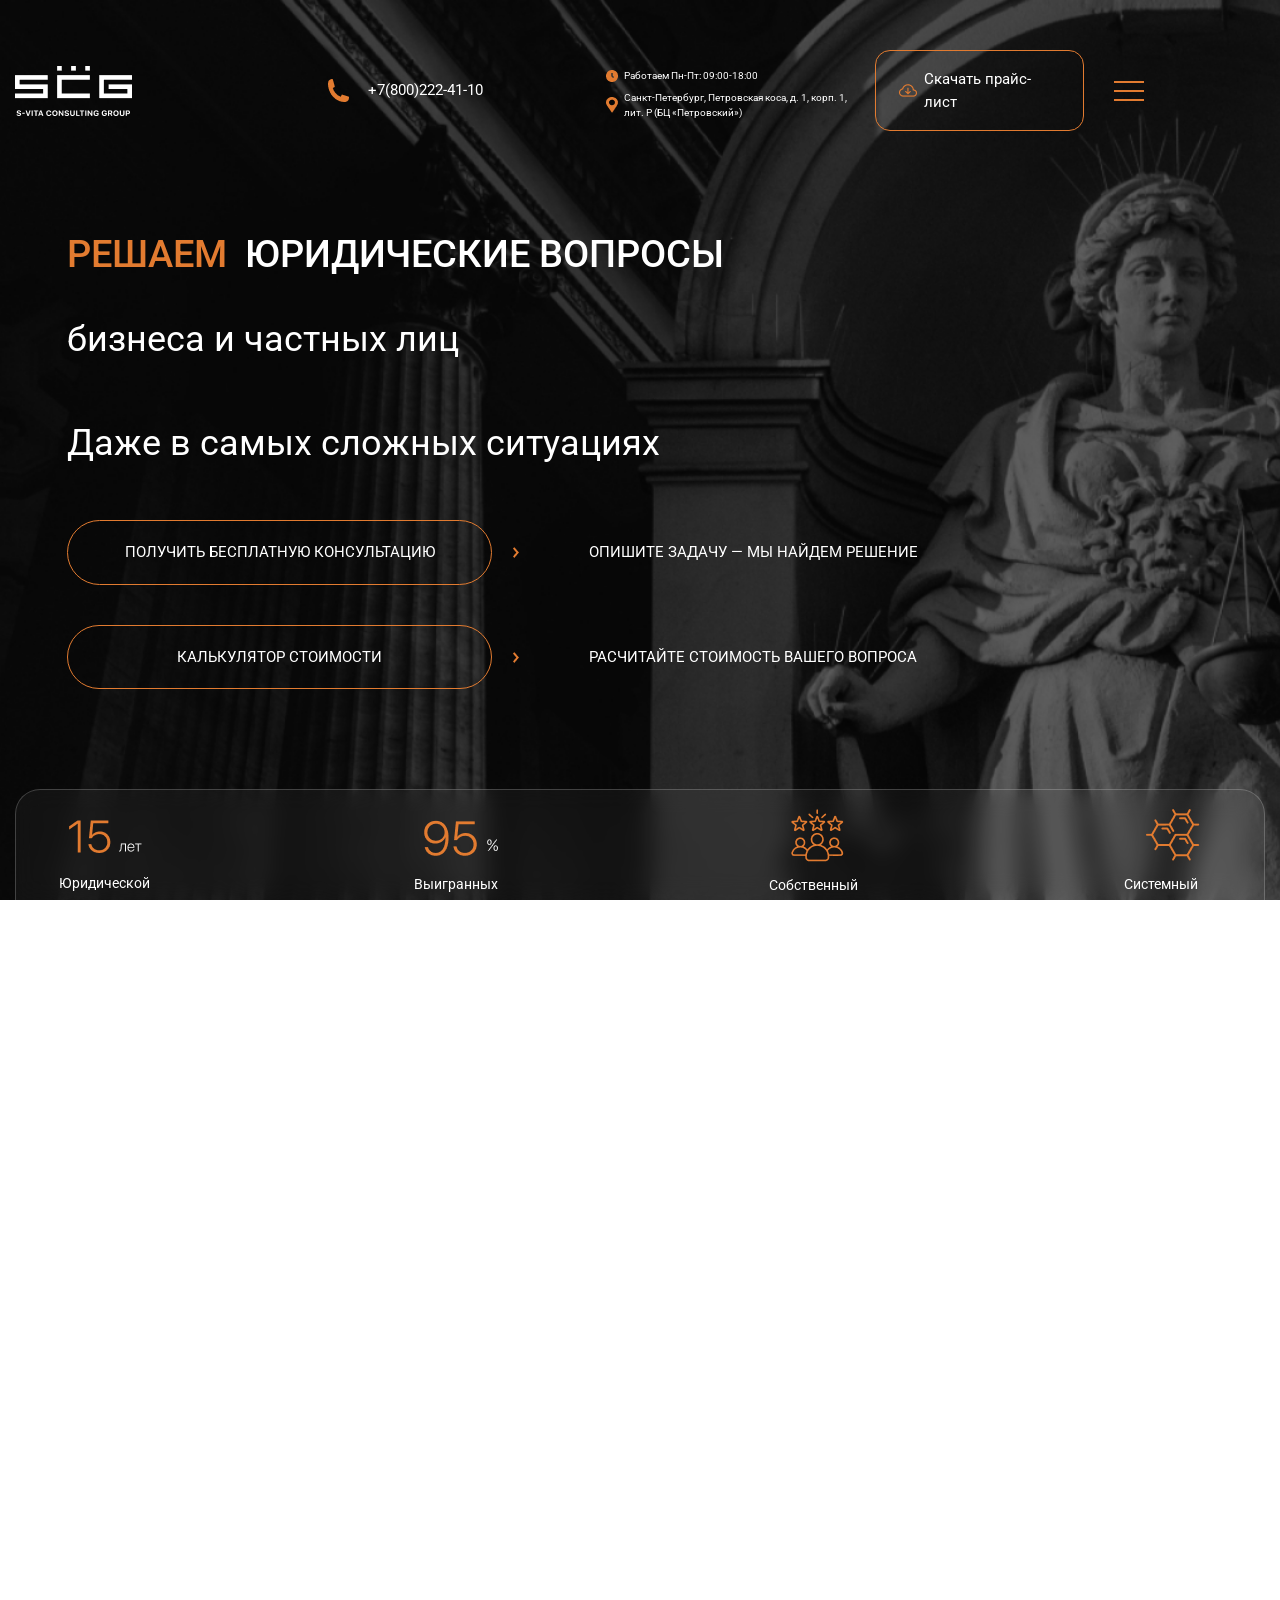
==== index.html @ 8cc3a064 "Added site files" ====
<!doctype html>
<html lang="en">
  <head>
    <title>Title</title>
    <!-- Required meta tags -->
    <meta charset="utf-8">
    <meta name="viewport" content="width=device-width, initial-scale=1, shrink-to-fit=no">
    
    <link rel="stylesheet" href="https://stackpath.bootstrapcdn.com/bootstrap/4.3.1/css/bootstrap.min.css" integrity="sha384-ggOyR0iXCbMQv3Xipma34MD+dH/1fQ784/j6cY/iJTQUOhcWr7x9JvoRxT2MZw1T" crossorigin="anonymous">
    <link rel="stylesheet" href="styles/style.css">
    <link href="https://fonts.googleapis.com/css2?family=Montserrat:wght@400;500&family=Roboto:wght@300;400;500&display=swap" rel="stylesheet">

    <!-- Bootstrap CSS -->
    
    </head>
  <body>









    
        <header class="header-bg">
            <div class="header">
                <div class="container">
                    <div class=" col-lg-12">
                        <div class="nav">
                            <div class="col-sm-4 col-md-2  col-lg-3  p-0">
                                <div class="nav--logo">
                                    <img src="img/header/header-logo.png" alt="">
                                </div>
                            </div>
                            <div class="col-sm-3 col-md-2 col-lg-2 p-0">
                                <a href="#" class="nav--phone">
                                    <div class="col-sm-3 col-md-2 col-lg-2 p-0">
                                        <div class="nav--phone--img">
                                            <img src="img/header/call.png" alt="">
                                        </div>
                                    </div>
                                    <div class="col-sm-9 col-md-10 col-lg-10 p-0">
                                        <div class="nav--phone--text">
                                            +7(800)222-41-10
                                        </div>
                                    </div>
                                </a>
                            </div>
                            <div class="col-sm-3 col-md-3 col-lg-3  p-0">
                                <a href="#" class="nav--data">
                                    <div class="nav--data--img">
                                        <img src="img/header/watch.png" alt="">
                                    </div>
                                    <div class="nav--data--text">
                                        Работаем Пн-Пт: 09:00-18:00
                                    </div>
                                </a>
                                <a href="#" class="nav--data">
                                    <div class="nav--data--img">
                                        <img src="img/header/map.png" alt="">
                                    </div>
                                    <div class="nav--data--text">
                                        Санкт-Петербург, Петровская коса, д. 1,
                                        корп. 1, лит. Р (БЦ «Петровский»)
                                    </div>
                                </a>
                            </div>
                            <div class="col-sm-4 col-md-3 col-lg-2  p-0">
                                <a href="#" class="nav--download">
                                    <div class="nav--download--img">
                                        <img src="img/header/loading.png" alt="">
                                    </div>
                                    <div class="col-lg1-10 p-0">
                                        <div class="nav--download--text">
                                            Скачать прайс-лист
                                        </div>
                                    </div>
                                </a>
                            </div>
                            <div class="col-sm-1 col-md-1 col-lg-1  p-0">
                                <div class="nav--burger">
                                    <span></span>
                                </div>
                            </div>
                        </div>
                    </div>
                    <div class="col-md-12 col-lg-12">
                        <div class="info">
                            <div class="col-lg-12  p-0">
                                <div class="info--text">
                                    <h1 class="info--text--title">
                                        <font color="#E27B30">РЕШАЕМ&nbsp;&nbsp;</font>ЮРИДИЧЕСКИЕ ВОПРОСЫ
                                    </h1>
                                    <div class="info--text--suptitle">
                                        бизнеса и частных лиц
                                    </div>
                                    <div class="info--text--suptitle">
                                        Даже в самых сложных ситуациях
                                    </div>
                                </div>
                            </div>
                            <div class="info--links">
                                <div class="col-md-12 col-lg-11 p-0">
                                    <div class="links--btns">
                                        <a href="#" class="links--btns--text">
                                            получить бесплатную консультацию
                                        </a>
                                        <a href="#" class="links--btns--img">
                                            <img src="img/header/arrow.png" alt="">
                                        </a>
                                        <div class="links--btns--description">
                                            Опишите задачу — мы найдем решение
                                        </div>
                                    </div>
                                </div>
                                <div class="col-md-12 col-lg-11 p-0">
                                    <div class="links--btns">
                                        <a href="#" class="links--btns--text">
                                            Калькулятор стоимости
                                        </a>
                                        <a href="#" class="links--btns--img">
                                            <img src="img/header/arrow.png" alt="">
                                        </a>
                                        <div class="links--btns--description">
                                            Расчитайте стоимость вашего вопроса
                                        </div>
                                    </div>
                                </div>
                            </div>
                        </div>
                    </div>
                    <div class="col-lg-12">
                        <div class="data">
                            <div class="col-lg-1 p-0">
                                <div class="data--text">
                                    <div class="data--text--img">
                                        <img src="img/header/header-png-1.png" alt="">
                                    </div>
                                    <div class="data--text--suptitle">
                                        Юридической
                                        экспертизы
                                    </div>
                                </div>
                            </div>
                            <div class="col-lg-1 p-0">
                                <div class="data--text">
                                    <div class="data--text--img">
                                        <img src="img/header/header-png-2.png" alt="">
                                    </div>
                                    <div class="data--text--suptitle">
                                        Выигранных дел
                                    </div>
                                </div>
                            </div>
                            <div class="col-lg-1 p-0">
                                <div class="data--text">
                                    <div class="data--text--img">
                                        <img src="img/header/header-img-3.png" alt="">
                                    </div>
                                    <div class="data--text--suptitle">
                                        Cобственный штат
                                        профильных юристов
                                    </div>
                                </div>
                            </div>
                            <div class="col-lg-1 p-0">
                                <div class="data--text">
                                    <div class="data--text--img">
                                        <img src="img/header/header-img-4.png" alt="">
                                    </div>
                                    <div class="data--text--suptitle">
                                        Cистемный подход к
                                        решению проблем
                                    </div>
                                </div>
                            </div>
                        </div>
                    </div>
                </div>
            </div>
        </header>


        <section class="services">
            <div class="container">
                <div class="col-sm-12 col-md-6 col-lg-3">
                    <div class="services--title">
                        Для<font color="#E27B30">бизнеса&nbsp;&nbsp;</font>
                    </div>
                </div>
                <div class="col-md-12 col-lg-12">
                    <div class="services--info--block">
                        <div class="col-md-6 col-lg-4 p-0">
                            <div class="services--info">
                                <div class="info--text">
                                    <div class="info--text--title">
                                        Банкротство
                                    </div>
                                    <div class="info--text--suptitle">
                                        Подготовка к процедуре и защита<br>ваших интересов в суде.
                                    </div>
                                </div>
                                <div class="info--btn">
                                    <a href="#" class="info--btn--1">
                                        <div class="info--btn--img">
                                            <img src="img/services/services-btn.png" alt="">
                                        </div>
                                        <div class="info--btn--text">
                                            Подробнее
                                        </div>
                                    </a>
                                    <a href="#" class="info--btn--2">
                                        Получить услугу
                                    </a>
                                </div>
                            </div>
                        </div>
                        <div class="col-md-6 col-lg-4 p-0">
                            <div class="services--info">
                                <div class="info--text">
                                    <div class="info--text--title">
                                        Взыскание задолженности
                                    </div>
                                    <div class="info--text--suptitle">
                                        Полное сопровождение всех стадий взыскания. От досудебного урегулированиях до <br> исполнительного производства.
                                    </div>
                                </div>
                                <div class="info--btn">
                                    <a href="#" class="info--btn--1">
                                        <div class="info--btn--img">
                                            <img src="img/services/services-btn.png" alt="">
                                        </div>
                                        <div class="info--btn--text">
                                            Подробнее
                                        </div>
                                    </a>
                                    <a href="#" class="info--btn--2">
                                        Получить услугу
                                    </a>
                                </div>
                            </div>
                        </div>
                        <div class="col-md-6 col-lg-4 p-0">
                            <div class="services--info">
                                <div class="info--text">
                                    <div class="info--text--title">
                                        Арбитражные споры
                                    </div>
                                    <div class="info--text--suptitle">
                                        Защита интересов бизнеса во всех инстанциях. Сохранение <br> максимум доходов и имущества.
                                    </div>
                                </div>
                                <div class="info--btn">
                                    <a href="#" class="info--btn--1">
                                        <div class="info--btn--img">
                                            <img src="img/services/services-btn.png" alt="">
                                        </div>
                                        <div class="info--btn--text">
                                            Подробнее
                                        </div>
                                    </a>
                                    <a href="#" class="info--btn--2">
                                        Получить услугу
                                    </a>
                                </div>
                            </div>
                        </div>
                        <div class="col-md-6 col-lg-4 p-0">
                            <div class="services--info">
                                <div class="info--text">
                                    <div class="info--text--title">
                                        Сопровождение сделок
                                    </div>
                                    <div class="info--text--suptitle">
                                        Оценка всех рисков при купле-продажи объектов. Подготовка документов и сопровождение сделки.
                                    </div>
                                </div>
                                <div class="info--btn">
                                    <a href="#" class="info--btn--1">
                                        <div class="info--btn--img">
                                            <img src="img/services/services-btn.png" alt="">
                                        </div>
                                        <div class="info--btn--text">
                                            Подробнее
                                        </div>
                                    </a>
                                    <a href="#" class="info--btn--2">
                                        Получить услугу
                                    </a>
                                </div>
                            </div>
                        </div>
                        <div class="col-md-6 col-lg-4 p-0">
                            <div class="services--info">
                                <div class="info--text">
                                    <div class="info--text--title">
                                        Абонентское юридическое сопровождение
                                    </div>
                                    <div class="info--text--suptitle">
                                        Оказание юридических услуг на регулярной основе.
                                    </div>
                                </div>
                                <div class="info--btn">
                                    <a href="#" class="info--btn--1">
                                        <div class="info--btn--img">
                                            <img src="img/services/services-btn.png" alt="">
                                        </div>
                                        <div class="info--btn--text">
                                            Подробнее
                                        </div>
                                    </a>
                                    <a href="#" class="info--btn--2">
                                        Получить услугу
                                    </a>
                                </div>
                            </div>
                        </div>
                        <div class="col-md-6 col-lg-4 p-0">
                            <div class="services--info">
                                <div class="info--text">
                                    <div class="info--text--title">
                                        Корпоративное право
                                    </div>
                                    <div class="info--text--suptitle">
                                        Урегулирование споров. От ведения переговоров до защиты интересов в суде.
                                    </div>
                                </div>
                                <div class="info--btn">
                                    <a href="#" class="info--btn--1">
                                        <div class="info--btn--img">
                                            <img src="img/services/services-btn.png" alt="">
                                        </div>
                                        <div class="info--btn--text">
                                            Подробнее
                                        </div>
                                    </a>
                                    <a href="#" class="info--btn--2">
                                        Получить услугу
                                    </a>
                                </div>
                            </div>
                        </div>
                        <div class="col-md-6 col-lg-4 p-0">
                            <div class="services--info">
                                <div class="info--text">
                                    <div class="info--text--title">
                                        Представительство в суде
                                    </div>
                                    <div class="info--text--suptitle">
                                        Подготовка необходимых документов, представительство интересов на всех стадиях судебного разбирательства.
                                    </div>
                                </div>
                                <div class="info--btn">
                                    <a href="#" class="info--btn--1">
                                        <div class="info--btn--img">
                                            <img src="img/services/services-btn.png" alt="">
                                        </div>
                                        <div class="info--btn--text">
                                            Подробнее
                                        </div>
                                    </a>
                                    <a href="#" class="info--btn--2">
                                        Получить услугу
                                    </a>
                                </div>
                            </div>
                        </div>
                        <div class="col-md-6 col-lg-4 p-0">
                            <div class="services--info">
                                <div class="info--text">
                                    <div class="info--text--title">
                                        Другие услуги
                                    </div>
                                    <div class="info--text--suptitle">
                                        Если вам требуется оказание услуги, которую вы не нашли в списке.
                                    </div>
                                </div>
                                <div class="info--btn">
                                    <a href="#" class="info--btn--1">
                                        <div class="info--btn--img">
                                            <img src="img/services/services-btn.png" alt="">
                                        </div>
                                        <div class="info--btn--text">
                                            Подробнее
                                        </div>
                                    </a>
                                    <a href="#" class="info--btn--2">
                                        Получить услугу
                                    </a>
                                </div>
                            </div>
                        </div>
                        <div class="col-md-6 col-lg-4 p-0">
                            <div class="services--info">
                                <div class="info--text">
                                    <div class="info--text--title">
                                        Бесплатная консультация
                                    </div>
                                    <div class="info--text--suptitle">
                                        Бесплатная консультация в офисе или удаленно.
                                    </div>
                                </div>
                                <div class="info--btn">
                                    <a href="#" class="info--btn--2">
                                        Получить услугу
                                    </a>
                                </div>
                            </div>
                        </div>
                    </div>
                </div>
            </div>
        </section>
        


        <section class="rate">
            <div class="container">
                <div class="col-sm-12 col-md-10 col-lg-8">
                    <div class="rate--text">
                        <div class="rate--text--title">
                            Пакетные предложения на<font color="#E27B30">&nbsp;абонентское</font>
                        </div>
                        <div class="rate--text--suptitle">
                            обслуживание бизнеса
                        </div>
                    </div>
                </div>
                <div class="col-sm-12 col-md-12 col-lg-12 p-0">
                    <div class="rate--block">
                        <div class="col-sm-7 col-md-4 col-lg-4 p-0">
                            <div class="rate--info">
                                <div class="rate--info--block">
                                    <div class="rate--info--title">
                                        Пакет "Базовый"
                                    </div>
                                    <div class="rate--list">
                                        <div class="rate--list--title">
                                            <p>Наименование работ</p>
                                            <p>Кол-во</p>
                                        </div>
                                        <div class="rate--list--point">
                                            <div class="col-lg-10 p-0">
                                                <h2>Подготовка и экспертиза договора, дополнительных соглашений, составление протоколов разногласий</h2>
                                            </div>
                                            <p>10</p>
                                        </div>
                                        <div class="rate--list--point">
                                            <div class="col-lg-10 p-0">
                                                <h2>Устные консультации</h2>
                                            </div>
                                            <p>1</p>
                                        </div>
                                        <div class="rate--list--point">
                                            <div class="col-lg-10 p-0">
                                                <h2>Письменные консультации</h2>
                                            </div>
                                            <p>1</p>
                                        </div>
                                    </div>
                                </div>
                                <div class="rate--price">
                                    <div class="rate--price--title">
                                        29 900 ₽
                                    </div>
                                    <a href="#" class="rate--price--btn">
                                        Оставить заявку
                                    </a>
                                </div>
                            </div>
                        </div>
                        <div class="col-sm-7 col-md-4 col-lg-4 p-0">
                            <div class="rate--info">
                                <div class="rate--info--block">
                                    <div class="rate--info--title">
                                        Пакет “Стандартный”
                                    </div>
                                    <div class="rate--list">
                                        <div class="rate--list--title">
                                            <p>Наименование работ</p>
                                            <p>Кол-во</p>
                                        </div>
                                        <div class="rate--list--point">
                                            <div class="col-lg-10 p-0">
                                                <h2>Подготовка и экспертиза договора, дополнительных соглашений, составление протоколов разногласий</h2>
                                            </div>
                                            <p>10</p>
                                        </div>
                                        <div class="rate--list--point">
                                            <div class="col-lg-10 p-0">
                                                <h2>Устные консультации</h2>
                                            </div>
                                            <p>1</p>
                                        </div>
                                        <div class="rate--list--point">
                                            <div class="col-lg-10 p-0">
                                                <h2>Письменные консультации</h2>
                                            </div>
                                            <p>1</p>
                                        </div>
                                        <div class="rate--list--point">
                                            <div class="col-lg-10 p-0">
                                                <h2>Налоговые консультации</h2>
                                            </div>
                                            <p>1</p>
                                        </div>
                                        <div class="rate--list--point">
                                            <div class="col-lg-10 p-0">
                                                <h2>Судебные разбирательства под ключ (в порядке упрощенного производства)</h2>
                                            </div>
                                            <p>1</p>
                                        </div>
                                        <div class="rate--list--point">
                                            <div class="col-lg-10 p-0">
                                                <h2>Внесение изменений в ЕГРЮЛ 1</h2>
                                            </div>
                                            <p>1</p>
                                        </div>
                                    </div>
                                </div>
                                <div class="rate--price">
                                    <div class="rate--price--title">
                                        49 900 ₽
                                    </div>
                                    <a href="#" class="rate--price--btn">
                                        Оставить заявку
                                    </a>
                                </div>
                            </div>
                        </div>
                        <div class="col-sm-7 col-md-4 col-lg-4 p-0">
                            <div class="rate--info">
                                <div class="rate--info--block">
                                    <div class="rate--info--title">
                                        Пакет “Расширенный”
                                    </div>
                                    <div class="rate--list">
                                        <div class="rate--list--title">
                                            <p>Наименование работ</p>
                                            <p>Кол-во</p>
                                        </div>
                                        <div class="rate--list--point">
                                            <div class="col-lg-10 p-0">
                                                <h2>Подготовка и экспертиза договора, дополнительных соглашений, составление протоколов разногласий</h2>
                                            </div>
                                            <p>10</p>
                                        </div>
                                        <div class="rate--list--point">
                                            <div class="col-lg-10 p-0">
                                                <h2>Устные консультации</h2>
                                            </div>
                                            <p>1</p>
                                        </div>
                                        <div class="rate--list--point">
                                            <div class="col-lg-10 p-0">
                                                <h2>Письменные консультации</h2>
                                            </div>
                                            <p>1</p>
                                        </div>
                                        <div class="rate--list--point">
                                            <div class="col-lg-10 p-0">
                                                <h2>Налоговые консультации</h2>
                                            </div>
                                            <p>1</p>
                                        </div>
                                        <div class="rate--list--point">
                                            <div class="col-lg-10 p-0">
                                                <h2>Представление интересов в переговорах с контрагентом</h2>
                                            </div>
                                            <p>1</p>
                                        </div>
                                        <div class="rate--list--point">
                                            <div class="col-lg-10 p-0">
                                                <h2>Ведение судебного разбирательства под ключ в Арбитражном суде</h2>
                                            </div>
                                            <p>1</p>
                                        </div>
                                    </div>
                                </div>
                                <div class="col-lg-12 p-0">
                                    <div class="rate--price">
                                        <div class="rate--price--title">
                                            99 900 ₽
                                        </div>
                                        <a href="#" class="rate--price--btn">
                                            Оставить заявку
                                        </a>
                                    </div>
                                </div>
                            </div>
                        </div>
                    </div>
                </div>
            </div>
        </section>
        



        <section class="pricelist">
            <div class="pricelist--bg">
                <div class="container">
                    <div class="pricelist--block">
                        <div class="col-sm-9 col-md-6 col-lg-5">
                            <div class="pricelist--text">
                                <div class="pricelist--text--suptitle">
                                    <p>Не нашли нужную услугу?</p>
                                    <p>Увернены, что мы сможем вам помочь</p>
                                </div>
                                <div class="pricelist--text--title">
                                    <p>Скачайте актуальный</p>
                                    <a href="#"><font color="#E27B30">прайс-лист&nbsp;</font></a>наших услуг
                                </div>
                            </div>
                            <div class="col-sm-12 col-md-12 col-lg-12 p-0">
                                <div class="pricelist--form">
                                    <div class="pricelist--form--title">
                                        Куда вам выслать прайс?
                                    </div>
                                    <div class="form--info">
                                        <div class="form--info--input">
                                                <p>Введите имя</p>
                                            <div class="form--input">
                                                <img src="img/pricelist/pricelist-icon-1.png" alt="">
                                                <input placeholder="Имя" type="name">
                                            </div>
                                        </div>
                                        <div class="send">
                                            <p>выберите куда вам удобнее отправить</p>
                                            <div class="send--form">
                                                <div class="send--form--block">
                                                    <img src="img/pricelist/pricelist-icon-2.png" alt=""></img>
                                                    <input placeholder="E-mail" type="email">
                                                </div>
                                                <div class="send--form--block">
                                                    <img src="img/pricelist/whatsapp.png" alt="">
                                                    <input placeholder="WhatsApp" type="text">
                                                </div>
                                                <div class="send--form--block">
                                                    <img src="img/pricelist/telegram.png" alt="">
                                                    <input placeholder="Telegram" type="text">
                                                </div>
                                            </div>
                                        </div>
                                        <div class="form--info--input">
                                                <p>Введите e-mail</p>
                                            <div class="form--input">
                                                <img src="img/pricelist/pricelist-icon-2.png" alt="">
                                                <input placeholder="Email" type="email">
                                            </div>
                                        </div>  
                                        <div class="form--info--btn">
                                            <a href="#">
                                            Отправить
                                            </a>
                                        </div>
                                        <div class="form--info--success">
                                            <a href="#">
                                                <img src="img/pricelist/pricelist-success.png" alt="">
                                            </a>
                                            C&nbsp;&nbsp;<a href="#"><font color="#E27B30">политикой конфиденциальности</font></a>ознакомлен(а)
                                        </div>
                                    </div>
                                </div>
                            </div>
                        </div>
                    </div>
                </div>
            </div>
        </section>
        

        
        <section class="advantages">
            <div class="advantages--bg">
                <div class="container">
                    <div class="advantages--block">
                        <div class="col-sm-12 col-md-6 col-lg-6 ">
                            <div class="advantages--block--title">
                                Работая с нами, вы<a href="#"><font color="#E27B30">получаете:</font></a>
                            </div>
                        </div>
                        <div class="col-sm-12 col-md-12 col-lg-12 p-0">
                            <div class="advantages--info">
                                <div class="col-sm-6 col-md-5 col-lg-3">
                                    <div class="advantages--info--block">
                                        <p>скорость</p>
                                    </div>
                                </div>
                                <div class="col-sm-6 col-md-5 col-lg-3">
                                    <div class="advantages--info--block">
                                        <p>Безопасность</p>
                                    </div>
                                </div>
                                <div class="col-sm-6 col-md-5 col-lg-3">
                                    <div class="advantages--info--block">
                                        <p>Надежность</p>
                                    </div>
                                </div>
                                <div class="col-sm-6 col-md-5 col-lg-3">
                                    <div class="advantages--info--block">
                                        <p>Результат</p> 
                                    </div>
                                </div>
                            </div>
                        </div>
                        <div class="col-md-12 col-lg-12">
                            <div class="advantages--help">
                                <div class="col-md-12 col-lg-4 p-0">
                                    <a href="#" class="help--btn">
                                        <div class="help--btn--text">
                                            Требуется помощь юриста?
                                        </div>
                                        <div class="help--btn--icon">
                                            <img src="img/advantages/advantages-icon.png" alt="">
                                        </div>
                                    </a>
                                </div>
                                <div class="col-md-12 col-lg-4 p-0">
                                    <a href="#" class="help--btn">
                                        <div class="help--btn--text">
                                            Обратитесь за консультацией
                                        </div>
                                        <div class="help--btn--icon">
                                            <img src="img/advantages/advantages-icon.png" alt="">
                                        </div>
                                    </a>
                                </div>
                                <div class="col-md-12 col-lg-4 p-0">
                                    <div class="help--text">
                                        Мы решим вашу проблему
                                    </div>
                                </div>
                            </div>
                        </div>
                        <div class="advantages--feedback">
                            <div class="col-lg-8">
                                <div class="feedback--info">
                                    <div class="feedback--info--name">
                                        <input placeholder="Имя" type="text">
                                    </div>
                                    <div class="feedback--info--phone">
                                        <input placeholder="Телефон" type="text">
                                    </div>
                                </div>
                            </div>
                            <div class="col-md-5 col-lg-3">
                                <div class="advantages--feedback--btn">
                                    <a href="#" >
                                        Заказать звонок
                                    </a>
                                </div>
                            </div>
                        </div>
                        <div class="col-lg-6">
                            <div class="form--info--success  advantages">
                                <a href="#">
                                    <img src="img/pricelist/pricelist-success.png" alt="">
                                </a>
                                C&nbsp;&nbsp;<a href="#"><font color="#E27B30">политикой конфиденциальности&nbsp;&nbsp;&nbsp;&nbsp;</font></a>ознакомлен(а)
                            </div>
                        </div>
                    </div>
                </div>
            </div>
        </section>
        
        
        <section class="company--bg">
            <div class="company">
                <div class="container">
                    <div class="col-sm-12 col-md-5 col-lg-4">
                        <div class="company--title">
                            О компании
                        </div>
                    </div>
                    <div class="col-sm-12 col-md-12 col-lg-12">
                        <div class="company--info">
                            <div class="col-sm-12 col-md-9 col-lg-9 p-0">
                                <div class="stats--title">
                                    Мы – юридическая компания С-Вита, входящая в группу компаний S-Vita Consulting Group.
                                </div>
                            </div>
                            <div class="col-sm-12 col-md-8 col-lg-12 p-0">
                                <div class="stats--info">
                                    <div class="col-sm-12 col-md-12 col-lg-6 p-0">
                                        <div class="stats--block">
                                            <div class="col-sm-6 col-md-6 col-lg-3 p-0">
                                                <div class="stats--info--block">
                                                    <div  class="big--number">
                                                        <h2>15</h2>
                                                        <p>лет</p>
                                                    </div>
                                                    <p>на рынке</p>
                                                </div>
                                            </div>
                                            <div class="col-sm-6 col-md-6 col-lg-9 p-0">
                                                <div class="stats--info--block">
                                                    <div  class="big--number">
                                                        <h2>> 500</h2>
                                                        <p>млн. руб.</p>
                                                    </div>
                                                    <p>сэкономили клиентам</p>
                                                </div>
                                            </div>
                                        </div>
                                    </div>
                                    <div class="col-sm-12 col-md-12 col-lg-6 p-0">
                                        <div class="stats--block">
                                            <div class="col-sm-6 col-md-6 col-lg-6 p-0">
                                                <div class="stats--info--block">
                                                    <div  class="big--number">
                                                        <h2>10 +</h2>
                                                    </div>
                                                    <p>сфер, с которыми</p>
                                                    <p>работали</p>
                                                </div>
                                            </div>
                                            <div class="col-sm-6 col-md-6 col-lg-6 p-0">
                                                <div class="stats--info--block">
                                                    <div  class="big--number">
                                                        <h2>30</h2>
                                                    </div>
                                                    <p>профессиональных
                                                        сотрудников</p>
                                                </div>
                                            </div>
                                        </div>
                                    </div>
                                </div>
                            </div>
                            <div class="col-sm-12 col-md-12 col-lg-12 p-0">
                                <div class="company--advantages">
                                    <div class="col-sm-12 col-md-5 col-lg-5 p-0">
                                        <div class="company--advantages--title">
                                            Работая с нами, вы&nbsp;&nbsp;<a href="#"><font color="#E27B30">получаете:</font></a>
                                        </div>
                                    </div>
                                    <div class="company--advantages--text">
                                        <div class="col-sm-6 col-md-4 col-lg-1 p-0">
                                            <a href="#">скорость</a>
                                        </div>
                                        <div class="col-sm-6 col-md-4 col-lg-2 p-0">
                                            <a href="#">Безопасность</a>
                                        </div>
                                        <div class="col-sm-6 col-md-4 col-lg-2 p-0">
                                            <a href="#">Надежность</a>
                                        </div>
                                        <div class="col-sm-6 col-md-4 col-lg-2 p-0">
                                            <a href="#">Результат</a>
                                        </div>
                                    </div>
                                </div>
                            </div>
                            <div class="col-sm-12 col-md-6 col-lg-4 p-0">
                                <div class="company--btn">
                                    <a href="#">Стать нашим клиентом</a>
                                </div>
                            </div>
                        </div>
                    </div>
                </div>
            </div>
        </section>
        
     
        <section class="team">
            <div class="container">
                <div class="col-lg-12">
                    <div class="team--title">
                        <div class="team--title--text">
                            Команда наших лучших юристов
                        </div>
                        <a href="#" class="team--title--btn">
                            Посмотреть больше
                        </a>
                    </div>
                </div>
                <div class="col-md-12 col-lg-12">
                    <div class="team--member">
                        <div class="col-md-8 col-lg-6 p-0">
                            <div class="team--member--info">
                                <img class="member--img" src="img/team/team-member-1.png" alt="">
                                <div class="col-lg-6 p-0">
                                    <div class="member--text">
                                        <div class="member--text--name">
                                            Аркадий <br> Попов
                                        </div>
                                        <div class="member--text--post">
                                            Юрист-бухгалтер
                                        </div>
                                    </div>
                                </div>
                            </div>
                        </div>
                        <div class="col-md-8 col-lg-6">
                            <div class="team--member--text">
                                <div class="member--suptitle">
                                    Lorem ipsum dolor sit amet, consectetur adipiscing elit, sed do eiusmod tempor incididunt ut labore et dolore magna aliqua. Ut enim ad minim veniam, quis nostrud exercitation ullamco laboris nisi ut aliquip ex ea commodo consequat.
                                </div>
                                <div class="member--btn">
                                    <a class="member--btn--1" href="#">
                                        Записаться на консультацию
                                    </a>
                                    <a  class="member--btn--2" href="#">
                                        <img src="img/team/team-left-arrow.png" alt="">
                                    </a>
                                </div>
                            </div>
                        </div>
                    </div>
                </div>
                <div class="col-md-12 col-lg-12">
                    <div class="team--member  column--reverse">
                        <div class="col-md-8 col-lg-6">
                            <div class="team--member--text">
                                <div class="member--suptitle">
                                    Lorem ipsum dolor sit amet, consectetur adipiscing elit, sed do eiusmod tempor incididunt ut labore et dolore magna aliqua. Ut enim ad minim veniam, quis nostrud exercitation ullamco laboris nisi ut aliquip ex ea commodo consequat.
                                </div>
                                <div class="member--btn">
                                    <a  class="member--btn--2  reverse-btn-2" href="#">
                                        <img src="img/team/team-right-arrow.png" alt="">
                                    </a>
                                    <a class="member--btn--1  reverse-btn-1" href="#">
                                        Записаться на консультацию
                                    </a>
                                </div>
                            </div>
                        </div>
                        <div class="col-md-8 col-lg-6 p-0">
                            <div class="team--member--info  info--reverse">
                                <div class="col-lg-6 p-0">
                                    <div class="member--text reverse">
                                        <div class="member--text--name">
                                            Юрий <br> Никитин
                                        </div>
                                        <div class="member--text--post">
                                            Юрист-бухгалтер
                                        </div>
                                    </div>
                                </div>
                                <img class="member--img  img--reverse" src="img/team/team-member-2.png" alt="">
                            </div>
                        </div>
                    </div>
                </div>
                <div class="col-md-12 col-lg-12">
                    <div class="team--member">
                        <div class="col-md-8 col-lg-6 p-0">
                            <div class="team--member--info">
                                <img class="member--img" src="img/team/team-member-3.png" alt="">
                                <div class="col-lg-6 p-0">
                                    <div class="member--text">
                                        <div class="member--text--name">
                                            Елизавета <br> Павлова
                                        </div>
                                        <div class="member--text--post">
                                            Юрист-бухгалтер
                                        </div>
                                    </div>
                                </div>
                            </div>
                        </div>
                        <div class="col-md-8 col-lg-6">
                            <div class="team--member--text">
                                <div class="member--suptitle">
                                    Lorem ipsum dolor sit amet, consectetur adipiscing elit, sed do eiusmod tempor incididunt ut labore et dolore magna aliqua. Ut enim ad minim veniam, quis nostrud exercitation ullamco laboris nisi ut aliquip ex ea commodo consequat.
                                </div>
                                <div class="member--btn">
                                    <a class="member--btn--1" href="#">
                                        Записаться на консультацию
                                    </a>
                                    <a  class="member--btn--2" href="#">
                                        <img src="img/team/team-left-arrow.png" alt="">
                                    </a>
                                </div>
                            </div>
                        </div>
                    </div>
                </div>
            </div>
        </section>
        
        
        <section class="info">
            <div class="col-md-4">
                <div class="info--title">
                    Наши ценности
                </div>
            </div>
            <div class="col-md-11">
                <div class="info--block">
                    <div class="col-md-6 p-0">
                        <div class="info--block--logo">
                            <img src="img/info/info-logo.png" alt="">
                        </div>
                    </div>
                    <div class="col-md-5 p-0">
                        <div class="info--block--points">
                            <div class="point">
                                <div class="point--title  focus">
                                    Честность
                                </div>
                                <div class="point--suptitle">
                                    Мы максимально открыты, все наши процессы прозрачны и понятны.
                                </div>
                            </div>
                            <div class="point">
                                <div class="point--title">
                                    Гибкость
                                </div>
                                <div class="point--suptitle  no-focus">
                                    Мы максимально открыты, все наши процессы прозрачны и понятны.
                                </div>
                            </div>
                            <div class="point">
                                <div class="point--title">
                                    Профессионализм
                                </div>
                                <div class="point--suptitle  no-focus">
                                    Мы максимально открыты, все наши процессы прозрачны и понятны.
                                </div>
                            </div>
                            <div class="point">
                                <div class="point--title">
                                    Нацеленность на результат
                                </div>
                                <div class="point--suptitle  no-focus">
                                    Мы максимально открыты, все наши процессы прозрачны и понятны.
                                </div>
                            </div>
                            <div class="point">
                                <div class="point--title">
                                    Долгосрочное партнерство
                                </div>
                                <div class="point--suptitle  no-focus">
                                    Мы максимально открыты, все наши процессы прозрачны и понятны.
                                </div>
                            </div>
                        </div>
                    </div>
                </div>
            </div>
        </section>
        


        <section class="request">
            <div class="col-sm-12 col-md-12 col-lg-4">
                <div class="request--title">
                    Как мы работаем
                </div>
            </div>
            <div class="col-sm-12 col-md-12 col-lg-10">
                <div class="request--points">
                    <div class="col-sm-4 col-md-4 col-lg-1 p-0">
                        <div class="request--point">
                            <div class="request--point--text  focus">
                                Заявка
                            </div>
                            <div class="request--point--circle  focus"></div>
                        </div>
                    </div>
                    <div class="col-sm-4 col-md-4 col-lg-2 p-0">
                        <div class="request--point">
                            <div class="request--point--text">
                                Ознакомление с делом
                            </div>
                            <div class="request--point--circle"></div>
                        </div>
                    </div>
                    <div class="col-sm-4 col-md-4 col-lg-1 p-0">
                        <div class="request--point">
                            <div class="request--point--text">
                                Консультация
                            </div>
                            <div class="request--point--circle"></div>
                        </div>
                    </div>
                    <div class="col-sm-4 col-md-4  col-lg-2 ml">
                        <div class="request--point">
                            <div class="request--point--text">
                                Стоимость и сроки
                            </div>
                            <div class="request--point--circle"></div>
                        </div>
                    </div>
                    <div class="col-sm-4 col-md-4 col-lg-1 p-0">
                        <div class="request--point">
                            <div class="request--point--text">
                                Договор
                            </div>
                            <div class="request--point--circle"></div>
                        </div>
                    </div>
                    <div class="col-sm-4 col-md-4 col-lg-1 p-0">
                        <div class="request--point">
                            <div class="request--point--text">
                                Процесс
                            </div>
                            <div class="request--point--circle"></div>
                        </div>
                    </div>
                    <div class="col-sm-4 col-md-4 col-lg-1 p-0">
                        <div class="request--point">
                            <div class="request--point--text">
                                Решение
                            </div>
                            <div class="request--point--circle"></div>
                        </div>
                    </div>
                </div>
            </div>
            <div class="col-sm-12 col-md-12 col-lg-12 p-0">
                <div class="request--main">
                    <div class="col-sm-11 col-md-11 col-lg-11">
                        <div class="request--block">
                            <div class="col-sm-7 col-md-7 col-lg-10 p-0">
                                <div class="request--block--info">
                                    <div class="col-sm-12 col-md-12 col-lg-12 p-0">
                                        <div class="request--text">
                                            <div class="col-sm-8 col-md-6 col-lg-5 p-0">
                                                <div class="request--text--title">
                                                    Заявка
                                                </div>
                                            </div>
                                            <div class="col-sm-12 col-md-12 col-lg-6 p-0">
                                                <div class="request--text--suptitle">
                                                    Оставьте заявку с кратким описанием проблемы на нашем сайте, и мы оперативно с вами свяжемся.
                                                </div>
                                            </div>
                                        </div>
                                    </div>
                                    <div class="col-sm-10 col-md-10 col-lg-10 p-0">
                                        <div class="request--btns">
                                            <div class="col-sm-12 col-md-9 col-lg-5 p-0">
                                                <div class="request--btns--support">
                                                    Поддержка клиента на всех этапах
                                                </div>
                                            </div>
                                            <div class="col-sm-12 col-md-9 col-lg-5 p-0">
                                                <a href="#" class="request--btns--btn">
                                                    <p>
                                                        Заполнить заявку
                                                    </p>
                                                    <div>
                                                        <img src="img/request/strange-arrow.png" alt="">
                                                    </div>
                                                </a>
                                            </div>
                                        </div>
                                    </div>
                                </div>
                            </div>
                            <div class="col-sm-1 col-md-1 col-lg-1 p-0">
                                <div class="request--block--img">
                                    <img src="img/request/request-img.png" alt="">
                                </div>
                            </div>
                        </div>
                    </div>
                    <div class="col-sm-1 col-md-1 col-lg-1 p-0">
                        <div class="request--main--btns">
                            <a href="#">
                                <img src="img/request/request--arrow.png" alt="">
                            </a>
                            <a href="#">
                                <img src="img/request/request--arrow.png" alt="">
                            </a>
                        </div>
                    </div>
                </div>
            </div>
            <div class="col-lg-12 p-0">
                <div class="request--partners">
                    <div class="col-lg-12 p-0">
                        <div class="request--partners--title">
                            Нам доверяют
                        </div>
                    </div>
                    <div class="col-sm-12 col-md-12 col-lg-12">
                        <div class="request--partners--img">
                            <img src="img/request/request-partner-1.png" alt="">
                            <img src="img/request/request-partner-2.png" alt="">
                            <img src="img/request/request-partner-3.png" alt="">
                            <img src="img/request/request-partner-4.png" alt="">
                        </div>
                    </div>
                </div>
            </div>
        </section>
        
        
        
        <section class="questions--bg">
            <div class="questions">
                <div class="col-sm-12 col-md-12 col-lg-12">
                    <div class="questions--block">
                        <div class="col-sm-9 col-md-8 col-lg-7 p-0">
                            <div class="questions--block--text">
                                Ответьте на 3 простых вопроса, и мы предложим план работы для решения вашей задачи
                            </div>
                        </div>
                        <div class="col-sm-9 col-md-7 col-lg-5 p-0">
                            <div class="questions--block--btn">
                                <img src="img/questions/questions-img.png" alt="">
                                <a href="#">Ответить</a>
                            </div>
                        </div>
                    </div>
                </div>
            </div>
        </section>


        
        <div class="footer--bg">
            <div class="col-sm-12 col-md-12 col-lg-12">
                <footer class="footer">
                    <div class="col-sm-12 col-md-7 col-lg-5 p-0">
                        <div class="text--block">
                            <div class="col-sm-12 col-md-12 col-lg-12 p-0">
                                <div class="text--block--top">
                                    <div class="col-sm-6 col-md-6 col-lg-6 p-0">
                                        <div class="footer--text">
                                            <div class="footer--text--title">
                                                Юридическим лицам
                                            </div>
                                            <div class="footer--text--suptitle">Банкротство</div>
                                            <div class="footer--text--suptitle">Взыскание задолженности</div>
                                            <div class="footer--text--suptitle">Арбитражные споры</div>
                                            <div class="footer--text--suptitle">Сопровождение сделок</div>
                                            <div class="footer--text--suptitle">Абонентское юр. сопровождение</div>
                                            <div class="footer--text--suptitle">Корпоративное право</div>
                                            <div class="footer--text--suptitle">Представительство в суде</div>
                                            <div class="footer--text--suptitle">Другие услуги</div>
                                        </div>
                                    </div>
                                    <div class="col-sm-6 col-md-6 col-lg-6 p-0">
                                        <div class="footer--text">
                                            <div class="footer--text--title">
                                                Физическим лицам
                                            </div>
                                            <div class="footer--text--suptitle">Банкротство</div>
                                            <div class="footer--text--suptitle">Семейные споры</div>
                                            <div class="footer--text--suptitle">Представительство в суде</div>
                                            <div class="footer--text--suptitle">Трудовое право</div>
                                            <div class="footer--text--suptitle">Защита прав потребителей</div>
                                            <div class="footer--text--suptitle">Жилищное право</div>
                                            <div class="footer--text--suptitle">Споры с объектами недвижимости</div>
                                            <div class="footer--text--suptitle">Другие услуги</div>
                                        </div>
                                    </div>
                                </div>
                            </div>
                            <div class="col-sm-7 col-md-10 col-lg-10 p-0">
                                <div class="text--block--bottom">
                                    <div class="bottom--text--title">
                                        Входит в группу компаний SCG
                                    </div>
                                    <div class="bottom--text--logo">
                                        <img src="img/footer/footer-logo.png" alt="">
                                    </div>
                                </div>
                            </div>
                        </div>
                    </div>
                    <div class="col-sm-12 col-md-5 col-lg-5">
                        <div class="info--block">
                            <div class="info--block--text">
                                <div class="col-sm-6 col-md-6 col-lg-6 p-0">
                                    <div class="footer--contacts">
                                        <div class="footer--contacts--title">
                                            Контакты
                                        </div>
                                        <div class="footer--contacts--element">
                                            <div class="contacts--img">
                                                <img src="img/footer/footer-mark.png" alt="">
                                            </div>
                                            <a href="#" class="mark--text">
                                                Санкт-Петербург,
                                                Петровская коса, д. 1,
                                                корп. 1, лит. Р (БЦ «Петровский»)
                                            </a>
                                        </div>
                                        <div class="footer--contacts--element">
                                            <div class="contacts--img">
                                                <img src="img/footer/footer-call.png" alt="">
                                            </div>
                                            <a href="#" class="call--text">
                                                +7(800)222-41-10
                                            </a>
                                        </div>
                                        <div class="footer--contacts--element">
                                            <div class="contacts--img">
                                                <img src="img/footer/footer-email.png" alt="">
                                            </div>
                                            <a href="#" class="email--text">
                                                info@s-vitagroup.ru
                                            </a>
                                        </div>
                                    </div>
                                </div>
                                <div class="col-sm-7 col-md-6 col-lg-5 p-0">
                                    <a href="#" class="footer--contacts--btn">
                                        Заказать звонок
                                    </a>
                                </div>
                            </div>
                            <div class="col-sm-12 col-md-12 col-lg-12 p-0">
                                <div class="info--block--img">
                                    <img src="img/footer/footer-map.png" alt="">
                                </div>
                            </div>
                        </div>
                    </div>
                </footer>
            </div>
        </div>
        
        <script src="https://cdnjs.cloudflare.com/ajax/libs/popper.js/1.14.7/umd/popper.min.js" integrity="sha384-UO2eT0CpHqdSJQ6hJty5KVphtPhzWj9WO1clHTMGa3JDZwrnQq4sF86dIHNDz0W1" crossorigin="anonymous"></script>
    <script src="https://stackpath.bootstrapcdn.com/bootstrap/4.3.1/js/bootstrap.min.js" integrity="sha384-JjSmVgyd0p3pXB1rRibZUAYoIIy6OrQ6VrjIEaFf/nJGzIxFDsf4x0xIM+B07jRM" crossorigin="anonymous"></script>
  </body>
</html>
---- styles/style.css ----
* {
  box-sizing: border-box;
  padding: 0;
  margin: 0;
}
html {
  overflow-x: hidden;
  scroll-behavior: smooth;
  height: 100vh;
  font-size: 10px;
  width: 100%;
}
body {
  overflow-x: hidden;
  height: 100vh;
  width: 100%;
  font-family: 'Roboto', sans-serif !important;
}
a {
  color: #FFFFFF;
  text-decoration: none !important;
}
input {
  background: transparent;
  border: none;
  color: #8A9094;
}
input:focus {
  outline: none;
}
.container {
  max-width: 131.8rem !important;
  margin: 0 auto;
  padding: 0 !important;
}
.header-bg {
  background-image: url("../img/header/header-bg.jpg");
  background-position: center;
  background-repeat: no-repeat;
  background-size: cover;
}
.pricelist--bg {
  background-image: url("../img/pricelist/pricelist-bg.jpg");
  background-repeat: no-repeat;
  background-position: center;
  background-size: cover;
}
.advantages--bg {
  background-color: #2B2C2D;
}
.company--bg {
  background-image: url("../img/company/company-bg.jpg");
  background-position: center;
  background-repeat: no-repeat;
  background-size: cover;
}
.questions--bg {
  background-image: url("../img/questions/questions-bg.png");
  background-position: center;
  background-repeat: no-repeat;
  background-size: cover;
}
.footer--bg {
  background-color: #272725;
}
.header {
  padding: 5rem 0 3.7rem 0;
}
.header .nav {
  width: 100%;
  align-items: center;
}
.header .nav--phone {
  display: flex;
  flex-direction: row;
  align-items: center;
  color: #FFFFFF;
}
.header .nav--phone--text {
  font-size: 1.5rem;
  padding-left: 0.6rem;
}
.header .nav--data {
  width: 100%;
  align-items: center;
  display: flex;
  flex-direction: row;
  padding: 0.7rem 0 0 7rem;
  color: #FFFFFF;
}
.header .nav--data--text {
  padding-left: 0.6rem;
}
.header .nav--download {
  width: 100%;
  align-items: center;
  display: flex;
  flex-direction: row;
  border: 0.15rem solid #E27B30;
  border-radius: 1.5rem;
  padding: 1.7rem 2.3rem;
  margin-left: 2.7rem;
  color: #FFFFFF;
}
.header .nav--download--text {
  width: 100%;
  font-size: 1.5rem;
  padding-left: 0.7rem;
}
.header .nav--burger {
  cursor: pointer;
  display: block;
  position: relative;
  width: 3rem;
  height: 2rem;
  margin-left: 5.7rem;
}
.header .nav--burger span {
  position: absolute;
  width: 100%;
  background-color: #E27B30;
  left: 0;
  top: 0.9rem;
  height: 0.2rem;
}
.header .nav--burger::before,
.header .nav--burger::after {
  content: "";
  position: absolute;
  background-color: #E27B30;
  width: 100%;
  height: 0.2rem;
  left: 0;
}
.header .nav--burger::before {
  top: 0;
}
.header .nav--burger::after {
  bottom: 0;
}
.header .info {
  padding-top: 10rem;
}
.header .info--text--title {
  font-size: 3.8rem;
  font-weight: 500;
  line-height: 4.6rem;
  color: #FFFFFF;
  padding-bottom: 3rem;
}
.header .info--text--suptitle {
  font-size: 3.6rem;
  padding-bottom: 5rem;
  color: #FFFFFF;
}
.header .info--links {
  display: flex;
  flex-direction: column;
}
.header .info--links .links--btns {
  display: flex;
  flex-direction: row;
  margin-bottom: 4rem;
  color: #FFFFFF;
}
.header .info--links .links--btns--text {
  width: 42.5rem;
  text-align: center;
  font-size: 1.5rem;
  text-transform: uppercase;
  border: 0.15rem solid #E27B30;
  border-radius: 10rem;
  padding: 2rem 5rem;
  color: #FFFFFF;
  transition: all 0.3s;
}
.header .info--links .links--btns--text:hover {
  background-color: #E27B30;
  transition: all 0.3s;
}
.header .info--links .links--btns--img {
  align-self: center;
  margin-left: 2rem;
}
.header .info--links .links--btns--description {
  font-size: 1.5rem;
  text-transform: uppercase;
  color: #FFFFFF;
  align-self: center;
  margin-left: 7rem;
}
.header .data {
  display: flex;
  justify-content: space-between;
  padding: 1.9rem 4.3rem;
  border: 0.1rem solid rgba(255, 255, 255, 0.2);
  border-radius: 2.5rem;
  background-color: rgba(217, 217, 217, 0.05);
  backdrop-filter: blur(1.2rem);
}
.header .data--text--img {
  text-align: center;
  margin-bottom: 1.3rem;
}
.header .data--text--suptitle {
  font-size: 1.4rem;
  color: #FFFFFF;
}
.services {
  background-color: #f5f5f5;
}
.services--info--block {
  display: flex;
  flex-direction: row;
  flex-wrap: wrap;
  margin-top: 3rem;
}
.services--title {
  font-size: 3.8rem;
  padding: 5.3rem 0 1rem 0;
}
.services--info {
  width: 100%;
  position: relative;
  max-width: 36.2rem;
  margin-bottom: 3rem;
  height: 22rem;
  border: 0.1rem solid #E4E4E4;
  background-color: #FBFBFB;
  padding: 2.6rem;
  border-radius: 2.5rem;
}
.services--info .info--text--title {
  font-size: 2rem;
  line-height: 2.3rem;
}
.services--info .info--text--suptitle {
  font-size: 1.6rem;
  color: #55585A;
  padding-top: 0.8rem;
  line-height: 1.84rem;
}
.services--info .info--btn {
  display: flex;
  flex-direction: row;
  position: absolute;
  bottom: 2.6rem;
}
.services--info .info--btn--1 {
  display: flex;
  flex-direction: row;
  border: 0.1rem solid #E4E4E4;
  border-radius: 0.5rem;
  padding: 0.7rem 3.2rem 0.7rem 1.8rem;
  margin-right: 0.5rem;
  font-size: 1.2rem;
}
.services--info .info--btn--1 .info--btn--text {
  padding-left: 1.9rem;
  color: #000000;
}
.services--info .info--btn--2 {
  color: #C95B26;
  font-size: 1.1rem;
  border: 0.1rem solid #C95B26;
  border-radius: 0.5rem;
  padding: 0.8rem 2.6rem;
  align-self: center;
}
.rate {
  background-color: #f5f5f5;
  padding: 10rem 0 17rem 0;
}
.rate--block {
  align-items: center;
  display: flex;
  justify-content: center;
  flex-wrap: wrap;
  margin: 0 auto;
}
.rate--text {
  padding-bottom: 4rem;
}
.rate--text--title {
  font-size: 3.7rem;
  line-height: 4.6rem;
}
.rate--text--suptitle {
  font-size: 4rem;
  line-height: 4.6rem;
}
.rate--info {
  width: 90%;
  display: flex;
  flex-wrap: wrap;
  align-content: space-between;
  height: 60rem;
  text-align: center;
  border: 0.1rem solid #B7BABC;
  border-radius: 2.5rem;
  padding: 3.2rem 4.5rem;
  background-color: #FBFBFB;
}
.rate--info--block {
  width: 100%;
}
.rate--info--title {
  font-size: 1.9rem;
}
.rate--list {
  max-width: 30.6rem;
  margin: 0 auto;
  padding-top: 3.5rem;
}
.rate--list--title {
  font-size: 1.1rem;
  display: flex;
  justify-content: space-between;
}
.rate--list--point {
  display: flex;
  justify-content: space-between;
  text-align: left;
  align-items: center;
  font-size: 1.1rem;
  line-height: 1.38rem;
  padding-top: 0.5rem;
  border-bottom: 0.1rem solid #8A9094;
}
.rate--list--point h2 {
  max-width: 23.6rem;
  font-size: 1.2rem;
  font-weight: normal;
  line-height: 1.38rem;
}
.rate--price {
  width: 100%;
}
.rate--price--title {
  font-size: 2.4rem;
  padding-bottom: 1.6rem;
}
.rate--price--btn {
  font-size: 1em;
  color: #000000;
  border: 0.1rem solid #E27B30;
  padding: 1.2rem 5rem;
  border-radius: 5rem;
  transition: all 0.3s;
}
.rate--price--btn:hover {
  color: #000000;
  background-color: #E27B30;
  transition: all 0.3s;
}
.pricelist--block {
  width: 100%;
  display: flex;
  justify-content: flex-end;
  padding: 7.6rem 0;
}
.pricelist--text--suptitle {
  color: #FFFFFF;
  font-size: 2.2rem;
  line-height: 2.76rem;
}
.pricelist--text--title {
  color: #FFFFFF;
  font-size: 3.5rem;
  line-height: 4.1rem;
  padding: 1.9rem 0 3rem 0;
}
.pricelist--form {
  background-color: #2B2C2D;
  border: 0.1rem solid #BFC7CD;
  border-radius: 2.5rem;
}
.pricelist--form--title {
  font-size: 2.3rem;
  line-height: 2.76rem;
  color: #FFFFFF;
  text-align: center;
  border-bottom: 0.1rem solid #BFC7CD;
  padding: 2.6rem 4.3rem;
}
.pricelist--form .form--info {
  max-width: 32.8rem;
  margin: 0 auto;
}
.pricelist--form .form--info--input {
  color: #FFFFFF;
  margin: 0 auto;
  font-size: 1.1rem;
  text-transform: uppercase;
  padding: 2.6rem 0 0.5rem 0;
}
.pricelist--form .form--info .send {
  display: flex;
  flex-direction: column;
  color: #FFFFFF;
  font-size: 1.1rem;
  text-transform: uppercase;
  padding: 2rem 0 0.5rem 0;
}
.pricelist--form .form--info .send--form {
  display: flex;
  justify-content: space-between;
  background: transparent;
}
.pricelist--form .form--info .send--form--block {
  display: flex;
  flex-direction: row;
  max-width: 10.5rem;
  font-size: 1rem;
  margin: 0;
  border: 0.1rem solid #E27B30;
  padding: 2.1rem 2.6rem 2.1rem 1.5rem;
  border-radius: 1.5rem;
}
.pricelist--form .form--info .send--form--block img {
  padding-right: 1rem;
}
.pricelist--form .form--info--btn {
  font-size: 3rem;
  line-height: 4.6rem;
  text-align: center;
  border: 0.1rem solid #E27B30;
  border-radius: 10rem;
  padding: 0.8rem 0;
  margin: 2rem 0;
  font-weight: 300;
  transition: all 0.3s;
}
.pricelist--form .form--info--btn a {
  color: #FFFFFF;
}
.pricelist--form .form--info--btn:hover {
  background-color: #E27B30;
  transition: all 0.3s;
  cursor: pointer;
}
.pricelist--form .form--info--success {
  color: #FFFFFF;
  text-align: center;
  align-self: center;
  padding-bottom: 4rem;
}
.pricelist--form .form--info--success a {
  margin-right: 1rem;
}
.form--input {
  border: 0.1rem solid #E27B30;
  border-radius: 1.5rem;
  align-items: center;
  display: flex;
  flex-direction: row;
  font-size: 1.4rem;
}
.form--input img {
  padding-left: 2.5rem;
}
.form--input input {
  color: #8A9094;
  padding: 2rem 1.9rem 2rem 2rem;
}
.form--input input:focus {
  outline: none;
}
.advantages--block {
  padding: 6.7rem 0 5.4rem 0;
}
.advantages--block--title {
  font-size: 3.7rem;
  line-height: 4.6rem;
  color: #FFFFFF;
  padding-bottom: 7rem;
}
.advantages .advantages--info {
  display: flex;
  justify-content: space-between;
  flex-wrap: wrap;
  text-align: center;
  color: #FFFFFF;
  text-transform: uppercase;
  font-size: 2.4rem;
  line-height: 2.74;
  padding-bottom: 10rem;
}
.advantages .advantages--info--block {
  border: 0.1rem solid #3D3F40;
  border-radius: 2.5rem;
  background-color: #3D3F40;
}
.advantages .advantages--info--block:hover p {
  padding-bottom: 1rem;
  margin-bottom: 1.2rem;
  transition: all 0.3s;
}
.advantages .advantages--info--block p {
  border-bottom: 0.3rem solid #FFFFFF;
  max-width: 19rem;
  margin: 0 auto 2.2rem auto;
  padding-top: 25.8rem;
  transition: all 0.3s;
}
.advantages--help {
  display: flex;
  flex-direction: row;
  color: #FFFFFF;
  font-size: 1.8rem;
}
.advantages--help .help--btn {
  display: flex;
  flex-direction: row;
  color: #FFFFFF;
}
.advantages--help .help--btn--text {
  padding-right: 3.2rem;
}
.advantages--help .help--text {
  margin-left: 3.3rem;
}
.advantages--feedback {
  display: flex;
  justify-content: space-around;
  flex-wrap: wrap;
  align-items: center;
  padding: 3.5rem 0 2rem 0;
}
.advantages--feedback .feedback--info {
  font-size: 1.6rem;
  display: flex;
  justify-content: space-between;
}
.advantages--feedback .feedback--info--name {
  width: 100%;
  text-align: center;
  border: 0.1rem solid #FFFFFF;
  border-radius: 5rem;
  margin-right: 2rem;
  padding: 1.5rem 0;
  align-self: center;
}
.advantages--feedback .feedback--info--name input {
  text-align: center;
}
.advantages--feedback .feedback--info--phone {
  width: 100%;
  text-align: center;
  border: 0.1rem solid #FFFFFF;
  border-radius: 5rem;
  padding: 1.5rem 0;
  align-self: center;
}
.advantages--feedback .feedback--info--phone input {
  text-align: center;
}
.advantages--feedback--btn {
  width: 100%;
  text-align: center;
  align-items: center;
  border: 0.1rem solid #FFFFFF;
  border-radius: 2rem;
  background-color: #E27B30;
  padding: 1.5rem 0;
  cursor: pointer;
}
.advantages--feedback--btn a {
  font-size: 1.8rem;
  color: #FFFFFF;
}
.advantages--feedback--btn a:hover {
  color: #FFFFFF;
}
.advantages .advantages {
  color: #FFFFFF;
  font-size: 1.5rem;
}
.advantages .advantages a {
  padding-right: 1rem;
}
.company {
  padding: 4rem 0;
}
.company--title {
  font-size: 3.7rem;
  line-height: 4.6rem;
  color: #FFFFFF;
  padding: 0 0 4rem 6rem;
}
.company--info {
  width: 100%;
  border: 0.1rem solid #ababac;
  border-radius: 2.5rem;
  background-color: rgba(217, 217, 217, 0.15);
  backdrop-filter: blur(1.3rem);
  padding: 5.5rem 10rem 4rem 5.8rem;
}
.company--info .stats--title {
  width: 100%;
  color: #FFFFFF;
  font-size: 2.4rem;
  line-height: 3rem;
  padding-bottom: 3.2rem;
}
.company--info .stats--info {
  width: 100%;
  display: flex;
  justify-content: space-between;
}
.company--info .stats--info .stats--block {
  display: flex;
  justify-content: space-between;
}
.company--info .stats--info--block {
  font-size: 1.4rem;
  color: #FFFFFF;
}
.company--info .stats--info--block .big--number {
  display: flex;
  flex-direction: row;
  align-items: center;
  justify-content: center;
}
.company--info .stats--info--block .big--number h2 {
  font-size: 3.7rem;
  line-height: 5.7rem;
  padding-right: 0.6rem;
}
.company--info .stats--info p {
  text-align: center;
}
.company--advantages {
  color: #FFFFFF;
  padding: 6rem 0 16rem 0;
}
.company--advantages--title {
  font-size: 2.4rem;
  line-height: 2.4rem;
  padding-bottom: 5rem;
}
.company--advantages--text {
  width: 100%;
  display: flex;
  justify-content: space-between;
}
.company--advantages--text a {
  width: 100%;
  font-size: 2.2rem;
  line-height: 2.76;
  text-transform: uppercase;
  color: #FFFFFF;
  border-bottom: 0.3rem solid #FFFFFF;
  padding: 0 1.5rem 2rem 1.5rem;
}
.company--advantages--text a:hover {
  color: #FFFFFF;
}
.company--btn {
  width: 100%;
  font-size: 1.5rem;
  text-align: center;
}
.company--btn a {
  color: #FFFFFF;
  border: 0.1rem solid #E2E2E2;
  padding: 1.7rem 5rem;
  border-radius: 10rem;
}
.company--btn a:hover {
  color: #FFFFFF;
}
.team {
  background-color: #2B2C2D;
  padding: 9rem 0 17rem 0;
}
.team--title {
  display: flex;
  justify-content: space-between;
  align-items: flex-end;
}
.team--title--text {
  color: #FFFFFF;
  font-size: 3.7rem;
  line-height: 4.6rem;
}
.team--title--btn {
  color: #E27B30;
  font-size: 1.8rem;
  text-decoration: underline #E27B30 !important;
}
.team--title--btn:hover {
  color: #E27B30;
}
.team--member {
  display: flex;
  justify-content: space-between;
  align-items: center;
  padding-top: 12rem;
}
.team--member .info--reverse {
  display: flex;
  justify-content: flex-end;
}
.team--member .info--reverse img {
  margin: 0 0 0 4rem;
}
.team--member--info {
  display: flex;
  justify-content: flex-start;
  align-items: center;
  font-family: 'Montserrat', sans-serif;
  font-weight: 300;
}
.team--member--info .member--img {
  border: 0.1rem solid #E27B30;
  border-radius: 100%;
  padding: 1.4rem;
  margin-right: 4rem;
}
.team--member--info .member--text--name {
  color: #FFFFFF;
  font-size: 3.8em;
  padding-bottom: 2.2rem;
}
.team--member--info .member--text--post {
  font-size: 2.4rem;
  color: #E27B30;
}
.team--member--info .reverse {
  text-align: right;
}
.team--member--text {
  width: 100%;
  font-family: 'Montserrat', sans-serif;
}
.team--member--text .member--suptitle {
  font-size: 1.8rem;
  color: #FFFFFF;
  padding-bottom: 2.2rem;
}
.team--member--text .member--btn {
  display: flex;
  justify-content: flex-end;
  align-items: center;
  border: 0.1rem solid #E27B30;
  border-radius: 10rem;
  padding: 1.5rem 0;
}
.team--member--text .member--btn--1 {
  width: 100%;
  font-size: 1.8rem;
  font-weight: 300;
  color: #FFFFFF;
  text-align: center;
  padding-left: 3rem;
}
.team--member--text .member--btn .reverse-btn-1 {
  padding-right: 6rem;
}
.team--member--text .member--btn--2 {
  padding-right: 3rem;
}
.team--member--text .member--btn .reverse-btn-2 {
  padding-left: 3rem;
}
.team--member--text .member--btn:hover {
  color: #FFFFFF;
}
.info {
  max-width: 114.6rem;
  margin: 0 auto;
  padding: 3.3rem 0 6rem 0;
}
.info--title {
  font-size: 3.6rem;
  line-height: 4.7rem;
  color: #1a1a1a;
}
.info--block {
  display: flex;
  justify-content: space-between;
  align-items: center;
}
.info--block--logo {
  text-align: center;
}
.info--block--points .point {
  padding-bottom: 2rem;
}
.info--block--points .point--title {
  font-size: 2.3rem;
  line-height: 2.76rem;
  color: #cecece;
  text-transform: uppercase;
}
.info--block--points .point .focus {
  color: #E27B30;
}
.info--block--points .point--suptitle {
  width: 100%;
  font-size: 1.6em;
  line-height: 1.84rem;
  color: #E27B30;
}
.info--block--points .point .no-focus {
  color: #FFFFFF;
}
.request {
  max-width: 114.6rem;
  margin: 0 auto;
  padding-bottom: 11.6rem;
}
.request--title {
  font-size: 3.6rem;
  line-height: 5.7rem;
}
.request--points {
  display: flex;
  justify-content: space-between;
  padding: 5rem 0 2rem 0;
}
.request--points .incomplete {
  width: 0.1rem;
}
.request .ml {
  margin-left: 2rem;
  padding-right: 0;
}
.request--point {
  display: flex;
  align-items: center;
}
.request--point--text {
  font-size: 1rem;
  color: #C95B26;
  padding-right: 1.2rem;
  text-align: left;
}
.request--point--text:hover {
  color: #C95B26;
}
.request--point .focus {
  color: #000000;
  border-color: #000000;
}
.request--point--circle {
  width: 0.1rem;
  height: 0.1rem;
  background: none;
  border-radius: 50%;
  border: 0.2rem solid #C95B26;
  padding: 2px;
  margin-top: 0.1rem;
}
.request--main {
  display: flex;
  flex-direction: row;
  align-items: center;
}
.request--main--btns {
  display: flex;
  flex-direction: column;
}
.request--main--btns img {
  padding-bottom: 0.5rem;
}
.request--block {
  display: flex;
  justify-content: space-around;
  border: 0.1rem solid #D56A2B;
  border-radius: 2.5rem;
  padding: 5.9rem 0 2.1rem 5.7rem;
}
.request--block--info .request--text {
  display: flex;
  justify-content: space-between;
  align-items: center;
}
.request--block--info .request--text--title {
  font-size: 3.5rem;
  line-height: 4.3rem;
  color: #C95B26;
}
.request--block--info .request--text--suptitle {
  font-size: 1.6rem;
  line-height: 1.9rem;
  color: #000000;
}
.request--block--info .request--btns {
  display: flex;
  justify-content: space-between;
  align-items: flex-end;
  padding-top: 6rem;
}
.request--block--info .request--btns--support {
  font-size: 1.2rem;
  color: #787C7F;
}
.request--block--info .request--btns--btn {
  display: flex;
  flex-direction: row;
  justify-content: center;
  align-items: center;
  border: 0.1rem solid #D56A2B;
  border-radius: 10rem;
  padding: 0.2rem 3rem;
  font-size: 1.5rem;
  line-height: 1.9rem;
  color: #000000;
}
.request--block--info .request--btns p {
  margin: 0 1rem 0 0;
}
.request--partners {
  padding-top: 15rem;
}
.request--partners--title {
  text-align: center;
  font-size: 3.6rem;
  line-height: 4.6rem;
  color: #1a1a1a;
  padding-bottom: 7rem;
}
.request--partners--img {
  display: flex;
  justify-content: space-between;
}
.questions {
  max-width: 114.6rem;
  margin: 0 auto;
  padding: 11rem 0 14rem 0;
}
.questions--block--text {
  position: relative;
  font-size: 4rem;
  line-height: 4.6rem;
  color: #FFFFFF;
  padding: 3rem 0 6rem 0;
}
.questions--block--text::after {
  content: '';
  position: absolute;
  width: 64.54%;
  top: 1rem;
  left: 0;
  border-top: 0.3rem solid rgba(255, 255, 255, 0.5);
}
.questions--block--btn {
  display: flex;
  justify-content: space-between;
  align-items: center;
}
.questions--block--btn a {
  color: #FFFFFF;
  font-size: 2.1rem;
  border: 0.1rem solid #FFFFFF;
  border-radius: 10rem;
  padding: 1rem 5.5rem;
}
.questions--block--btn a:hover {
  color: #FFFFFF;
}
.footer {
  max-width: 114.6rem;
  margin: 0 auto;
  color: #FFFFFF;
  display: flex;
  justify-content: space-between;
  padding: 5rem 0;
}
.footer .text--block {
  display: flex;
  flex-direction: column;
}
.footer .text--block--top {
  display: flex;
  justify-content: space-between;
}
.footer .text--block--top .footer--text--title {
  font-size: 1.9rem;
  padding-bottom: 1.5rem;
}
.footer .text--block--top .footer--text--suptitle {
  font-size: 1.3rem;
  padding-bottom: 1rem;
}
.footer .text--block--bottom {
  display: flex;
  justify-content: space-between;
  align-items: flex-end;
  margin-top: 13rem;
}
.footer .text--block--bottom .bottom--text--title {
  font-size: 1.6rem;
}
.footer .info--block {
  display: flex;
  flex-direction: column;
}
.footer .info--block--text {
  display: flex;
  flex-direction: row;
}
.footer .info--block--text .footer--contacts--title {
  font-size: 1.8rem;
  padding-bottom: 1.5rem;
}
.footer .info--block--text .footer--contacts--element {
  display: flex;
  flex-direction: row;
  padding-bottom: 1rem;
}
.footer .info--block--text .footer--contacts--element .contacts--img {
  padding-right: 1rem;
}
.footer .info--block--text .footer--contacts--element a {
  font-size: 1.3rem;
  color: #FFFFFF;
}
.footer .info--block--text .footer--contacts--element a:hover {
  color: #FFFFFF;
}
.footer .info--block--text .footer--contacts--btn {
  max-width: 75%;
  font-size: 1rem;
  border: 0.1rem solid #FFFFFF;
  border-radius: 10rem;
  padding: 1rem 2.5rem;
  margin-left: 2rem;
  color: #FFFFFF;
}
.footer .info--block--img img {
  margin-top: 2rem;
  max-width: 100%;
}
@media (max-width: 991px) {
  .header .nav {
    display: flex;
    flex-direction: column;
  }
  .header .nav--logo {
    margin-bottom: 4rem;
    text-align: center;
  }
  .header .nav--phone--text {
    font-size: 1.1rem;
  }
  .header .nav--data {
    align-items: flex-start;
    padding-left: 0;
    padding-top: 0;
    justify-content: center;
    text-align: center;
    margin: 1.5rem 0;
  }
  .header .nav--download {
    display: flex;
    justify-content: center;
    margin: 0 0 2.5rem 0;
    padding: 1.2rem 1.8rem;
  }
  .header .nav--download--text {
    font-size: 1rem;
  }
  .header .nav--burger {
    margin: 0 auto;
    text-align: center;
  }
  .header .info {
    padding-top: 3rem;
    text-align: center;
  }
  .header .info--text--suptitle {
    padding-bottom: 2rem;
  }
  .header .info--links .links--btns {
    display: flex;
    flex-direction: column;
    align-items: center;
    margin: 5rem 0 0 0;
  }
  .header .info--links .links--btns--img {
    transform: rotate(90deg);
    margin: 1.5rem 0;
  }
  .header .info--links .links--btns--description {
    margin: 0;
  }
  .services--title {
    text-align: center;
  }
  .services--info {
    margin: 0 auto 3rem auto;
  }
  .rate {
    text-align: center;
  }
  .rate--info {
    height: 52rem;
    width: 90%;
    margin: 0 auto;
    padding: 3rem 2rem;
  }
  .pricelist--block {
    display: flex;
    justify-content: center;
    text-align: center;
  }
  .advantages .advantages--info {
    padding-bottom: 0;
    display: flex;
    justify-content: space-around;
  }
  .advantages .advantages--info--block {
    margin-bottom: 6rem;
  }
  .advantages--help {
    display: flex;
    flex-direction: column;
  }
  .advantages--help .help--btn {
    margin-bottom: 2rem;
  }
  .advantages--help .help--text {
    margin: 0;
  }
  .advantages--feedback {
    width: 100%;
    display: flex;
    flex-direction: column;
    justify-content: flex-start;
    align-items: start;
    text-align: left;
  }
  .advantages--feedback--btn {
    width: 100%;
    margin-top: 3rem;
    align-items: flex-start;
  }
  .company .stats--info {
    display: flex;
    flex-direction: column;
  }
  .company .stats--info--block {
    margin-bottom: 3rem;
  }
  .company .stats--info--block .big--number {
    display: flex;
    justify-content: flex-start;
  }
  .company .stats--info--block p {
    text-align: left;
  }
  .company--advantages {
    padding-bottom: 8rem;
  }
  .company--advantages--text {
    display: flex;
    flex-direction: column;
    text-align: center;
  }
  .company--advantages--text div {
    margin-bottom: 2rem;
  }
  .company--advantages--text a {
    padding-bottom: 1rem;
  }
  .company--btn {
    text-align: left;
  }
  .team--member {
    display: flex;
    flex-direction: column;
    text-align: center;
  }
  .team--member--info {
    margin-bottom: 3rem;
  }
  .team--member .member--text {
    text-align: center;
  }
  .team .column--reverse {
    display: flex;
    flex-direction: column-reverse;
  }
  .request--title {
    text-align: center;
  }
  .request--points {
    width: 100%;
    display: flex;
    flex-direction: column;
    align-items: center;
    text-align: center;
    justify-content: center;
  }
  .request .ml {
    margin: 0;
    padding: 0;
  }
  .request--point--text {
    font-size: 1.5rem;
    text-align: left;
  }
  .request--main {
    display: flex;
    justify-content: center;
    margin: 0 auto;
  }
  .request--block {
    padding: 4rem 0;
    align-items: center;
  }
  .request--block--info {
    display: flex;
    flex-direction: column;
    justify-content: flex-start;
  }
  .request .request--text {
    display: flex;
    flex-direction: column;
    align-items: flex-start;
  }
  .request .request--btns {
    display: flex;
    flex-direction: column;
    align-items: flex-start;
  }
  .request .request--btns--support {
    margin-bottom: 2rem;
    text-align: center;
  }
  .footer .text--block--top .footer--text {
    padding-right: 1rem;
  }
  .footer .info--block .footer--contacts--btn {
    font-size: 0.8rem;
  }
}
@media (max-width: 767px) {
  .header .nav--phone--text {
    text-align: left;
  }
  .header .nav--phone--img {
    text-align: right;
  }
  .header .nav--data {
    align-items: center;
  }
  .header .data {
    padding: 1.9rem 3rem;
  }
  .header .data--text {
    text-align: center;
  }
  .rate {
    padding: 5rem 0;
  }
  .rate--info {
    margin-bottom: 2rem;
  }
  .advantages {
    text-align: center;
  }
  .advantages .help--text {
    text-align: left;
  }
  .company {
    text-align: center;
  }
  .company--info {
    padding: 5rem 6rem;
  }
  .company--info .stats--info--block {
    display: flex;
    flex-direction: column;
    align-items: center;
  }
  .company--info .stats--info--block p {
    font-size: 1.3rem;
  }
  .company--advantages--text {
    display: flex;
    flex-direction: column;
    align-items: center;
  }
  .company--btn {
    text-align: center;
  }
  .team {
    padding: 8rem 0;
  }
  .team--title {
    display: flex;
    flex-direction: column;
    text-align: center;
    align-items: center;
  }
  .team--member {
    padding-top: 6rem;
  }
  .info {
    text-align: center;
  }
  .info--title {
    text-align: center;
  }
  .info--block {
    display: flex;
    flex-direction: column;
  }
  .info--block--logo {
    padding: 3rem 0;
  }
  .request {
    padding: 4rem 0;
  }
  .request--points {
    padding: 3rem 0;
  }
  .request--point--text {
    font-size: 1.4rem;
  }
  .request--partners {
    padding: 4rem 0;
  }
  .request--partners--title {
    padding: 0;
  }
  .request--partners--img {
    display: flex;
    flex-direction: column;
    align-items: center;
  }
  .request--partners--img img {
    margin-top: 2rem;
  }
  .footer {
    display: flex;
    flex-direction: column;
  }
  .footer .text--block {
    margin-bottom: 5rem;
  }
  .footer .text--block--top .footer--text {
    padding: 0;
    text-align: center;
  }
  .footer .text--block--bottom {
    margin-top: 3rem;
  }
  .footer .info--block--text {
    align-items: center;
  }
  .footer .info--block--img img {
    width: 100%;
  }
  .footer .info--block .footer--contacts--btn {
    font-size: 1.5rem;
  }
}
@media (max-width: 575px) {
  .header .nav {
    max-width: 18rem;
    margin: 0 auto;
  }
  .header .nav--phone {
    display: flex;
    flex-direction: column;
  }
  .header .nav--phone--img {
    text-align: center;
    padding-bottom: 1rem;
  }
  .header .nav--phone--text {
    text-align: center;
  }
  .header .info {
    max-width: 50rem;
  }
  .header .info--text--title {
    font-size: 2rem;
    line-height: 2.5rem;
  }
  .header .info--text--suptitle {
    font-size: 1.8rem;
    line-height: 2.3rem;
  }
  .header .info--links .links--btns--text {
    font-size: 1rem;
    max-width: 27rem;
    padding: 1.5rem 3rem;
  }
  .header .info--links .links--btns--description {
    font-size: 1rem;
  }
  .header .data {
    display: flex;
    flex-direction: column;
    max-width: 30rem;
    margin: 0 auto;
  }
  .header .data--text {
    margin-bottom: 2rem;
  }
  .services--info {
    height: 28rem;
    padding: 2.2rem;
  }
  .services--info .info--text--title {
    font-size: 1.8rem;
  }
  .services--info .info--text--suptitle {
    font-size: 1.3rem;
  }
  .services .info--btn {
    display: flex;
    flex-direction: column;
  }
  .services .info--btn--1 {
    margin: 1rem 0;
  }
  .rate--text--title {
    font-size: 2rem;
    line-height: 2rem;
  }
  .rate--text--suptitle {
    font-size: 2rem;
    line-height: 2rem;
  }
  .pricelist--text--title {
    font-size: 2.5rem;
    line-height: 2.5rem;
  }
  .pricelist--text--title p {
    margin: 0;
  }
  .pricelist--text--suptitle {
    font-size: 1.5rem;
    line-height: 2rem;
  }
  .pricelist--block {
    padding: 4rem 0;
  }
  .pricelist .pricelist--form--title {
    font-size: 1.5rem;
    line-height: 2rem;
    padding: 2.6rem 3rem;
  }
  .pricelist .pricelist--form .form--info p {
    font-size: 0.9rem;
  }
  .pricelist .pricelist--form .form--info--input {
    padding-top: 1rem;
  }
  .pricelist .pricelist--form .form--info--input .form--input {
    max-width: 22rem;
    margin: 0 auto;
  }
  .pricelist .pricelist--form .form--info--input .form--input input {
    padding: 1.5rem;
  }
  .pricelist .pricelist--form .form--info--btn {
    max-width: 20rem;
    margin: 1rem auto 1rem auto;
    padding: 0;
    font-size: 2rem;
  }
  .pricelist .pricelist--form .form--info .send--form {
    display: flex;
    flex-direction: column;
    align-items: center;
  }
  .pricelist .pricelist--form .form--info .send--form--block {
    margin-bottom: 2rem;
  }
  .pricelist .pricelist--form .form--info--success {
    font-size: 0.8rem;
    padding-bottom: 2rem;
  }
  .pricelist .pricelist--form .form--info--success a {
    margin-right: 0.3rem;
  }
  .advantages--block--title {
    font-size: 3rem;
    padding-bottom: 2rem;
  }
  .advantages .advantages--info--block p {
    padding-top: 2rem;
  }
  .advantages--help .help--btn {
    display: flex;
    flex-direction: column;
  }
  .advantages--help .help--btn--text {
    padding: 0 0 1rem 0;
    font-size: 1.6rem;
  }
  .advantages--help .help--btn--icon {
    transform: rotate(90deg);
  }
  .advantages--help .help--text {
    text-align: center;
  }
  .advantages .feedback--info {
    display: flex;
    flex-direction: column;
  }
  .advantages .feedback--info--name {
    margin: 0 0 2rem 0;
  }
  .advantages .advantages {
    font-size: 0.9rem;
  }
  .advantages .advantages a {
    padding-right: 0.3rem;
  }
  .company--title {
    padding: 0 0 1rem 0;
  }
  .company--info {
    padding: 3rem 3rem;
  }
  .company--info .stats--title {
    font-size: 1.5rem;
    line-height: 2rem;
  }
  .company--info .stats--block {
    display: flex;
    flex-direction: column;
  }
  .company--info .stats--block p {
    text-align: center;
  }
  .company--btn a {
    font-size: 1.2rem;
    padding: 1.5rem 2.6rem;
  }
  .team--title--text {
    font-size: 2.8rem;
    line-height: 2.5rem;
    margin-bottom: 1rem;
  }
  .team--member--info {
    display: flex;
    flex-direction: column;
    margin-bottom: 1rem;
  }
  .team--member--info .member--img {
    margin: 0;
  }
  .team--member .member--text {
    margin-top: 2rem;
  }
  .team--member .member--text--name {
    font-size: 2.8rem;
    line-height: 3rem;
    padding-bottom: 1rem;
  }
  .team--member .member--text--post {
    font-size: 1.8rem;
  }
  .team--member .member--suptitle {
    font-size: 1.4rem;
  }
  .team--member .member--btn--1 {
    font-size: 1.3rem;
  }
  .team--member .member--btn .reverse-btn-1 {
    padding: 0 3rem 0 1rem;
  }
  .team--member .member--btn .reverse-btn-2 {
    padding-right: 1rem;
  }
  .team--member .info--reverse {
    display: flex;
    flex-direction: column-reverse;
  }
  .team--member .info--reverse img {
    margin: 0;
  }
  .info {
    padding: 3rem 0 1rem 0;
  }
  .request--main {
    max-width: 30rem;
  }
  .request--points {
    max-width: 18rem;
    margin: 0 auto;
  }
  .request--block {
    padding: 3rem 2rem;
    display: flex;
    flex-direction: column;
    text-align: center;
  }
  .request .request--text--title {
    font-size: 2.5rem;
  }
  .request .request--text--suptitle {
    font-size: 1.3rem;
  }
  .request .request--btns {
    padding: 3rem 0;
  }
  .request .request--btns--btn {
    width: 16rem;
    padding: 0.3rem 2rem;
    font-size: 1.2rem;
  }
  .questions {
    padding: 10rem 0;
  }
  .questions--block--text {
    font-size: 2.5rem;
    line-height: 3rem;
    padding: 3rem 0;
  }
  .questions--block--btn {
    display: flex;
    flex-direction: column;
    align-items: flex-start;
  }
  .questions--block--btn img {
    transform: rotate(90deg);
    margin: 7rem 0 10rem 0;
  }
  .footer .text--block--top {
    display: flex;
    flex-direction: column;
  }
  .footer .text--block--top .footer--text {
    margin-bottom: 4rem;
  }
  .footer .text--block--bottom {
    display: flex;
    flex-direction: column;
    align-items: center;
    margin: 0;
  }
  .footer .text--block--bottom .bottom--text--title {
    margin-bottom: 2rem;
  }
  .footer .info--block--text {
    display: flex;
    flex-direction: column;
  }
  .footer .info--block--img {
    margin-top: 3rem;
  }
  .footer .info--block .footer--contacts {
    margin-bottom: 2rem;
  }
  .footer .info--block .footer--contacts--btn {
    margin: 0;
  }
}
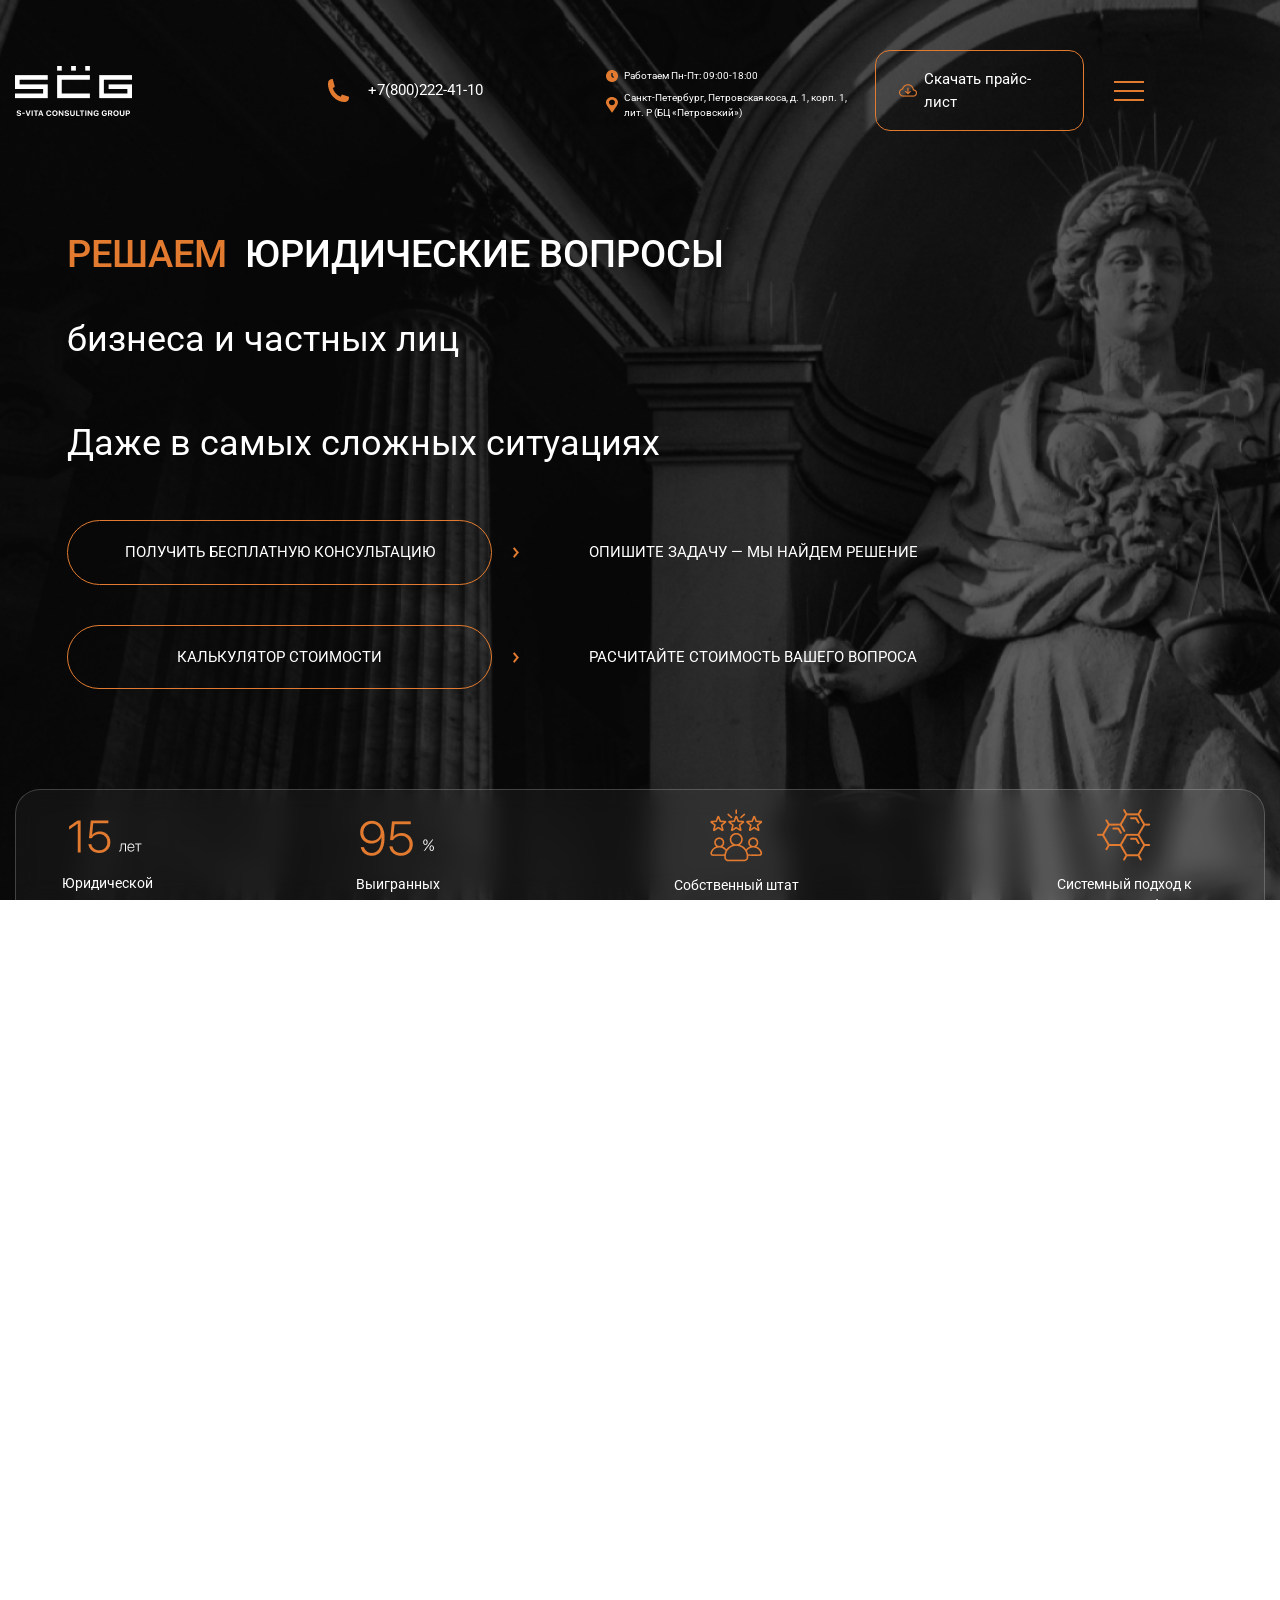
==== commit a9c0f0d1: "changed col-lg .header.data" ====
--- a/index.html
+++ b/index.html
@@ -154,7 +154,7 @@
                                     </div>
                                 </div>
                             </div>
-                            <div class="col-lg-1 p-0">
+                            <div class="col-lg-2 p-0">
                                 <div class="data--text">
                                     <div class="data--text--img">
                                         <img src="img/header/header-img-3.png" alt="">
@@ -165,7 +165,7 @@
                                     </div>
                                 </div>
                             </div>
-                            <div class="col-lg-1 p-0">
+                            <div class="col-lg-2 p-0">
                                 <div class="data--text">
                                     <div class="data--text--img">
                                         <img src="img/header/header-img-4.png" alt="">
--- a/styles/style.css
+++ b/styles/style.css
@@ -203,6 +203,7 @@
   margin-bottom: 1.3rem;
 }
 .header .data--text--suptitle {
+  text-align: center;
   font-size: 1.4rem;
   color: #FFFFFF;
 }
@@ -1254,6 +1255,9 @@
   .header .data--text {
     text-align: center;
   }
+  .header .data--text--suptitle {
+    font-size: 1.2rem;
+  }
   .rate {
     padding: 5rem 0;
   }
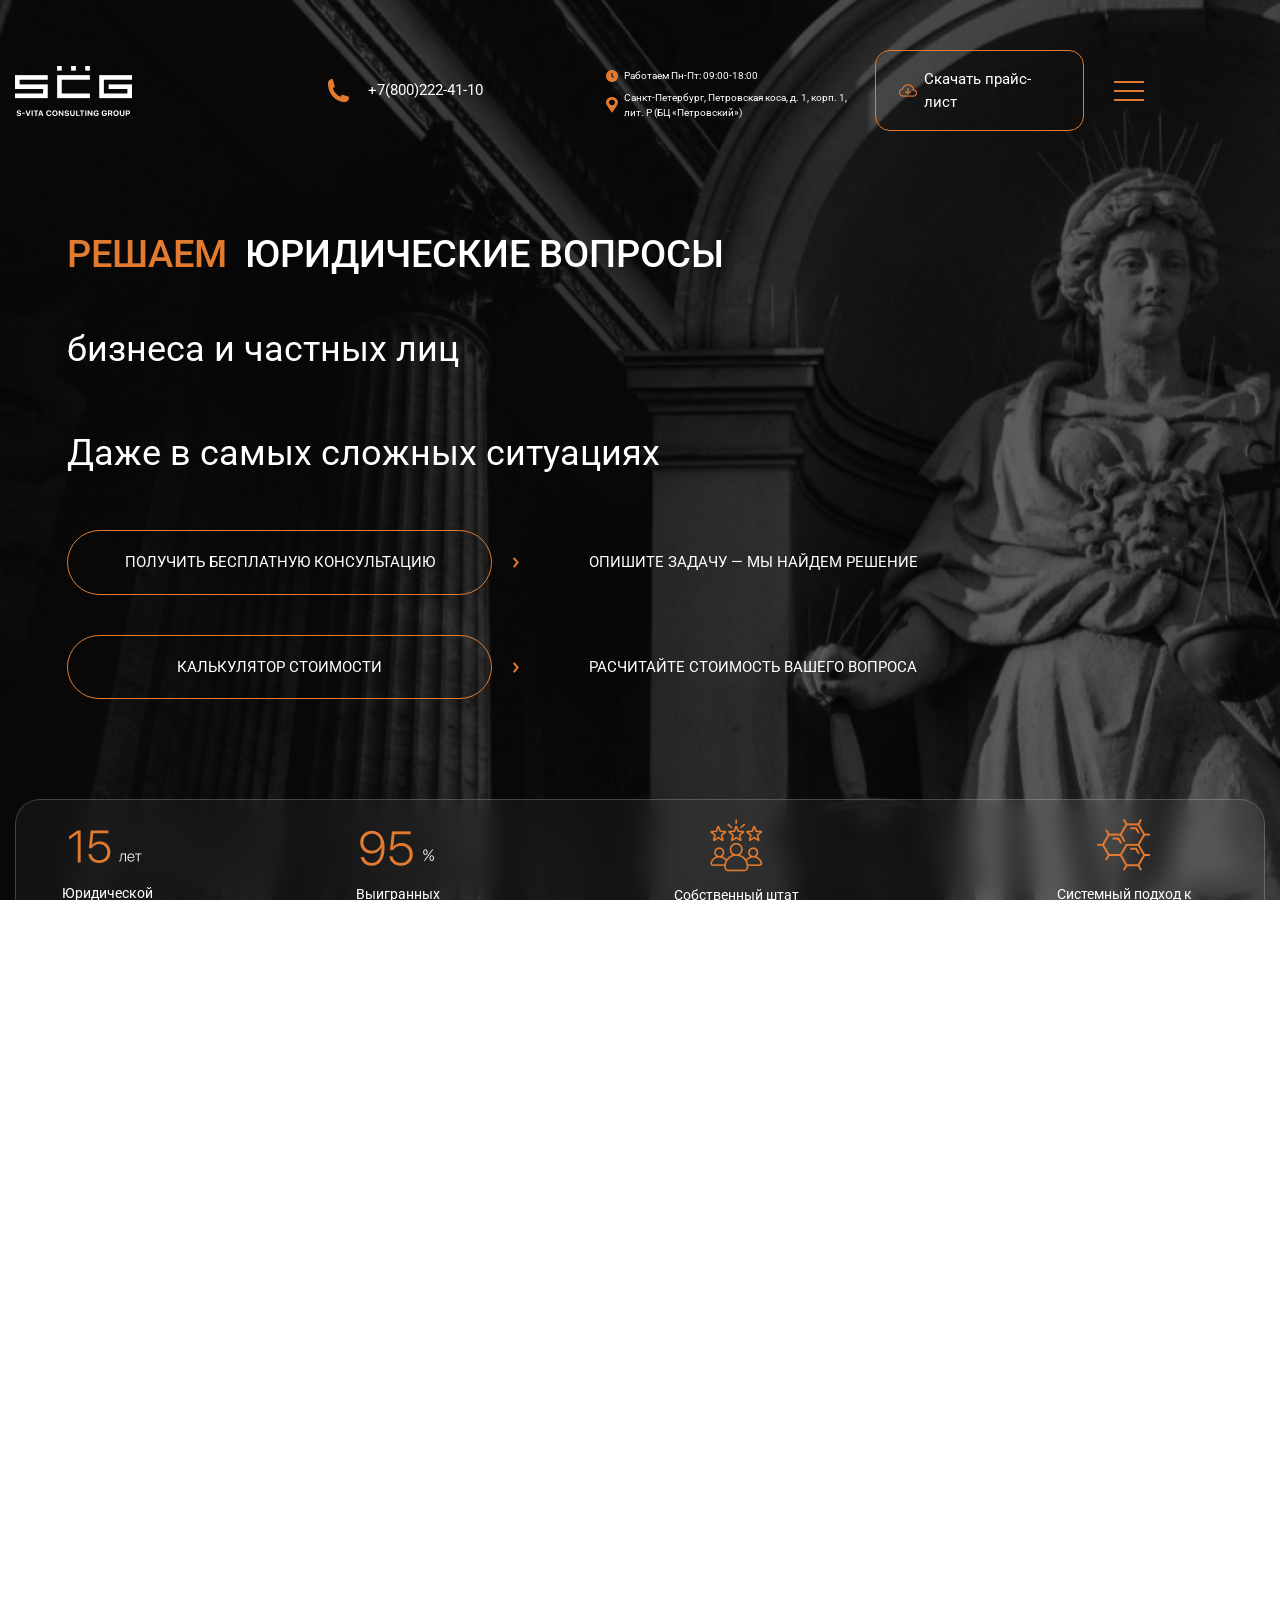
==== commit 44b3be47: "Nu Html Checker" ====
--- a/index.html
+++ b/index.html
@@ -1,5 +1,5 @@
 <!doctype html>
-<html lang="en">
+<html lang="ru">
   <head>
     <title>Title</title>
     <!-- Required meta tags -->
@@ -91,7 +91,7 @@
                             <div class="col-lg-12  p-0">
                                 <div class="info--text">
                                     <h1 class="info--text--title">
-                                        <font color="#E27B30">РЕШАЕМ&nbsp;&nbsp;</font>ЮРИДИЧЕСКИЕ ВОПРОСЫ
+                                        <p class="orange">РЕШАЕМ&nbsp;&nbsp;</p>ЮРИДИЧЕСКИЕ ВОПРОСЫ
                                     </h1>
                                     <div class="info--text--suptitle">
                                         бизнеса и частных лиц
@@ -186,9 +186,9 @@
         <section class="services">
             <div class="container">
                 <div class="col-sm-12 col-md-6 col-lg-3">
-                    <div class="services--title">
-                        Для<font color="#E27B30">бизнеса&nbsp;&nbsp;</font>
-                    </div>
+                    <h2 class="services--title">
+                        Для<p class="orange">бизнеса&nbsp;&nbsp;</p>
+                    </h2>
                 </div>
                 <div class="col-md-12 col-lg-12">
                     <div class="services--info--block">
@@ -421,7 +421,7 @@
                 <div class="col-sm-12 col-md-10 col-lg-8">
                     <div class="rate--text">
                         <div class="rate--text--title">
-                            Пакетные предложения на<font color="#E27B30">&nbsp;абонентское</font>
+                            Пакетные предложения на<p class="orange">абонентское</p>
                         </div>
                         <div class="rate--text--suptitle">
                             обслуживание бизнеса
@@ -611,27 +611,27 @@
                                 </div>
                                 <div class="pricelist--text--title">
                                     <p>Скачайте актуальный</p>
-                                    <a href="#"><font color="#E27B30">прайс-лист&nbsp;</font></a>наших услуг
+                                    <a href="#"><p class="orange">прайс-лист&nbsp;</p></a>наших услуг
                                 </div>
                             </div>
                             <div class="col-sm-12 col-md-12 col-lg-12 p-0">
                                 <div class="pricelist--form">
-                                    <div class="pricelist--form--title">
+                                    <h2 class="pricelist--form--title">
                                         Куда вам выслать прайс?
-                                    </div>
+                                    </h2>
                                     <div class="form--info">
                                         <div class="form--info--input">
                                                 <p>Введите имя</p>
                                             <div class="form--input">
                                                 <img src="img/pricelist/pricelist-icon-1.png" alt="">
-                                                <input placeholder="Имя" type="name">
+                                                <input placeholder="Имя" type="text">
                                             </div>
                                         </div>
                                         <div class="send">
                                             <p>выберите куда вам удобнее отправить</p>
                                             <div class="send--form">
                                                 <div class="send--form--block">
-                                                    <img src="img/pricelist/pricelist-icon-2.png" alt=""></img>
+                                                    <img src="img/pricelist/pricelist-icon-2.png" alt="">
                                                     <input placeholder="E-mail" type="email">
                                                 </div>
                                                 <div class="send--form--block">
@@ -660,7 +660,9 @@
                                             <a href="#">
                                                 <img src="img/pricelist/pricelist-success.png" alt="">
                                             </a>
-                                            C&nbsp;&nbsp;<a href="#"><font color="#E27B30">политикой конфиденциальности</font></a>ознакомлен(а)
+                                            <div class="success--text">
+                                                C&nbsp;&nbsp;<a href="#"><p class="orange">политикой конфиденциальности</p></a>ознакомлен(а)
+                                            </div>
                                         </div>
                                     </div>
                                 </div>
@@ -678,9 +680,9 @@
                 <div class="container">
                     <div class="advantages--block">
                         <div class="col-sm-12 col-md-6 col-lg-6 ">
-                            <div class="advantages--block--title">
-                                Работая с нами, вы<a href="#"><font color="#E27B30">получаете:</font></a>
-                            </div>
+                            <h2 class="advantages--block--title">
+                                Работая с нами, вы<a href="#"><p class="orange">получаете:</p></a>
+                            </h2>
                         </div>
                         <div class="col-sm-12 col-md-12 col-lg-12 p-0">
                             <div class="advantages--info">
@@ -755,11 +757,13 @@
                             </div>
                         </div>
                         <div class="col-lg-6">
-                            <div class="form--info--success  advantages">
+                            <div class="form--info--success  success--advantages">
                                 <a href="#">
                                     <img src="img/pricelist/pricelist-success.png" alt="">
                                 </a>
-                                C&nbsp;&nbsp;<a href="#"><font color="#E27B30">политикой конфиденциальности&nbsp;&nbsp;&nbsp;&nbsp;</font></a>ознакомлен(а)
+                                <div class="success--text">
+                                    C&nbsp;&nbsp;<a href="#"><p class="orange">политикой конфиденциальности&nbsp;&nbsp;</p></a>ознакомлен(а)
+                                </div>
                             </div>
                         </div>
                     </div>
@@ -835,7 +839,7 @@
                                 <div class="company--advantages">
                                     <div class="col-sm-12 col-md-5 col-lg-5 p-0">
                                         <div class="company--advantages--title">
-                                            Работая с нами, вы&nbsp;&nbsp;<a href="#"><font color="#E27B30">получаете:</font></a>
+                                            Работая с нами, вы&nbsp;&nbsp;<a href="#"><p class="orange">получаете:</p></a>
                                         </div>
                                     </div>
                                     <div class="company--advantages--text">
@@ -870,9 +874,9 @@
             <div class="container">
                 <div class="col-lg-12">
                     <div class="team--title">
-                        <div class="team--title--text">
+                        <h2 class="team--title--text">
                             Команда наших лучших юристов
-                        </div>
+                        </h2>
                         <a href="#" class="team--title--btn">
                             Посмотреть больше
                         </a>
@@ -986,9 +990,9 @@
         
         <section class="info">
             <div class="col-md-4">
-                <div class="info--title">
+                <h2 class="info--title">
                     Наши ценности
-                </div>
+                </h2>
             </div>
             <div class="col-md-11">
                 <div class="info--block">
@@ -1049,9 +1053,9 @@
 
         <section class="request">
             <div class="col-sm-12 col-md-12 col-lg-4">
-                <div class="request--title">
+                <h2 class="request--title">
                     Как мы работаем
-                </div>
+                </h2>
             </div>
             <div class="col-sm-12 col-md-12 col-lg-10">
                 <div class="request--points">
@@ -1199,9 +1203,9 @@
                 <div class="col-sm-12 col-md-12 col-lg-12">
                     <div class="questions--block">
                         <div class="col-sm-9 col-md-8 col-lg-7 p-0">
-                            <div class="questions--block--text">
+                            <h2 class="questions--block--text">
                                 Ответьте на 3 простых вопроса, и мы предложим план работы для решения вашей задачи
-                            </div>
+                            </h2>
                         </div>
                         <div class="col-sm-9 col-md-7 col-lg-5 p-0">
                             <div class="questions--block--btn">
--- a/styles/style.css
+++ b/styles/style.css
@@ -33,6 +33,9 @@
   margin: 0 auto;
   padding: 0 !important;
 }
+h2 {
+  font-weight: normal;
+}
 .header-bg {
   background-image: url("../img/header/header-bg.jpg");
   background-position: center;
@@ -62,6 +65,24 @@
 }
 .footer--bg {
   background-color: #272725;
+}
+.orange {
+  color: #E27B30;
+}
+.form--info--success {
+  color: #FFFFFF;
+  text-align: center;
+  align-self: center;
+  padding-bottom: 4rem;
+  display: flex;
+  justify-content: center;
+}
+.form--info--success a {
+  margin-right: 1rem;
+}
+.form--info--success .success--text {
+  display: flex;
+  font-size: 0.8rem;
 }
 .header {
   padding: 5rem 0 3.7rem 0;
@@ -142,6 +163,7 @@
   padding-top: 10rem;
 }
 .header .info--text--title {
+  display: flex;
   font-size: 3.8rem;
   font-weight: 500;
   line-height: 4.6rem;
@@ -219,6 +241,7 @@
 .services--title {
   font-size: 3.8rem;
   padding: 5.3rem 0 1rem 0;
+  display: flex;
 }
 .services--info {
   width: 100%;
@@ -285,6 +308,8 @@
 .rate--text--title {
   font-size: 3.7rem;
   line-height: 4.6rem;
+  display: flex;
+  flex-direction: column;
 }
 .rate--text--suptitle {
   font-size: 4rem;
@@ -370,6 +395,8 @@
   font-size: 3.5rem;
   line-height: 4.1rem;
   padding: 1.9rem 0 3rem 0;
+  display: flex;
+  flex-direction: column;
 }
 .pricelist--form {
   background-color: #2B2C2D;
@@ -440,15 +467,6 @@
   transition: all 0.3s;
   cursor: pointer;
 }
-.pricelist--form .form--info--success {
-  color: #FFFFFF;
-  text-align: center;
-  align-self: center;
-  padding-bottom: 4rem;
-}
-.pricelist--form .form--info--success a {
-  margin-right: 1rem;
-}
 .form--input {
   border: 0.1rem solid #E27B30;
   border-radius: 1.5rem;
@@ -475,6 +493,12 @@
   line-height: 4.6rem;
   color: #FFFFFF;
   padding-bottom: 7rem;
+  display: flex;
+  flex-direction: column;
+}
+.advantages--block .success--advantages {
+  display: flex;
+  justify-content: flex-start;
 }
 .advantages .advantages--info {
   display: flex;
@@ -639,6 +663,8 @@
   font-size: 2.4rem;
   line-height: 2.4rem;
   padding-bottom: 5rem;
+  display: flex;
+  flex-direction: column;
 }
 .company--advantages--text {
   width: 100%;
@@ -1072,6 +1098,10 @@
     padding-top: 3rem;
     text-align: center;
   }
+  .header .info--text--title {
+    display: flex;
+    flex-direction: column;
+  }
   .header .info--text--suptitle {
     padding-bottom: 2rem;
   }
@@ -1089,7 +1119,8 @@
     margin: 0;
   }
   .services--title {
-    text-align: center;
+    display: flex;
+    justify-content: center;
   }
   .services--info {
     margin: 0 auto 3rem auto;
@@ -1426,7 +1457,7 @@
     margin: 1rem 0;
   }
   .rate--text--title {
-    font-size: 2rem;
+    font-size: 1.9rem;
     line-height: 2rem;
   }
   .rate--text--suptitle {
@@ -1486,9 +1517,15 @@
   .pricelist .pricelist--form .form--info--success a {
     margin-right: 0.3rem;
   }
+  .advantages--block {
+    padding: 3rem 0 0 0;
+  }
   .advantages--block--title {
-    font-size: 3rem;
+    font-size: 2.7rem;
     padding-bottom: 2rem;
+    display: flex;
+    line-height: 2.5rem;
+    flex-direction: column;
   }
   .advantages .advantages--info--block p {
     padding-top: 2rem;
@@ -1536,6 +1573,9 @@
   }
   .company--info .stats--block p {
     text-align: center;
+  }
+  .company--advantages--title {
+    font-size: 1.9rem;
   }
   .company--btn a {
     font-size: 1.2rem;
@@ -1587,6 +1627,10 @@
   .info {
     padding: 3rem 0 1rem 0;
   }
+  .request--title {
+    font-size: 3rem;
+    margin: 0;
+  }
   .request--main {
     max-width: 30rem;
   }
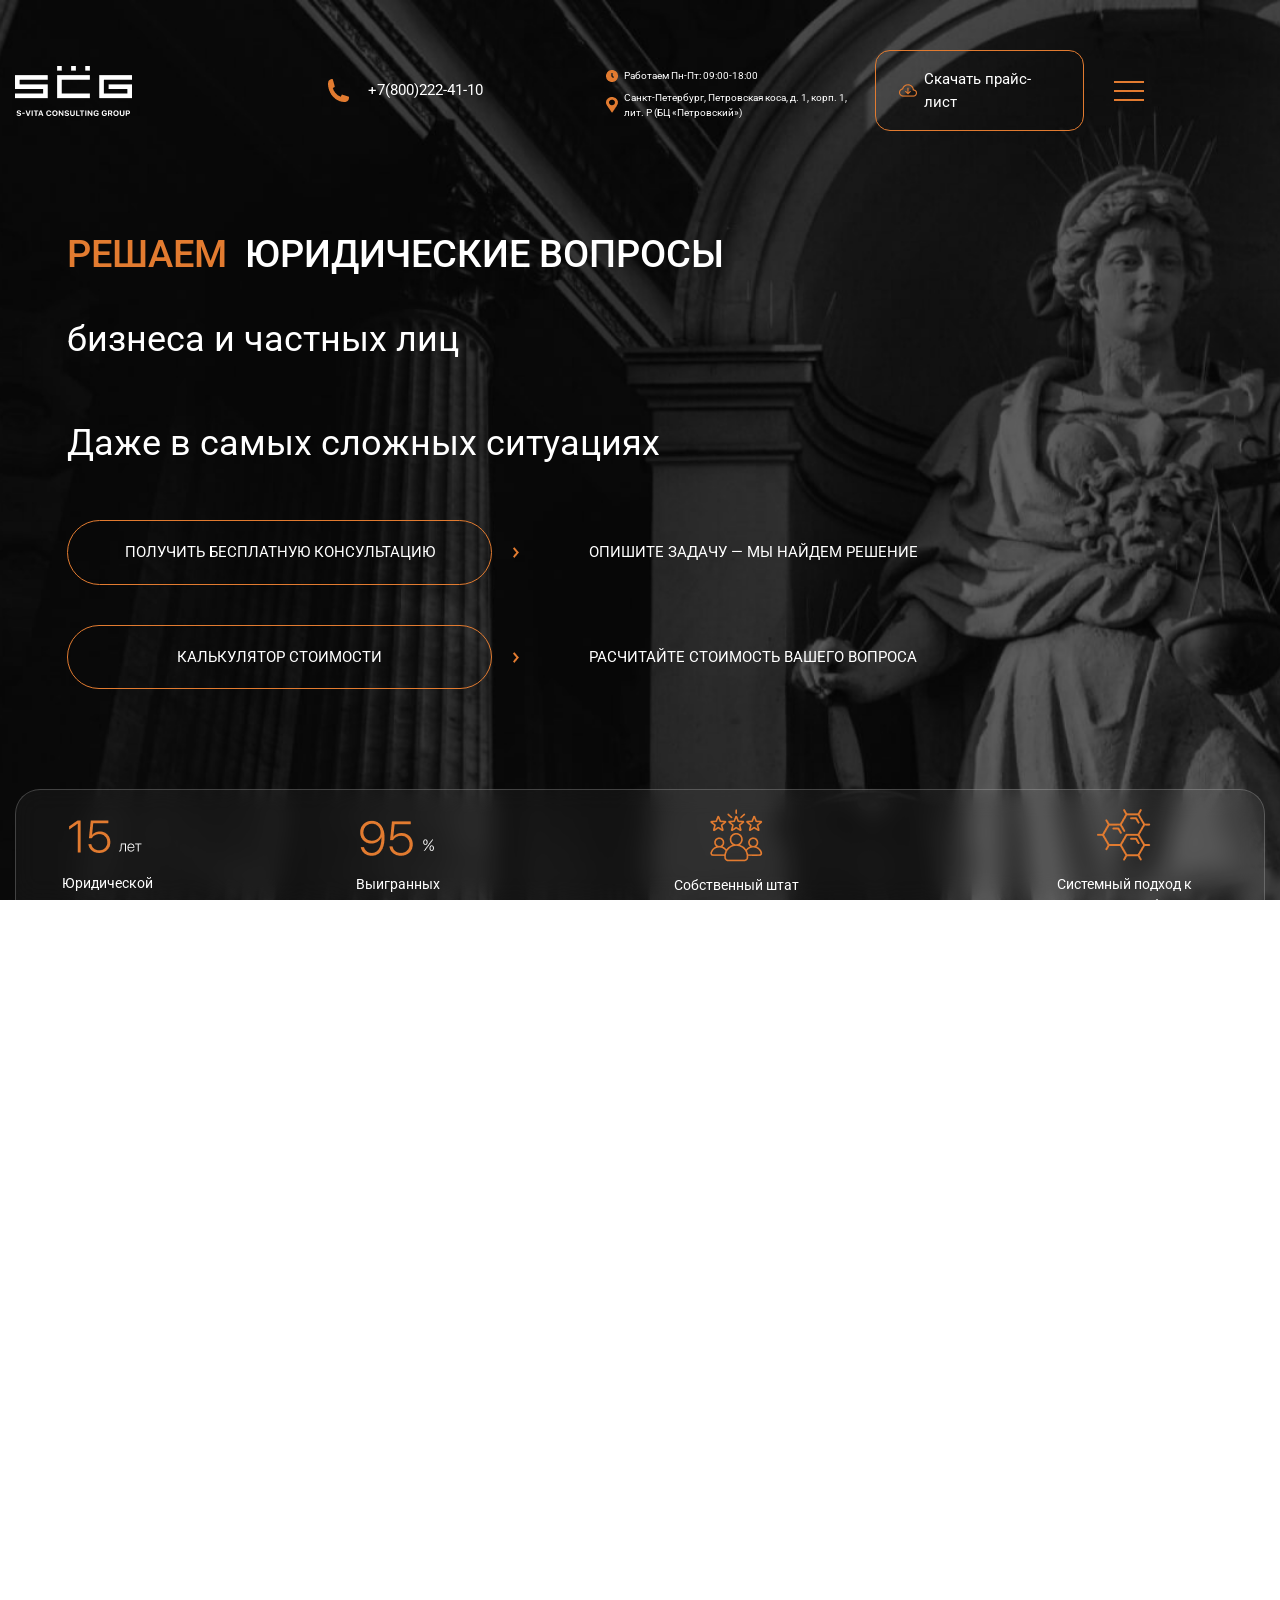
==== commit 0e61f3a6: "Nu Html Checker and tiny png" ====
--- a/index.html
+++ b/index.html
@@ -91,7 +91,7 @@
                             <div class="col-lg-12  p-0">
                                 <div class="info--text">
                                     <h1 class="info--text--title">
-                                        <p class="orange">РЕШАЕМ&nbsp;&nbsp;</p>ЮРИДИЧЕСКИЕ ВОПРОСЫ
+                                        <div class="orange">РЕШАЕМ&nbsp;&nbsp;</div>ЮРИДИЧЕСКИЕ ВОПРОСЫ
                                     </h1>
                                     <div class="info--text--suptitle">
                                         бизнеса и частных лиц
@@ -187,7 +187,7 @@
             <div class="container">
                 <div class="col-sm-12 col-md-6 col-lg-3">
                     <h2 class="services--title">
-                        Для<p class="orange">бизнеса&nbsp;&nbsp;</p>
+                        Для<div class="orange">бизнеса&nbsp;&nbsp;</div>
                     </h2>
                 </div>
                 <div class="col-md-12 col-lg-12">
@@ -681,7 +681,7 @@
                     <div class="advantages--block">
                         <div class="col-sm-12 col-md-6 col-lg-6 ">
                             <h2 class="advantages--block--title">
-                                Работая с нами, вы<a href="#"><p class="orange">получаете:</p></a>
+                                Работая с нами, вы<a href="#"><div class="orange">получаете:</div></a>
                             </h2>
                         </div>
                         <div class="col-sm-12 col-md-12 col-lg-12 p-0">
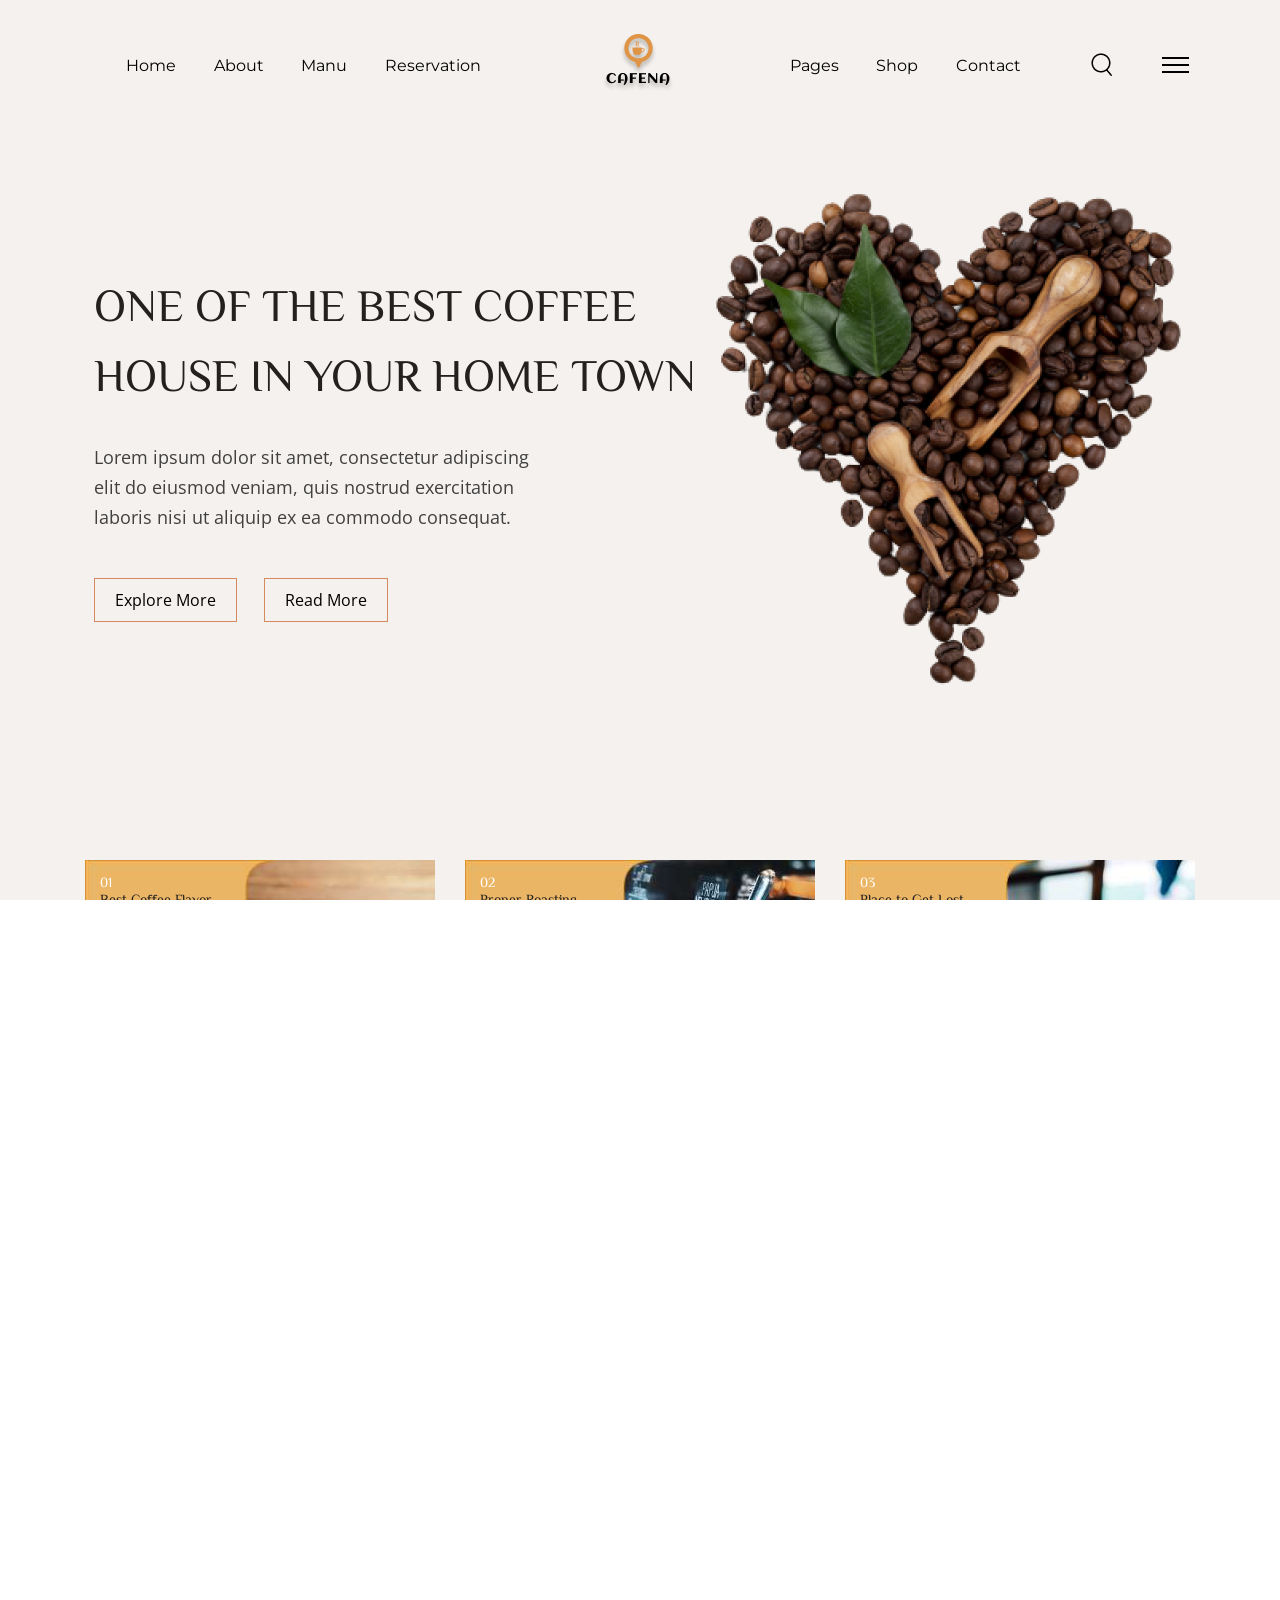
==== commit d2952a31: "Cafena first commit" ====
--- a/index.html
+++ b/index.html
@@ -1,1330 +1,423 @@
-<!doctype html>
-<html lang="ru">
-  <head>
-    <title>Title</title>
-    <!-- Required meta tags -->
-    <meta charset="utf-8">
-    <meta name="viewport" content="width=device-width, initial-scale=1, shrink-to-fit=no">
+<!DOCTYPE html>
+<html lang="en">
+<head>
+    <meta charset="UTF-8">
+    <meta name="viewport" content="width=device-width, initial-scale=1.0">
+    <link rel="stylesheet" href="./style/css/style.css">
+    <link rel="stylesheet" href="./style/fonts/stylesheet.css">
+    <title>Document</title>
+</head>
+<body>
+    <header class="header">
+        <div class="container">
+            <div class="nav">
+                <div class="nav--menu">
+                    <div class="nav--menu-items">
+                        <a href="#" class="nav--item">Home</a>
+                        <a href="#" class="nav--item">About</a>
+                        <a href="#" class="nav--item">Manu</a>
+                        <a href="#" class="nav--item">Reservation</a>
+                    </div>
+                    <div class="nav--menu-logo">
+                        <img src="./img/header/logo.png" alt="404">
+                    </div>
+                </div>
+                <div class="nav--items">
+                    <div class="nav--items-text">
+                        <a href="#" class="nav--item">Pages</a>
+                        <a href="#" class="nav--item">Shop</a>
+                        <a href="#" class="nav--item">Contact</a>
+                    </div>
+                    <div class="nav--items-btns">
+                        <a href="#" class="nav--btns-search">
+                            <img src="./img/header/header-search.png" alt="404">
+                        </a>
+                        <a href="#" class="nav--btns-burger">
+                            <span></span>
+                        </a>
+                    </div>
+                </div>
+            </div>
+            <div class="header--info">
+                <div class="info-block">
+                    <h1 class="header--info-title  zxc">ONE OF THE BEST COFFEE HOUSE IN YOUR HOME TOWN</h1>
+                    <p class="header--info-subtitle">Lorem ipsum dolor sit amet, consectetur adipiscing elit do eiusmod veniam, quis nostrud exercitation
+                        laboris nisi ut aliquip ex ea commodo consequat.</p>
+                    <div class="header--info-btns">
+                        <a href="#" class="info-btn">Explore More</a>
+                        <a href="#" class="info-btn">Read More</a>
+                    </div>
+                </div>
+                <div class="header--info-img">
+                    <img src="./img/header/header-img.png" alt="404">
+                </div>
+            </div>
+        </div>
+    </header>
+
+
+    <div class="cards">
+        <div class="container card-bg">
+            <section class="cards-block">
+                <div class="card  card-1">
+                    <div class="card--title  zxc">
+                        <h3 class="card--title-number">01</h3>
+                        <h3 class="card--title-text">Best Coffee Flavor</h3>
+                    </div>
+                    <p class="card--subtitle">
+                        Curabitur semper erat a lacusey sedny
+                        consequat,sit ametey.
+                    </p>
+                </div>
+                <div class="card  card-2">
+                    <div class="card--title  zxc">
+                        <h3 class="card--title-number">02</h3>
+                        <h3 class="card--title-text">Proper Roasting</h3>
+                    </div>
+                    <p class="card--subtitle">
+                        Curabitur semper erat a lacusey sedny
+                        consequat,sit ametey.
+                    </p>
+                </div>
+                <div class="card  card-3">
+                    <div class="card--title  zxc">
+                        <h3 class="card--title-number">03</h3>
+                        <h3 class="card--title-text">Place to Get Lost</h3>
+                    </div>
+                    <p class="card--subtitle">
+                        Curabitur semper erat a lacusey sedny
+                        consequat,sit ametey.
+                    </p>
+                </div>
+            </section>
+        </div>
+    </div>
+
+
     
-    <link rel="stylesheet" href="https://stackpath.bootstrapcdn.com/bootstrap/4.3.1/css/bootstrap.min.css" integrity="sha384-ggOyR0iXCbMQv3Xipma34MD+dH/1fQ784/j6cY/iJTQUOhcWr7x9JvoRxT2MZw1T" crossorigin="anonymous">
-    <link rel="stylesheet" href="styles/style.css">
-    <link href="https://fonts.googleapis.com/css2?family=Montserrat:wght@400;500&family=Roboto:wght@300;400;500&display=swap" rel="stylesheet">
-
-    <!-- Bootstrap CSS -->
-    
-    </head>
-  <body>
-
-
-
-
-
-
-
-
-
-    
-        <header class="header-bg">
-            <div class="header">
-                <div class="container">
-                    <div class=" col-lg-12">
-                        <div class="nav">
-                            <div class="col-sm-4 col-md-2  col-lg-3  p-0">
-                                <div class="nav--logo">
-                                    <img src="img/header/header-logo.png" alt="">
+
+    <div class="head">
+        <div class="container">
+            <div class="head--text">
+                <div class="head--text-title  zxc">Roasted CoffeeFor You</div>
+            <div class="head--text-subtitle">Donec et nibh maximus, congue est eu, mattis nunc. Praesent utquam quis quam venenatis fringilla. Morbi vestibulum id tellusmmodo mattis. Aliquam erat volutpat.</div>
+            <a href="#" class="head--text-btn">Explore More</a>
+            </div>
+        </div>
+    </div>
+
+    <div class="products">
+        <div class="container">
+            <a href="#" class="products-btn">Popular Product</a>
+            <h2 class="products-title  zxc">Cafena Popular Product</h2>
+            <div class="products--blocks">
+                <a href="#" class="products--block">
+                    <img src="./img/products/product-img-1.png" alt="404" class="products--block-img">
+                    <div class="products--block-text">
+                        <h3 class="products--text-title  zxc">Vicaragua Coffee Beans</h3>
+                    <h4 class="products--text-subtitle">$29</h4>
+                    </div>
+                </a>
+                <a href="#" class="products--block">
+                    <img src="./img/products/product-img-1.png" alt="404" class="products--block-img">
+                    <div class="products--block-text">
+                        <h3 class="products--text-title  zxc">Vicaragua Coffee Beans</h3>
+                    <h4 class="products--text-subtitle">$29</h4>
+                    </div>
+                </a>
+                <a href="#" class="products--block">
+                    <img src="./img/products/product-img-2.png" alt="404" class="products--block-img">
+                    <div class="products--block-text">
+                        <h3 class="products--text-title  zxc">Espresso Ristretto</h3>
+                    <h4 class="products--text-subtitle">$29</h4>
+                    </div>
+                </a>
+                <a href="#" class="products--block">
+                    <img src="./img/products/product-img-2.png" alt="404" class="products--block-img">
+                    <div class="products--block-text">
+                        <h3 class="products--text-title  zxc">Espresso Ristretto</h3>
+                    <h4 class="products--text-subtitle">$29</h4>
+                    </div>
+                </a>
+                <a href="#" class="products--block">
+                    <img src="./img/products/product-img-3.png" alt="404" class="products--block-img">
+                    <div class="products--block-text">
+                        <h3 class="products--text-title  zxc">Ethiopia Coffee</h3>
+                    <h4 class="products--text-subtitle">$29</h4>
+                    </div>
+                </a>
+                <a href="#" class="products--block">
+                    <img src="./img/products/product-img-3.png" alt="404" class="products--block-img">
+                    <div class="products--block-text">
+                        <h3 class="products--text-title  zxc">Ethiopia Coffee</h3>
+                    <h4 class="products--text-subtitle">$29</h4>
+                    </div>
+                </a>
+            </div>
+        </div>
+    </div>
+
+
+    <div class="container">
+        <div class="marketing">
+            <div class="marketing--text">
+                <h2 class="marketing--text-title  zxc">COFFEE MACHINE,BUY FOR HOME</h2>
+                <div class="marketing--text-subtitle">
+                    <p>Donec et nibh maximus, congue est eu, mattis nunc. Praesent ut quam quis quam
+                        venenatis fringilla. Morbi vestibulum id tellus mmodo mattis. Aliquam erat volutpat.</p>
+                    <p>mattis nunc. Praesent ut quam quis quam venenatis fringilla. Morbi vestibulum
+                        id tellus mmodo mattis.</p>
+                </div>
+                <a href="#" class="marketing--text-btn">Discover Now</a>
+            </div>
+            <img src="img/marketing/marketing-img.png" alt="404">
+        </div>
+    </div>
+
+
+    <div class="best">
+        <div class="container">
+            <div class="best-block">
+                <div class="best--text">
+                    <h2 class="best--text-title  zxc">Cafena Best Product</h2>
+                    <a href="#" class="best--text-btn">Cafena Best Product</a>
+                </div>
+                <div class="best--cards">
+                    <div class="best--card">
+                        <div class="best--card-img">
+                            <img src="./img/best/best-img-1.png" alt="404">
+                        </div>
+                        <div class="best--card-rating">
+                            <h4 class="card--rating-title">Rating:</h4>
+                            <div class="card--rating-images">
+                                <img src="./img/best/best-star.png" alt="404">
+                                <img src="./img/best/best-star.png" alt="404">
+                                <img src="./img/best/best-star.png" alt="404">
+                                <img src="./img/best/best-star.png" alt="404">
+                                <img src="./img/best/best-star.png" alt="404">
+                            </div>
+                        </div>
+                        <h3 class="best--card-title  zxc">Vicaragua Coffee Beans</h3>
+                        <div class="best--card-price">
+                            <h4 class="card--price-title">Price:</h4>
+                            <p class="card--price-number">$25</p>
+                        </div>
+                    </div>
+                    <div class="best--card">
+                        <div class="best--card-img">
+                            <img src="./img/best/best-img-2.png" alt="404">
+                        </div>
+                        <div class="best--card-rating">
+                            <h4 class="card--rating-title">Rating:</h4>
+                            <div class="card--rating-images">
+                                <img src="./img/best/best-star.png" alt="404">
+                                <img src="./img/best/best-star.png" alt="404">
+                                <img src="./img/best/best-star.png" alt="404">
+                                <img src="./img/best/best-star.png" alt="404">
+                                <img src="./img/best/best-star.png" alt="404">
+                            </div>
+                        </div>
+                        <h3 class="best--card-title  zxc">Americano Coffee</h3>
+                        <div class="best--card-price">
+                            <h4 class="card--price-title">Price:</h4>
+                            <p class="card--price-number">$25</p>
+                        </div>
+                    </div>
+                    <div class="best--card">
+                        <div class="best--card-img">
+                            <img src="./img/best/best-img-3.png" alt="404">
+                        </div>
+                        <div class="best--card-rating">
+                            <h4 class="card--rating-title">Rating:</h4>
+                            <div class="card--rating-images">
+                                <img src="./img/best/best-star.png" alt="404">
+                                <img src="./img/best/best-star.png" alt="404">
+                                <img src="./img/best/best-star.png" alt="404">
+                                <img src="./img/best/best-star.png" alt="404">
+                                <img src="./img/best/best-star.png" alt="404">
+                            </div>
+                        </div>
+                        <h3 class="best--card-title  zxc">Virgin Coffee Gred</h3>
+                        <div class="best--card-price">
+                            <h4 class="card--price-title">Price:</h4>
+                            <p class="card--price-number">$25</p>
+                        </div>
+                    </div>
+                </div>
+            </div>
+        </div>
+    </div>
+
+
+    <div class="review">
+        <div class="container">
+            <a href="#" class="review-btn">CUSTOMER FEEDBACK</a>
+            <h3 class="review-title zxc">OUR CUSTOMER REVIEW</h3>
+            <div class="review--text">
+                <a href="#" class="review--text-img">
+                    <img src="./img/review/left-arrow.png" alt="404">
+                </a>
+                <p class="review--text-subtitle">
+                    It is a long established fact that a reader will be distracted by the readable content of a page when looking at its layout. The point of using Lorem opposed to using 'Content here, content here..
+                </p>
+                <a href="#" class="review--text-img">
+                    <img src="./img/review/right-arrow.png" alt="404">
+                </a>
+            </div>
+            <div class="review--author">
+                <img class="review--author-icon" src="./img/review/review-icon.png" alt="404">
+                <h4 class="review--author-name  zxc">Rasalida Williamson</h4>
+            </div>
+        </div>
+    </div>
+
+
+    <div class="table">
+        <div class="container">
+            <div class="table-blocks">
+                <img src="./img/table/table-map.png" alt="404" class="table-img">
+                <div class="table--block">
+                    <h3 class="table--block-subtitle">RESERVATION</h3>
+                    <h2 class="table--block-title  zxc">BOOKING A TABLE</h2>
+                    <div class="table--block-form">
+                        <form>
+                            <input type="text" placeholder="4 Person">
+                            <img src="./img/table/table-icon-1.png" alt="404">
+                        </form>
+                        <form>
+                            <input type="text" placeholder="12/06/2022">
+                            <img src="./img/table/table-icon-2.png" alt="404">
+                        </form>
+                        <form>
+                            <input type="text" placeholder="Email">
+                            <img src="./img/table/table-icon-3.png" alt="404">
+                        </form>
+                    </div>
+                    <a href="#" class="table--block-btn">BOOK A TABLE</a>
+                </div>
+            </div>
+        </div>
+    </div>
+
+
+    <div class="post">
+        <div class="container">
+            <div class="post-block">
+                <a href="#" class="post-btn">FROM OUR BLOG</a>
+                <h2 class="post-title zxc">OUR NEWS & ARTICLES</h2>
+                <div class="post-cards">
+                    <div class="post--card">
+                        <img src="./img/post/post-img-1.jpg" alt="404" class="post--card-img">
+                        <div class="post--card-text">
+                            <div class="post--card-text">
+                                <div class="post--card-title">
+                                    <h5>BY:</h5>
+                                    <p>Cafena / Burger / Apr 30, 2022</p>
                                 </div>
-                            </div>
-                            <div class="col-sm-3 col-md-2 col-lg-2 p-0">
-                                <a href="#" class="nav--phone">
-                                    <div class="col-sm-3 col-md-2 col-lg-2 p-0">
-                                        <div class="nav--phone--img">
-                                            <img src="img/header/call.png" alt="">
-                                        </div>
-                                    </div>
-                                    <div class="col-sm-9 col-md-10 col-lg-10 p-0">
-                                        <div class="nav--phone--text">
-                                            +7(800)222-41-10
-                                        </div>
+                                <h3 class="post--card-subtitle  zxc">Build A Cool Morning With
+                                    Cafena Coffee</h3>
+                                <a href="#" class="post--card-btn">
+                                    <h4>READ MORE</h4>
+                                    <div class="arrow">
+                                        <img src="./img/post/post-arrow.png" alt="404">
                                     </div>
                                 </a>
                             </div>
-                            <div class="col-sm-3 col-md-3 col-lg-3  p-0">
-                                <a href="#" class="nav--data">
-                                    <div class="nav--data--img">
-                                        <img src="img/header/watch.png" alt="">
-                                    </div>
-                                    <div class="nav--data--text">
-                                        Работаем Пн-Пт: 09:00-18:00
+                        </div>
+                    </div>
+                    <div class="post--card">
+                        <img src="./img/post/post-img-2.jpg" alt="404" class="post--card-img">
+                        <div class="post--card-text">
+                            <div class="post--card-text">
+                                <div class="post--card-title">
+                                    <h5>BY:</h5>
+                                    <p>Cafena / Burger / Apr 30, 2022</p>
+                                </div>
+                                <h3 class="post--card-subtitle  zxc">Build A Cool Morning With
+                                    Cafena Coffee</h3>
+                                <a href="#" class="post--card-btn">
+                                    <h4>READ MORE</h4>
+                                    <div class="arrow">
+                                        <img src="./img/post/post-arrow.png" alt="404">
                                     </div>
                                 </a>
-                                <a href="#" class="nav--data">
-                                    <div class="nav--data--img">
-                                        <img src="img/header/map.png" alt="">
-                                    </div>
-                                    <div class="nav--data--text">
-                                        Санкт-Петербург, Петровская коса, д. 1,
-                                        корп. 1, лит. Р (БЦ «Петровский»)
+                            </div>
+                        </div>
+                    </div>
+                    <div class="post--card">
+                        <img src="./img/post/post-img-3.jpg" alt="404" class="post--card-img">
+                        <div class="post--card-text">
+                            <div class="post--card-text">
+                                <div class="post--card-title">
+                                    <h5>BY:</h5>
+                                    <p>Cafena / Burger / Apr 30, 2022</p>
+                                </div>
+                                <h3 class="post--card-subtitle  zxc">Build A Cool Morning With
+                                    Cafena Coffee</h3>
+                                <a href="#" class="post--card-btn">
+                                    <h4>READ MORE</h4>
+                                    <div class="arrow">
+                                        <img src="./img/post/post-arrow.png" alt="404">
                                     </div>
                                 </a>
                             </div>
-                            <div class="col-sm-4 col-md-3 col-lg-2  p-0">
-                                <a href="#" class="nav--download">
-                                    <div class="nav--download--img">
-                                        <img src="img/header/loading.png" alt="">
-                                    </div>
-                                    <div class="col-lg1-10 p-0">
-                                        <div class="nav--download--text">
-                                            Скачать прайс-лист
-                                        </div>
-                                    </div>
-                                </a>
-                            </div>
-                            <div class="col-sm-1 col-md-1 col-lg-1  p-0">
-                                <div class="nav--burger">
-                                    <span></span>
-                                </div>
-                            </div>
-                        </div>
-                    </div>
-                    <div class="col-md-12 col-lg-12">
-                        <div class="info">
-                            <div class="col-lg-12  p-0">
-                                <div class="info--text">
-                                    <h1 class="info--text--title">
-                                        <div class="orange">РЕШАЕМ&nbsp;&nbsp;</div>ЮРИДИЧЕСКИЕ ВОПРОСЫ
-                                    </h1>
-                                    <div class="info--text--suptitle">
-                                        бизнеса и частных лиц
-                                    </div>
-                                    <div class="info--text--suptitle">
-                                        Даже в самых сложных ситуациях
-                                    </div>
-                                </div>
-                            </div>
-                            <div class="info--links">
-                                <div class="col-md-12 col-lg-11 p-0">
-                                    <div class="links--btns">
-                                        <a href="#" class="links--btns--text">
-                                            получить бесплатную консультацию
-                                        </a>
-                                        <a href="#" class="links--btns--img">
-                                            <img src="img/header/arrow.png" alt="">
-                                        </a>
-                                        <div class="links--btns--description">
-                                            Опишите задачу — мы найдем решение
-                                        </div>
-                                    </div>
-                                </div>
-                                <div class="col-md-12 col-lg-11 p-0">
-                                    <div class="links--btns">
-                                        <a href="#" class="links--btns--text">
-                                            Калькулятор стоимости
-                                        </a>
-                                        <a href="#" class="links--btns--img">
-                                            <img src="img/header/arrow.png" alt="">
-                                        </a>
-                                        <div class="links--btns--description">
-                                            Расчитайте стоимость вашего вопроса
-                                        </div>
-                                    </div>
-                                </div>
-                            </div>
-                        </div>
-                    </div>
-                    <div class="col-lg-12">
-                        <div class="data">
-                            <div class="col-lg-1 p-0">
-                                <div class="data--text">
-                                    <div class="data--text--img">
-                                        <img src="img/header/header-png-1.png" alt="">
-                                    </div>
-                                    <div class="data--text--suptitle">
-                                        Юридической
-                                        экспертизы
-                                    </div>
-                                </div>
-                            </div>
-                            <div class="col-lg-1 p-0">
-                                <div class="data--text">
-                                    <div class="data--text--img">
-                                        <img src="img/header/header-png-2.png" alt="">
-                                    </div>
-                                    <div class="data--text--suptitle">
-                                        Выигранных дел
-                                    </div>
-                                </div>
-                            </div>
-                            <div class="col-lg-2 p-0">
-                                <div class="data--text">
-                                    <div class="data--text--img">
-                                        <img src="img/header/header-img-3.png" alt="">
-                                    </div>
-                                    <div class="data--text--suptitle">
-                                        Cобственный штат
-                                        профильных юристов
-                                    </div>
-                                </div>
-                            </div>
-                            <div class="col-lg-2 p-0">
-                                <div class="data--text">
-                                    <div class="data--text--img">
-                                        <img src="img/header/header-img-4.png" alt="">
-                                    </div>
-                                    <div class="data--text--suptitle">
-                                        Cистемный подход к
-                                        решению проблем
-                                    </div>
-                                </div>
-                            </div>
-                        </div>
-                    </div>
-                </div>
-            </div>
-        </header>
-
-
-        <section class="services">
-            <div class="container">
-                <div class="col-sm-12 col-md-6 col-lg-3">
-                    <h2 class="services--title">
-                        Для<div class="orange">бизнеса&nbsp;&nbsp;</div>
-                    </h2>
-                </div>
-                <div class="col-md-12 col-lg-12">
-                    <div class="services--info--block">
-                        <div class="col-md-6 col-lg-4 p-0">
-                            <div class="services--info">
-                                <div class="info--text">
-                                    <div class="info--text--title">
-                                        Банкротство
-                                    </div>
-                                    <div class="info--text--suptitle">
-                                        Подготовка к процедуре и защита<br>ваших интересов в суде.
-                                    </div>
-                                </div>
-                                <div class="info--btn">
-                                    <a href="#" class="info--btn--1">
-                                        <div class="info--btn--img">
-                                            <img src="img/services/services-btn.png" alt="">
-                                        </div>
-                                        <div class="info--btn--text">
-                                            Подробнее
-                                        </div>
-                                    </a>
-                                    <a href="#" class="info--btn--2">
-                                        Получить услугу
-                                    </a>
-                                </div>
-                            </div>
-                        </div>
-                        <div class="col-md-6 col-lg-4 p-0">
-                            <div class="services--info">
-                                <div class="info--text">
-                                    <div class="info--text--title">
-                                        Взыскание задолженности
-                                    </div>
-                                    <div class="info--text--suptitle">
-                                        Полное сопровождение всех стадий взыскания. От досудебного урегулированиях до <br> исполнительного производства.
-                                    </div>
-                                </div>
-                                <div class="info--btn">
-                                    <a href="#" class="info--btn--1">
-                                        <div class="info--btn--img">
-                                            <img src="img/services/services-btn.png" alt="">
-                                        </div>
-                                        <div class="info--btn--text">
-                                            Подробнее
-                                        </div>
-                                    </a>
-                                    <a href="#" class="info--btn--2">
-                                        Получить услугу
-                                    </a>
-                                </div>
-                            </div>
-                        </div>
-                        <div class="col-md-6 col-lg-4 p-0">
-                            <div class="services--info">
-                                <div class="info--text">
-                                    <div class="info--text--title">
-                                        Арбитражные споры
-                                    </div>
-                                    <div class="info--text--suptitle">
-                                        Защита интересов бизнеса во всех инстанциях. Сохранение <br> максимум доходов и имущества.
-                                    </div>
-                                </div>
-                                <div class="info--btn">
-                                    <a href="#" class="info--btn--1">
-                                        <div class="info--btn--img">
-                                            <img src="img/services/services-btn.png" alt="">
-                                        </div>
-                                        <div class="info--btn--text">
-                                            Подробнее
-                                        </div>
-                                    </a>
-                                    <a href="#" class="info--btn--2">
-                                        Получить услугу
-                                    </a>
-                                </div>
-                            </div>
-                        </div>
-                        <div class="col-md-6 col-lg-4 p-0">
-                            <div class="services--info">
-                                <div class="info--text">
-                                    <div class="info--text--title">
-                                        Сопровождение сделок
-                                    </div>
-                                    <div class="info--text--suptitle">
-                                        Оценка всех рисков при купле-продажи объектов. Подготовка документов и сопровождение сделки.
-                                    </div>
-                                </div>
-                                <div class="info--btn">
-                                    <a href="#" class="info--btn--1">
-                                        <div class="info--btn--img">
-                                            <img src="img/services/services-btn.png" alt="">
-                                        </div>
-                                        <div class="info--btn--text">
-                                            Подробнее
-                                        </div>
-                                    </a>
-                                    <a href="#" class="info--btn--2">
-                                        Получить услугу
-                                    </a>
-                                </div>
-                            </div>
-                        </div>
-                        <div class="col-md-6 col-lg-4 p-0">
-                            <div class="services--info">
-                                <div class="info--text">
-                                    <div class="info--text--title">
-                                        Абонентское юридическое сопровождение
-                                    </div>
-                                    <div class="info--text--suptitle">
-                                        Оказание юридических услуг на регулярной основе.
-                                    </div>
-                                </div>
-                                <div class="info--btn">
-                                    <a href="#" class="info--btn--1">
-                                        <div class="info--btn--img">
-                                            <img src="img/services/services-btn.png" alt="">
-                                        </div>
-                                        <div class="info--btn--text">
-                                            Подробнее
-                                        </div>
-                                    </a>
-                                    <a href="#" class="info--btn--2">
-                                        Получить услугу
-                                    </a>
-                                </div>
-                            </div>
-                        </div>
-                        <div class="col-md-6 col-lg-4 p-0">
-                            <div class="services--info">
-                                <div class="info--text">
-                                    <div class="info--text--title">
-                                        Корпоративное право
-                                    </div>
-                                    <div class="info--text--suptitle">
-                                        Урегулирование споров. От ведения переговоров до защиты интересов в суде.
-                                    </div>
-                                </div>
-                                <div class="info--btn">
-                                    <a href="#" class="info--btn--1">
-                                        <div class="info--btn--img">
-                                            <img src="img/services/services-btn.png" alt="">
-                                        </div>
-                                        <div class="info--btn--text">
-                                            Подробнее
-                                        </div>
-                                    </a>
-                                    <a href="#" class="info--btn--2">
-                                        Получить услугу
-                                    </a>
-                                </div>
-                            </div>
-                        </div>
-                        <div class="col-md-6 col-lg-4 p-0">
-                            <div class="services--info">
-                                <div class="info--text">
-                                    <div class="info--text--title">
-                                        Представительство в суде
-                                    </div>
-                                    <div class="info--text--suptitle">
-                                        Подготовка необходимых документов, представительство интересов на всех стадиях судебного разбирательства.
-                                    </div>
-                                </div>
-                                <div class="info--btn">
-                                    <a href="#" class="info--btn--1">
-                                        <div class="info--btn--img">
-                                            <img src="img/services/services-btn.png" alt="">
-                                        </div>
-                                        <div class="info--btn--text">
-                                            Подробнее
-                                        </div>
-                                    </a>
-                                    <a href="#" class="info--btn--2">
-                                        Получить услугу
-                                    </a>
-                                </div>
-                            </div>
-                        </div>
-                        <div class="col-md-6 col-lg-4 p-0">
-                            <div class="services--info">
-                                <div class="info--text">
-                                    <div class="info--text--title">
-                                        Другие услуги
-                                    </div>
-                                    <div class="info--text--suptitle">
-                                        Если вам требуется оказание услуги, которую вы не нашли в списке.
-                                    </div>
-                                </div>
-                                <div class="info--btn">
-                                    <a href="#" class="info--btn--1">
-                                        <div class="info--btn--img">
-                                            <img src="img/services/services-btn.png" alt="">
-                                        </div>
-                                        <div class="info--btn--text">
-                                            Подробнее
-                                        </div>
-                                    </a>
-                                    <a href="#" class="info--btn--2">
-                                        Получить услугу
-                                    </a>
-                                </div>
-                            </div>
-                        </div>
-                        <div class="col-md-6 col-lg-4 p-0">
-                            <div class="services--info">
-                                <div class="info--text">
-                                    <div class="info--text--title">
-                                        Бесплатная консультация
-                                    </div>
-                                    <div class="info--text--suptitle">
-                                        Бесплатная консультация в офисе или удаленно.
-                                    </div>
-                                </div>
-                                <div class="info--btn">
-                                    <a href="#" class="info--btn--2">
-                                        Получить услугу
-                                    </a>
-                                </div>
-                            </div>
-                        </div>
-                    </div>
-                </div>
-            </div>
-        </section>
-        
-
-
-        <section class="rate">
-            <div class="container">
-                <div class="col-sm-12 col-md-10 col-lg-8">
-                    <div class="rate--text">
-                        <div class="rate--text--title">
-                            Пакетные предложения на<p class="orange">абонентское</p>
-                        </div>
-                        <div class="rate--text--suptitle">
-                            обслуживание бизнеса
-                        </div>
-                    </div>
-                </div>
-                <div class="col-sm-12 col-md-12 col-lg-12 p-0">
-                    <div class="rate--block">
-                        <div class="col-sm-7 col-md-4 col-lg-4 p-0">
-                            <div class="rate--info">
-                                <div class="rate--info--block">
-                                    <div class="rate--info--title">
-                                        Пакет "Базовый"
-                                    </div>
-                                    <div class="rate--list">
-                                        <div class="rate--list--title">
-                                            <p>Наименование работ</p>
-                                            <p>Кол-во</p>
-                                        </div>
-                                        <div class="rate--list--point">
-                                            <div class="col-lg-10 p-0">
-                                                <h2>Подготовка и экспертиза договора, дополнительных соглашений, составление протоколов разногласий</h2>
-                                            </div>
-                                            <p>10</p>
-                                        </div>
-                                        <div class="rate--list--point">
-                                            <div class="col-lg-10 p-0">
-                                                <h2>Устные консультации</h2>
-                                            </div>
-                                            <p>1</p>
-                                        </div>
-                                        <div class="rate--list--point">
-                                            <div class="col-lg-10 p-0">
-                                                <h2>Письменные консультации</h2>
-                                            </div>
-                                            <p>1</p>
-                                        </div>
-                                    </div>
-                                </div>
-                                <div class="rate--price">
-                                    <div class="rate--price--title">
-                                        29 900 ₽
-                                    </div>
-                                    <a href="#" class="rate--price--btn">
-                                        Оставить заявку
-                                    </a>
-                                </div>
-                            </div>
-                        </div>
-                        <div class="col-sm-7 col-md-4 col-lg-4 p-0">
-                            <div class="rate--info">
-                                <div class="rate--info--block">
-                                    <div class="rate--info--title">
-                                        Пакет “Стандартный”
-                                    </div>
-                                    <div class="rate--list">
-                                        <div class="rate--list--title">
-                                            <p>Наименование работ</p>
-                                            <p>Кол-во</p>
-                                        </div>
-                                        <div class="rate--list--point">
-                                            <div class="col-lg-10 p-0">
-                                                <h2>Подготовка и экспертиза договора, дополнительных соглашений, составление протоколов разногласий</h2>
-                                            </div>
-                                            <p>10</p>
-                                        </div>
-                                        <div class="rate--list--point">
-                                            <div class="col-lg-10 p-0">
-                                                <h2>Устные консультации</h2>
-                                            </div>
-                                            <p>1</p>
-                                        </div>
-                                        <div class="rate--list--point">
-                                            <div class="col-lg-10 p-0">
-                                                <h2>Письменные консультации</h2>
-                                            </div>
-                                            <p>1</p>
-                                        </div>
-                                        <div class="rate--list--point">
-                                            <div class="col-lg-10 p-0">
-                                                <h2>Налоговые консультации</h2>
-                                            </div>
-                                            <p>1</p>
-                                        </div>
-                                        <div class="rate--list--point">
-                                            <div class="col-lg-10 p-0">
-                                                <h2>Судебные разбирательства под ключ (в порядке упрощенного производства)</h2>
-                                            </div>
-                                            <p>1</p>
-                                        </div>
-                                        <div class="rate--list--point">
-                                            <div class="col-lg-10 p-0">
-                                                <h2>Внесение изменений в ЕГРЮЛ 1</h2>
-                                            </div>
-                                            <p>1</p>
-                                        </div>
-                                    </div>
-                                </div>
-                                <div class="rate--price">
-                                    <div class="rate--price--title">
-                                        49 900 ₽
-                                    </div>
-                                    <a href="#" class="rate--price--btn">
-                                        Оставить заявку
-                                    </a>
-                                </div>
-                            </div>
-                        </div>
-                        <div class="col-sm-7 col-md-4 col-lg-4 p-0">
-                            <div class="rate--info">
-                                <div class="rate--info--block">
-                                    <div class="rate--info--title">
-                                        Пакет “Расширенный”
-                                    </div>
-                                    <div class="rate--list">
-                                        <div class="rate--list--title">
-                                            <p>Наименование работ</p>
-                                            <p>Кол-во</p>
-                                        </div>
-                                        <div class="rate--list--point">
-                                            <div class="col-lg-10 p-0">
-                                                <h2>Подготовка и экспертиза договора, дополнительных соглашений, составление протоколов разногласий</h2>
-                                            </div>
-                                            <p>10</p>
-                                        </div>
-                                        <div class="rate--list--point">
-                                            <div class="col-lg-10 p-0">
-                                                <h2>Устные консультации</h2>
-                                            </div>
-                                            <p>1</p>
-                                        </div>
-                                        <div class="rate--list--point">
-                                            <div class="col-lg-10 p-0">
-                                                <h2>Письменные консультации</h2>
-                                            </div>
-                                            <p>1</p>
-                                        </div>
-                                        <div class="rate--list--point">
-                                            <div class="col-lg-10 p-0">
-                                                <h2>Налоговые консультации</h2>
-                                            </div>
-                                            <p>1</p>
-                                        </div>
-                                        <div class="rate--list--point">
-                                            <div class="col-lg-10 p-0">
-                                                <h2>Представление интересов в переговорах с контрагентом</h2>
-                                            </div>
-                                            <p>1</p>
-                                        </div>
-                                        <div class="rate--list--point">
-                                            <div class="col-lg-10 p-0">
-                                                <h2>Ведение судебного разбирательства под ключ в Арбитражном суде</h2>
-                                            </div>
-                                            <p>1</p>
-                                        </div>
-                                    </div>
-                                </div>
-                                <div class="col-lg-12 p-0">
-                                    <div class="rate--price">
-                                        <div class="rate--price--title">
-                                            99 900 ₽
-                                        </div>
-                                        <a href="#" class="rate--price--btn">
-                                            Оставить заявку
-                                        </a>
-                                    </div>
-                                </div>
-                            </div>
-                        </div>
-                    </div>
-                </div>
-            </div>
-        </section>
-        
-
-
-
-        <section class="pricelist">
-            <div class="pricelist--bg">
-                <div class="container">
-                    <div class="pricelist--block">
-                        <div class="col-sm-9 col-md-6 col-lg-5">
-                            <div class="pricelist--text">
-                                <div class="pricelist--text--suptitle">
-                                    <p>Не нашли нужную услугу?</p>
-                                    <p>Увернены, что мы сможем вам помочь</p>
-                                </div>
-                                <div class="pricelist--text--title">
-                                    <p>Скачайте актуальный</p>
-                                    <a href="#"><p class="orange">прайс-лист&nbsp;</p></a>наших услуг
-                                </div>
-                            </div>
-                            <div class="col-sm-12 col-md-12 col-lg-12 p-0">
-                                <div class="pricelist--form">
-                                    <h2 class="pricelist--form--title">
-                                        Куда вам выслать прайс?
-                                    </h2>
-                                    <div class="form--info">
-                                        <div class="form--info--input">
-                                                <p>Введите имя</p>
-                                            <div class="form--input">
-                                                <img src="img/pricelist/pricelist-icon-1.png" alt="">
-                                                <input placeholder="Имя" type="text">
-                                            </div>
-                                        </div>
-                                        <div class="send">
-                                            <p>выберите куда вам удобнее отправить</p>
-                                            <div class="send--form">
-                                                <div class="send--form--block">
-                                                    <img src="img/pricelist/pricelist-icon-2.png" alt="">
-                                                    <input placeholder="E-mail" type="email">
-                                                </div>
-                                                <div class="send--form--block">
-                                                    <img src="img/pricelist/whatsapp.png" alt="">
-                                                    <input placeholder="WhatsApp" type="text">
-                                                </div>
-                                                <div class="send--form--block">
-                                                    <img src="img/pricelist/telegram.png" alt="">
-                                                    <input placeholder="Telegram" type="text">
-                                                </div>
-                                            </div>
-                                        </div>
-                                        <div class="form--info--input">
-                                                <p>Введите e-mail</p>
-                                            <div class="form--input">
-                                                <img src="img/pricelist/pricelist-icon-2.png" alt="">
-                                                <input placeholder="Email" type="email">
-                                            </div>
-                                        </div>  
-                                        <div class="form--info--btn">
-                                            <a href="#">
-                                            Отправить
-                                            </a>
-                                        </div>
-                                        <div class="form--info--success">
-                                            <a href="#">
-                                                <img src="img/pricelist/pricelist-success.png" alt="">
-                                            </a>
-                                            <div class="success--text">
-                                                C&nbsp;&nbsp;<a href="#"><p class="orange">политикой конфиденциальности</p></a>ознакомлен(а)
-                                            </div>
-                                        </div>
-                                    </div>
-                                </div>
-                            </div>
-                        </div>
-                    </div>
-                </div>
-            </div>
-        </section>
-        
-
-        
-        <section class="advantages">
-            <div class="advantages--bg">
-                <div class="container">
-                    <div class="advantages--block">
-                        <div class="col-sm-12 col-md-6 col-lg-6 ">
-                            <h2 class="advantages--block--title">
-                                Работая с нами, вы<a href="#"><div class="orange">получаете:</div></a>
-                            </h2>
-                        </div>
-                        <div class="col-sm-12 col-md-12 col-lg-12 p-0">
-                            <div class="advantages--info">
-                                <div class="col-sm-6 col-md-5 col-lg-3">
-                                    <div class="advantages--info--block">
-                                        <p>скорость</p>
-                                    </div>
-                                </div>
-                                <div class="col-sm-6 col-md-5 col-lg-3">
-                                    <div class="advantages--info--block">
-                                        <p>Безопасность</p>
-                                    </div>
-                                </div>
-                                <div class="col-sm-6 col-md-5 col-lg-3">
-                                    <div class="advantages--info--block">
-                                        <p>Надежность</p>
-                                    </div>
-                                </div>
-                                <div class="col-sm-6 col-md-5 col-lg-3">
-                                    <div class="advantages--info--block">
-                                        <p>Результат</p> 
-                                    </div>
-                                </div>
-                            </div>
-                        </div>
-                        <div class="col-md-12 col-lg-12">
-                            <div class="advantages--help">
-                                <div class="col-md-12 col-lg-4 p-0">
-                                    <a href="#" class="help--btn">
-                                        <div class="help--btn--text">
-                                            Требуется помощь юриста?
-                                        </div>
-                                        <div class="help--btn--icon">
-                                            <img src="img/advantages/advantages-icon.png" alt="">
-                                        </div>
-                                    </a>
-                                </div>
-                                <div class="col-md-12 col-lg-4 p-0">
-                                    <a href="#" class="help--btn">
-                                        <div class="help--btn--text">
-                                            Обратитесь за консультацией
-                                        </div>
-                                        <div class="help--btn--icon">
-                                            <img src="img/advantages/advantages-icon.png" alt="">
-                                        </div>
-                                    </a>
-                                </div>
-                                <div class="col-md-12 col-lg-4 p-0">
-                                    <div class="help--text">
-                                        Мы решим вашу проблему
-                                    </div>
-                                </div>
-                            </div>
-                        </div>
-                        <div class="advantages--feedback">
-                            <div class="col-lg-8">
-                                <div class="feedback--info">
-                                    <div class="feedback--info--name">
-                                        <input placeholder="Имя" type="text">
-                                    </div>
-                                    <div class="feedback--info--phone">
-                                        <input placeholder="Телефон" type="text">
-                                    </div>
-                                </div>
-                            </div>
-                            <div class="col-md-5 col-lg-3">
-                                <div class="advantages--feedback--btn">
-                                    <a href="#" >
-                                        Заказать звонок
-                                    </a>
-                                </div>
-                            </div>
-                        </div>
-                        <div class="col-lg-6">
-                            <div class="form--info--success  success--advantages">
-                                <a href="#">
-                                    <img src="img/pricelist/pricelist-success.png" alt="">
-                                </a>
-                                <div class="success--text">
-                                    C&nbsp;&nbsp;<a href="#"><p class="orange">политикой конфиденциальности&nbsp;&nbsp;</p></a>ознакомлен(а)
-                                </div>
-                            </div>
-                        </div>
-                    </div>
-                </div>
-            </div>
-        </section>
-        
-        
-        <section class="company--bg">
-            <div class="company">
-                <div class="container">
-                    <div class="col-sm-12 col-md-5 col-lg-4">
-                        <div class="company--title">
-                            О компании
-                        </div>
-                    </div>
-                    <div class="col-sm-12 col-md-12 col-lg-12">
-                        <div class="company--info">
-                            <div class="col-sm-12 col-md-9 col-lg-9 p-0">
-                                <div class="stats--title">
-                                    Мы – юридическая компания С-Вита, входящая в группу компаний S-Vita Consulting Group.
-                                </div>
-                            </div>
-                            <div class="col-sm-12 col-md-8 col-lg-12 p-0">
-                                <div class="stats--info">
-                                    <div class="col-sm-12 col-md-12 col-lg-6 p-0">
-                                        <div class="stats--block">
-                                            <div class="col-sm-6 col-md-6 col-lg-3 p-0">
-                                                <div class="stats--info--block">
-                                                    <div  class="big--number">
-                                                        <h2>15</h2>
-                                                        <p>лет</p>
-                                                    </div>
-                                                    <p>на рынке</p>
-                                                </div>
-                                            </div>
-                                            <div class="col-sm-6 col-md-6 col-lg-9 p-0">
-                                                <div class="stats--info--block">
-                                                    <div  class="big--number">
-                                                        <h2>> 500</h2>
-                                                        <p>млн. руб.</p>
-                                                    </div>
-                                                    <p>сэкономили клиентам</p>
-                                                </div>
-                                            </div>
-                                        </div>
-                                    </div>
-                                    <div class="col-sm-12 col-md-12 col-lg-6 p-0">
-                                        <div class="stats--block">
-                                            <div class="col-sm-6 col-md-6 col-lg-6 p-0">
-                                                <div class="stats--info--block">
-                                                    <div  class="big--number">
-                                                        <h2>10 +</h2>
-                                                    </div>
-                                                    <p>сфер, с которыми</p>
-                                                    <p>работали</p>
-                                                </div>
-                                            </div>
-                                            <div class="col-sm-6 col-md-6 col-lg-6 p-0">
-                                                <div class="stats--info--block">
-                                                    <div  class="big--number">
-                                                        <h2>30</h2>
-                                                    </div>
-                                                    <p>профессиональных
-                                                        сотрудников</p>
-                                                </div>
-                                            </div>
-                                        </div>
-                                    </div>
-                                </div>
-                            </div>
-                            <div class="col-sm-12 col-md-12 col-lg-12 p-0">
-                                <div class="company--advantages">
-                                    <div class="col-sm-12 col-md-5 col-lg-5 p-0">
-                                        <div class="company--advantages--title">
-                                            Работая с нами, вы&nbsp;&nbsp;<a href="#"><p class="orange">получаете:</p></a>
-                                        </div>
-                                    </div>
-                                    <div class="company--advantages--text">
-                                        <div class="col-sm-6 col-md-4 col-lg-1 p-0">
-                                            <a href="#">скорость</a>
-                                        </div>
-                                        <div class="col-sm-6 col-md-4 col-lg-2 p-0">
-                                            <a href="#">Безопасность</a>
-                                        </div>
-                                        <div class="col-sm-6 col-md-4 col-lg-2 p-0">
-                                            <a href="#">Надежность</a>
-                                        </div>
-                                        <div class="col-sm-6 col-md-4 col-lg-2 p-0">
-                                            <a href="#">Результат</a>
-                                        </div>
-                                    </div>
-                                </div>
-                            </div>
-                            <div class="col-sm-12 col-md-6 col-lg-4 p-0">
-                                <div class="company--btn">
-                                    <a href="#">Стать нашим клиентом</a>
-                                </div>
-                            </div>
-                        </div>
-                    </div>
-                </div>
-            </div>
-        </section>
-        
-     
-        <section class="team">
-            <div class="container">
-                <div class="col-lg-12">
-                    <div class="team--title">
-                        <h2 class="team--title--text">
-                            Команда наших лучших юристов
-                        </h2>
-                        <a href="#" class="team--title--btn">
-                            Посмотреть больше
-                        </a>
-                    </div>
-                </div>
-                <div class="col-md-12 col-lg-12">
-                    <div class="team--member">
-                        <div class="col-md-8 col-lg-6 p-0">
-                            <div class="team--member--info">
-                                <img class="member--img" src="img/team/team-member-1.png" alt="">
-                                <div class="col-lg-6 p-0">
-                                    <div class="member--text">
-                                        <div class="member--text--name">
-                                            Аркадий <br> Попов
-                                        </div>
-                                        <div class="member--text--post">
-                                            Юрист-бухгалтер
-                                        </div>
-                                    </div>
-                                </div>
-                            </div>
-                        </div>
-                        <div class="col-md-8 col-lg-6">
-                            <div class="team--member--text">
-                                <div class="member--suptitle">
-                                    Lorem ipsum dolor sit amet, consectetur adipiscing elit, sed do eiusmod tempor incididunt ut labore et dolore magna aliqua. Ut enim ad minim veniam, quis nostrud exercitation ullamco laboris nisi ut aliquip ex ea commodo consequat.
-                                </div>
-                                <div class="member--btn">
-                                    <a class="member--btn--1" href="#">
-                                        Записаться на консультацию
-                                    </a>
-                                    <a  class="member--btn--2" href="#">
-                                        <img src="img/team/team-left-arrow.png" alt="">
-                                    </a>
-                                </div>
-                            </div>
-                        </div>
-                    </div>
-                </div>
-                <div class="col-md-12 col-lg-12">
-                    <div class="team--member  column--reverse">
-                        <div class="col-md-8 col-lg-6">
-                            <div class="team--member--text">
-                                <div class="member--suptitle">
-                                    Lorem ipsum dolor sit amet, consectetur adipiscing elit, sed do eiusmod tempor incididunt ut labore et dolore magna aliqua. Ut enim ad minim veniam, quis nostrud exercitation ullamco laboris nisi ut aliquip ex ea commodo consequat.
-                                </div>
-                                <div class="member--btn">
-                                    <a  class="member--btn--2  reverse-btn-2" href="#">
-                                        <img src="img/team/team-right-arrow.png" alt="">
-                                    </a>
-                                    <a class="member--btn--1  reverse-btn-1" href="#">
-                                        Записаться на консультацию
-                                    </a>
-                                </div>
-                            </div>
-                        </div>
-                        <div class="col-md-8 col-lg-6 p-0">
-                            <div class="team--member--info  info--reverse">
-                                <div class="col-lg-6 p-0">
-                                    <div class="member--text reverse">
-                                        <div class="member--text--name">
-                                            Юрий <br> Никитин
-                                        </div>
-                                        <div class="member--text--post">
-                                            Юрист-бухгалтер
-                                        </div>
-                                    </div>
-                                </div>
-                                <img class="member--img  img--reverse" src="img/team/team-member-2.png" alt="">
-                            </div>
-                        </div>
-                    </div>
-                </div>
-                <div class="col-md-12 col-lg-12">
-                    <div class="team--member">
-                        <div class="col-md-8 col-lg-6 p-0">
-                            <div class="team--member--info">
-                                <img class="member--img" src="img/team/team-member-3.png" alt="">
-                                <div class="col-lg-6 p-0">
-                                    <div class="member--text">
-                                        <div class="member--text--name">
-                                            Елизавета <br> Павлова
-                                        </div>
-                                        <div class="member--text--post">
-                                            Юрист-бухгалтер
-                                        </div>
-                                    </div>
-                                </div>
-                            </div>
-                        </div>
-                        <div class="col-md-8 col-lg-6">
-                            <div class="team--member--text">
-                                <div class="member--suptitle">
-                                    Lorem ipsum dolor sit amet, consectetur adipiscing elit, sed do eiusmod tempor incididunt ut labore et dolore magna aliqua. Ut enim ad minim veniam, quis nostrud exercitation ullamco laboris nisi ut aliquip ex ea commodo consequat.
-                                </div>
-                                <div class="member--btn">
-                                    <a class="member--btn--1" href="#">
-                                        Записаться на консультацию
-                                    </a>
-                                    <a  class="member--btn--2" href="#">
-                                        <img src="img/team/team-left-arrow.png" alt="">
-                                    </a>
-                                </div>
-                            </div>
-                        </div>
-                    </div>
-                </div>
-            </div>
-        </section>
-        
-        
-        <section class="info">
-            <div class="col-md-4">
-                <h2 class="info--title">
-                    Наши ценности
-                </h2>
-            </div>
-            <div class="col-md-11">
-                <div class="info--block">
-                    <div class="col-md-6 p-0">
-                        <div class="info--block--logo">
-                            <img src="img/info/info-logo.png" alt="">
-                        </div>
-                    </div>
-                    <div class="col-md-5 p-0">
-                        <div class="info--block--points">
-                            <div class="point">
-                                <div class="point--title  focus">
-                                    Честность
-                                </div>
-                                <div class="point--suptitle">
-                                    Мы максимально открыты, все наши процессы прозрачны и понятны.
-                                </div>
-                            </div>
-                            <div class="point">
-                                <div class="point--title">
-                                    Гибкость
-                                </div>
-                                <div class="point--suptitle  no-focus">
-                                    Мы максимально открыты, все наши процессы прозрачны и понятны.
-                                </div>
-                            </div>
-                            <div class="point">
-                                <div class="point--title">
-                                    Профессионализм
-                                </div>
-                                <div class="point--suptitle  no-focus">
-                                    Мы максимально открыты, все наши процессы прозрачны и понятны.
-                                </div>
-                            </div>
-                            <div class="point">
-                                <div class="point--title">
-                                    Нацеленность на результат
-                                </div>
-                                <div class="point--suptitle  no-focus">
-                                    Мы максимально открыты, все наши процессы прозрачны и понятны.
-                                </div>
-                            </div>
-                            <div class="point">
-                                <div class="point--title">
-                                    Долгосрочное партнерство
-                                </div>
-                                <div class="point--suptitle  no-focus">
-                                    Мы максимально открыты, все наши процессы прозрачны и понятны.
-                                </div>
-                            </div>
-                        </div>
-                    </div>
-                </div>
-            </div>
-        </section>
-        
-
-
-        <section class="request">
-            <div class="col-sm-12 col-md-12 col-lg-4">
-                <h2 class="request--title">
-                    Как мы работаем
-                </h2>
-            </div>
-            <div class="col-sm-12 col-md-12 col-lg-10">
-                <div class="request--points">
-                    <div class="col-sm-4 col-md-4 col-lg-1 p-0">
-                        <div class="request--point">
-                            <div class="request--point--text  focus">
-                                Заявка
-                            </div>
-                            <div class="request--point--circle  focus"></div>
-                        </div>
-                    </div>
-                    <div class="col-sm-4 col-md-4 col-lg-2 p-0">
-                        <div class="request--point">
-                            <div class="request--point--text">
-                                Ознакомление с делом
-                            </div>
-                            <div class="request--point--circle"></div>
-                        </div>
-                    </div>
-                    <div class="col-sm-4 col-md-4 col-lg-1 p-0">
-                        <div class="request--point">
-                            <div class="request--point--text">
-                                Консультация
-                            </div>
-                            <div class="request--point--circle"></div>
-                        </div>
-                    </div>
-                    <div class="col-sm-4 col-md-4  col-lg-2 ml">
-                        <div class="request--point">
-                            <div class="request--point--text">
-                                Стоимость и сроки
-                            </div>
-                            <div class="request--point--circle"></div>
-                        </div>
-                    </div>
-                    <div class="col-sm-4 col-md-4 col-lg-1 p-0">
-                        <div class="request--point">
-                            <div class="request--point--text">
-                                Договор
-                            </div>
-                            <div class="request--point--circle"></div>
-                        </div>
-                    </div>
-                    <div class="col-sm-4 col-md-4 col-lg-1 p-0">
-                        <div class="request--point">
-                            <div class="request--point--text">
-                                Процесс
-                            </div>
-                            <div class="request--point--circle"></div>
-                        </div>
-                    </div>
-                    <div class="col-sm-4 col-md-4 col-lg-1 p-0">
-                        <div class="request--point">
-                            <div class="request--point--text">
-                                Решение
-                            </div>
-                            <div class="request--point--circle"></div>
-                        </div>
-                    </div>
-                </div>
-            </div>
-            <div class="col-sm-12 col-md-12 col-lg-12 p-0">
-                <div class="request--main">
-                    <div class="col-sm-11 col-md-11 col-lg-11">
-                        <div class="request--block">
-                            <div class="col-sm-7 col-md-7 col-lg-10 p-0">
-                                <div class="request--block--info">
-                                    <div class="col-sm-12 col-md-12 col-lg-12 p-0">
-                                        <div class="request--text">
-                                            <div class="col-sm-8 col-md-6 col-lg-5 p-0">
-                                                <div class="request--text--title">
-                                                    Заявка
-                                                </div>
-                                            </div>
-                                            <div class="col-sm-12 col-md-12 col-lg-6 p-0">
-                                                <div class="request--text--suptitle">
-                                                    Оставьте заявку с кратким описанием проблемы на нашем сайте, и мы оперативно с вами свяжемся.
-                                                </div>
-                                            </div>
-                                        </div>
-                                    </div>
-                                    <div class="col-sm-10 col-md-10 col-lg-10 p-0">
-                                        <div class="request--btns">
-                                            <div class="col-sm-12 col-md-9 col-lg-5 p-0">
-                                                <div class="request--btns--support">
-                                                    Поддержка клиента на всех этапах
-                                                </div>
-                                            </div>
-                                            <div class="col-sm-12 col-md-9 col-lg-5 p-0">
-                                                <a href="#" class="request--btns--btn">
-                                                    <p>
-                                                        Заполнить заявку
-                                                    </p>
-                                                    <div>
-                                                        <img src="img/request/strange-arrow.png" alt="">
-                                                    </div>
-                                                </a>
-                                            </div>
-                                        </div>
-                                    </div>
-                                </div>
-                            </div>
-                            <div class="col-sm-1 col-md-1 col-lg-1 p-0">
-                                <div class="request--block--img">
-                                    <img src="img/request/request-img.png" alt="">
-                                </div>
-                            </div>
-                        </div>
-                    </div>
-                    <div class="col-sm-1 col-md-1 col-lg-1 p-0">
-                        <div class="request--main--btns">
-                            <a href="#">
-                                <img src="img/request/request--arrow.png" alt="">
-                            </a>
-                            <a href="#">
-                                <img src="img/request/request--arrow.png" alt="">
-                            </a>
-                        </div>
-                    </div>
-                </div>
-            </div>
-            <div class="col-lg-12 p-0">
-                <div class="request--partners">
-                    <div class="col-lg-12 p-0">
-                        <div class="request--partners--title">
-                            Нам доверяют
-                        </div>
-                    </div>
-                    <div class="col-sm-12 col-md-12 col-lg-12">
-                        <div class="request--partners--img">
-                            <img src="img/request/request-partner-1.png" alt="">
-                            <img src="img/request/request-partner-2.png" alt="">
-                            <img src="img/request/request-partner-3.png" alt="">
-                            <img src="img/request/request-partner-4.png" alt="">
-                        </div>
-                    </div>
-                </div>
-            </div>
-        </section>
-        
-        
-        
-        <section class="questions--bg">
-            <div class="questions">
-                <div class="col-sm-12 col-md-12 col-lg-12">
-                    <div class="questions--block">
-                        <div class="col-sm-9 col-md-8 col-lg-7 p-0">
-                            <h2 class="questions--block--text">
-                                Ответьте на 3 простых вопроса, и мы предложим план работы для решения вашей задачи
-                            </h2>
-                        </div>
-                        <div class="col-sm-9 col-md-7 col-lg-5 p-0">
-                            <div class="questions--block--btn">
-                                <img src="img/questions/questions-img.png" alt="">
-                                <a href="#">Ответить</a>
-                            </div>
-                        </div>
-                    </div>
-                </div>
-            </div>
-        </section>
-
-
-        
-        <div class="footer--bg">
-            <div class="col-sm-12 col-md-12 col-lg-12">
-                <footer class="footer">
-                    <div class="col-sm-12 col-md-7 col-lg-5 p-0">
-                        <div class="text--block">
-                            <div class="col-sm-12 col-md-12 col-lg-12 p-0">
-                                <div class="text--block--top">
-                                    <div class="col-sm-6 col-md-6 col-lg-6 p-0">
-                                        <div class="footer--text">
-                                            <div class="footer--text--title">
-                                                Юридическим лицам
-                                            </div>
-                                            <div class="footer--text--suptitle">Банкротство</div>
-                                            <div class="footer--text--suptitle">Взыскание задолженности</div>
-                                            <div class="footer--text--suptitle">Арбитражные споры</div>
-                                            <div class="footer--text--suptitle">Сопровождение сделок</div>
-                                            <div class="footer--text--suptitle">Абонентское юр. сопровождение</div>
-                                            <div class="footer--text--suptitle">Корпоративное право</div>
-                                            <div class="footer--text--suptitle">Представительство в суде</div>
-                                            <div class="footer--text--suptitle">Другие услуги</div>
-                                        </div>
-                                    </div>
-                                    <div class="col-sm-6 col-md-6 col-lg-6 p-0">
-                                        <div class="footer--text">
-                                            <div class="footer--text--title">
-                                                Физическим лицам
-                                            </div>
-                                            <div class="footer--text--suptitle">Банкротство</div>
-                                            <div class="footer--text--suptitle">Семейные споры</div>
-                                            <div class="footer--text--suptitle">Представительство в суде</div>
-                                            <div class="footer--text--suptitle">Трудовое право</div>
-                                            <div class="footer--text--suptitle">Защита прав потребителей</div>
-                                            <div class="footer--text--suptitle">Жилищное право</div>
-                                            <div class="footer--text--suptitle">Споры с объектами недвижимости</div>
-                                            <div class="footer--text--suptitle">Другие услуги</div>
-                                        </div>
-                                    </div>
-                                </div>
-                            </div>
-                            <div class="col-sm-7 col-md-10 col-lg-10 p-0">
-                                <div class="text--block--bottom">
-                                    <div class="bottom--text--title">
-                                        Входит в группу компаний SCG
-                                    </div>
-                                    <div class="bottom--text--logo">
-                                        <img src="img/footer/footer-logo.png" alt="">
-                                    </div>
-                                </div>
-                            </div>
-                        </div>
-                    </div>
-                    <div class="col-sm-12 col-md-5 col-lg-5">
-                        <div class="info--block">
-                            <div class="info--block--text">
-                                <div class="col-sm-6 col-md-6 col-lg-6 p-0">
-                                    <div class="footer--contacts">
-                                        <div class="footer--contacts--title">
-                                            Контакты
-                                        </div>
-                                        <div class="footer--contacts--element">
-                                            <div class="contacts--img">
-                                                <img src="img/footer/footer-mark.png" alt="">
-                                            </div>
-                                            <a href="#" class="mark--text">
-                                                Санкт-Петербург,
-                                                Петровская коса, д. 1,
-                                                корп. 1, лит. Р (БЦ «Петровский»)
-                                            </a>
-                                        </div>
-                                        <div class="footer--contacts--element">
-                                            <div class="contacts--img">
-                                                <img src="img/footer/footer-call.png" alt="">
-                                            </div>
-                                            <a href="#" class="call--text">
-                                                +7(800)222-41-10
-                                            </a>
-                                        </div>
-                                        <div class="footer--contacts--element">
-                                            <div class="contacts--img">
-                                                <img src="img/footer/footer-email.png" alt="">
-                                            </div>
-                                            <a href="#" class="email--text">
-                                                info@s-vitagroup.ru
-                                            </a>
-                                        </div>
-                                    </div>
-                                </div>
-                                <div class="col-sm-7 col-md-6 col-lg-5 p-0">
-                                    <a href="#" class="footer--contacts--btn">
-                                        Заказать звонок
-                                    </a>
-                                </div>
-                            </div>
-                            <div class="col-sm-12 col-md-12 col-lg-12 p-0">
-                                <div class="info--block--img">
-                                    <img src="img/footer/footer-map.png" alt="">
-                                </div>
-                            </div>
-                        </div>
-                    </div>
-                </footer>
-            </div>
-        </div>
-        
-        <script src="https://cdnjs.cloudflare.com/ajax/libs/popper.js/1.14.7/umd/popper.min.js" integrity="sha384-UO2eT0CpHqdSJQ6hJty5KVphtPhzWj9WO1clHTMGa3JDZwrnQq4sF86dIHNDz0W1" crossorigin="anonymous"></script>
-    <script src="https://stackpath.bootstrapcdn.com/bootstrap/4.3.1/js/bootstrap.min.js" integrity="sha384-JjSmVgyd0p3pXB1rRibZUAYoIIy6OrQ6VrjIEaFf/nJGzIxFDsf4x0xIM+B07jRM" crossorigin="anonymous"></script>
-  </body>
+                        </div>
+                    </div>
+                </div>
+            </div>
+        </div>
+    </div>
+
+
+    <div class="footer">
+        <div class="container">
+            <a href="#" class="footer--title">
+                <img src="./img/footer/footer-arrow.png" alt="404" class="footer--title-img">
+                <h3 class="footer--title-text">GO TO TOP</h3>
+            </a>
+            <div class="footer--data">
+                <div class="footer--data-phone">
+                    <img src="./img/footer/footer-phone.png" alt="404">
+                    <h4>Phone:</h4>
+                    <a href="#">+88019 339 702 520</a>
+                </div>
+                <div class="footer--data-address">
+                    <img src="./img/footer/footer-mark.png" alt="404">
+                    <h4>Address:</h4>
+                    <a href="#">30 North Wes New</a>
+                </div>
+                <form class="footer--data-send">
+                    <input type="text" placeholder="Enter your email">
+                    <a href="#" class="telegram">
+                        <img src="./img/footer/footer-telegramm.png" alt="404">
+                    </a>
+                </form>
+            </div>
+            <div class="footer--info">
+                <div class="footer--info-text">
+                    <a href="#" class="logo">
+                        <img src="./img/footer/logo.png" alt="404">
+                    </a>
+                    <p>Donec et nibh maximus, congue est eu, mattis nunc. Praesent ut quam quis quam venenatis fringilla. Morbi vestibulum</p>
+                </div>
+                <div class="footer--info-social">
+                    <a href="#">
+                        <img class="social" src="./img/footer/facebook.png" alt="404">
+                    </a>
+                    <a href="#">
+                        <img class="social" src="./img/footer/instagram.png" alt="404">
+                    </a>
+                    <a href="#">
+                        <img class="social" src="./img/footer/twitter.png" alt="404">
+                    </a>
+                </div>
+            </div>
+        </div>
+    </div>
+
+
+    <h3 class="copyright">
+        ALL RIGHT RESERVED © 2022
+    </h3>
+</body>
 </html>
--- a/style/css/style.css
+++ b/style/css/style.css
@@ -0,0 +1,1310 @@
+.alc {
+  font-family: "Aclonica";
+}
+
+.zxc {
+  font-family: "ZCOOL XiaoWei";
+}
+
+* {
+  margin: 0;
+  padding: 0;
+  -webkit-box-sizing: border-box;
+          box-sizing: border-box;
+}
+
+h1, h2, h3, h4, h5, h6 {
+  font-weight: normal;
+}
+
+html {
+  overflow-x: hidden;
+  scroll-behavior: smooth;
+  height: 100vh;
+  font-size: 10px;
+  width: 100%;
+}
+
+body {
+  overflow-x: hidden;
+  height: 100vh;
+  width: 100%;
+}
+
+a {
+  color: #FFFFFF;
+  text-decoration: none;
+}
+a:hover {
+  text-decoration: none;
+}
+
+.container {
+  max-width: 111rem;
+  margin: 0 auto;
+}
+
+.card-1 {
+  background-image: url(/img/cards/cards-img-1.jpg);
+  background-position: center;
+  background-size: cover;
+  background-repeat: no-repeat;
+  max-width: 100%;
+}
+
+.card-2 {
+  background-image: url(/img/cards/cards-img-2.jpg);
+  background-position: center;
+  background-size: cover;
+  background-repeat: no-repeat;
+  max-width: 100%;
+}
+
+.card-3 {
+  background-image: url(/img/cards/cards-img-3.jpg);
+  background-position: center;
+  background-size: cover;
+  background-repeat: no-repeat;
+  max-width: 100%;
+}
+
+.header {
+  background-color: #F4F1EE;
+  padding: 3.3rem 0 7rem 0;
+}
+.header .nav {
+  display: -webkit-box;
+  display: -ms-flexbox;
+  display: flex;
+  -ms-flex-wrap: wrap;
+      flex-wrap: wrap;
+  -webkit-box-pack: center;
+      -ms-flex-pack: center;
+          justify-content: center;
+}
+.header .nav--item {
+  font-size: 1.6rem;
+  line-height: auto;
+  color: #000000;
+  font-family: "Montserrat";
+  padding-left: 3.5rem;
+}
+@media (max-width: 666px) {
+  .header .nav--item {
+    padding: 0 0.6rem;
+    font-size: 1.4rem;
+  }
+}
+.header .nav--menu {
+  display: -webkit-box;
+  display: -ms-flexbox;
+  display: flex;
+  -ms-flex-wrap: wrap;
+      flex-wrap: wrap;
+  -webkit-box-align: center;
+      -ms-flex-align: center;
+          align-items: center;
+}
+@media (max-width: 1100px) {
+  .header .nav--menu-items {
+    margin: 1rem 0 2rem 0;
+  }
+}
+@media (max-width: 666px) {
+  .header .nav--menu-items {
+    text-align: center;
+  }
+}
+.header .nav--menu-logo {
+  text-align: center;
+  margin: 0 8rem 0 12rem;
+}
+@media (max-width: 1100px) {
+  .header .nav--menu-logo {
+    margin: 0;
+  }
+}
+@media (max-width: 1100px) {
+  .header .nav--menu {
+    display: -webkit-box;
+    display: -ms-flexbox;
+    display: flex;
+    -webkit-box-orient: vertical;
+    -webkit-box-direction: reverse;
+        -ms-flex-direction: column-reverse;
+            flex-direction: column-reverse;
+  }
+}
+.header .nav--items {
+  display: -webkit-box;
+  display: -ms-flexbox;
+  display: flex;
+  -ms-flex-wrap: wrap;
+      flex-wrap: wrap;
+  -webkit-box-align: center;
+      -ms-flex-align: center;
+          align-items: center;
+}
+@media (max-width: 1100px) {
+  .header .nav--items {
+    -webkit-box-orient: vertical;
+    -webkit-box-direction: normal;
+        -ms-flex-direction: column;
+            flex-direction: column;
+  }
+}
+.header .nav--items-btns {
+  display: -webkit-box;
+  display: -ms-flexbox;
+  display: flex;
+  -ms-flex-wrap: wrap;
+      flex-wrap: wrap;
+  -webkit-box-align: center;
+      -ms-flex-align: center;
+          align-items: center;
+  margin-left: 7rem;
+}
+@media (max-width: 1100px) {
+  .header .nav--items-btns {
+    margin: 2rem 0 0 0;
+  }
+}
+@media (max-width: 666px) {
+  .header .nav--items-btns {
+    -webkit-box-orient: vertical;
+    -webkit-box-direction: normal;
+        -ms-flex-direction: column;
+            flex-direction: column;
+  }
+}
+@media (max-width: 666px) {
+  .header .nav--items-btns a {
+    padding: 0;
+    margin-bottom: 2rem;
+  }
+}
+.header .nav--btns-search {
+  padding-right: 5rem;
+}
+.header .nav--btns-burger {
+  display: block;
+  position: relative;
+  width: 2.7rem;
+  height: 1.6rem;
+}
+.header .nav--btns-burger span {
+  position: absolute;
+  background-color: #000000;
+  left: 0;
+  width: 100%;
+  height: 0.2rem;
+  top: 0.7rem;
+}
+.header .nav--btns-burger::after, .header .nav--btns-burger::before {
+  content: "";
+  position: absolute;
+  background-color: #000000;
+  left: 0;
+  width: 100%;
+  height: 0.2rem;
+}
+.header .nav--btns-burger:before {
+  top: 0;
+}
+.header .nav--btns-burger::after {
+  bottom: 0;
+}
+@media (max-width: 1100px) {
+  .header .nav {
+    -webkit-box-orient: vertical;
+    -webkit-box-direction: normal;
+        -ms-flex-direction: column;
+            flex-direction: column;
+    -webkit-box-align: center;
+        -ms-flex-align: center;
+            align-items: center;
+  }
+}
+.header--info {
+  display: -webkit-box;
+  display: -ms-flexbox;
+  display: flex;
+  -ms-flex-wrap: wrap;
+      flex-wrap: wrap;
+  -webkit-box-pack: center;
+      -ms-flex-pack: center;
+          justify-content: center;
+  -webkit-box-align: center;
+      -ms-flex-align: center;
+          align-items: center;
+  margin-top: 9rem;
+}
+.header--info .info-block {
+  width: calc(55.5555555556% - 0.2rem);
+}
+@media (max-width: 666px) {
+  .header--info .info-block {
+    width: calc(83.3333333333% - 0.2rem);
+  }
+}
+.header--info-title {
+  font-size: 4.5rem;
+  line-height: 7rem;
+  color: #232020;
+  letter-spacing: 4%;
+}
+@media (max-width: 666px) {
+  .header--info-title {
+    font-size: 3rem;
+    line-height: 4rem;
+  }
+}
+.header--info-subtitle {
+  font-family: "Open Sans";
+  font-size: 1.8rem;
+  line-height: 3rem;
+  color: #404040;
+  width: calc(71.4285714286% - 0.2rem);
+  letter-spacing: 4%;
+  margin: 3.3rem 0 5.5rem 0;
+}
+@media (max-width: 1100px) {
+  .header--info-subtitle {
+    margin: 0 auto;
+  }
+}
+@media (max-width: 666px) {
+  .header--info-subtitle {
+    font-size: 1.5rem;
+    line-height: 2rem;
+  }
+}
+.header--info-btns .info-btn {
+  font-family: "Open Sans";
+  font-size: 1.6rem;
+  line-height: 2.6rem;
+  letter-spacing: 4%;
+  color: #000000;
+  background-color: none;
+  border: 0.1rem solid #D48A5C;
+  padding: 1rem 2rem;
+  letter-spacing: 4%;
+  -webkit-transition: all 0.3s;
+  transition: all 0.3s;
+  margin-right: 2.4rem;
+}
+.header--info-btns .info-btn:hover {
+  color: #FFFFFF;
+  background-color: #232020;
+  border-color: #000000;
+  -webkit-box-shadow: 0 0.2rem 1rem rgba(0, 0, 0, 0.25);
+          box-shadow: 0 0.2rem 1rem rgba(0, 0, 0, 0.25);
+  -webkit-transition: all 0.3s;
+  transition: all 0.3s;
+}
+@media (max-width: 666px) {
+  .header--info-btns .info-btn {
+    margin: 0 0 2rem 0;
+  }
+}
+@media (max-width: 1100px) {
+  .header--info-btns {
+    margin: 3rem 0;
+  }
+}
+@media (max-width: 666px) {
+  .header--info-btns {
+    display: -webkit-box;
+    display: -ms-flexbox;
+    display: flex;
+    -webkit-box-orient: vertical;
+    -webkit-box-direction: normal;
+        -ms-flex-direction: column;
+            flex-direction: column;
+    -webkit-box-align: center;
+        -ms-flex-align: center;
+            align-items: center;
+  }
+}
+@media (max-width: 1068px) {
+  .header--info {
+    text-align: center;
+  }
+}
+@media (max-width: 666px) {
+  .header--info {
+    margin-top: 4rem;
+  }
+}
+.header--info img {
+  max-width: 100%;
+}
+
+.cards {
+  background-color: #F4F1EE;
+  padding: 9.5rem 0 8rem 0;
+}
+@media (max-width: 1100px) {
+  .cards {
+    padding: 4rem 0;
+  }
+}
+.cards-block {
+  display: -webkit-box;
+  display: -ms-flexbox;
+  display: flex;
+  -ms-flex-wrap: wrap;
+      flex-wrap: wrap;
+  -webkit-box-pack: center;
+      -ms-flex-pack: center;
+          justify-content: center;
+}
+@media (max-width: 1100px) {
+  .cards-block {
+    -webkit-box-orient: vertical;
+    -webkit-box-direction: normal;
+        -ms-flex-direction: column;
+            flex-direction: column;
+    -webkit-box-align: center;
+        -ms-flex-align: center;
+            align-items: center;
+  }
+}
+.cards .card {
+  display: -webkit-box;
+  display: -ms-flexbox;
+  display: flex;
+  -webkit-box-orient: vertical;
+  -webkit-box-direction: normal;
+      -ms-flex-direction: column;
+          flex-direction: column;
+  -webkit-box-pack: justify;
+      -ms-flex-pack: justify;
+          justify-content: space-between;
+  width: 35rem;
+  height: 25.6rem;
+  padding: 1.5rem 0 3rem 1.5rem;
+  margin-right: 3rem;
+}
+@media (max-width: 1100px) {
+  .cards .card {
+    margin: 0 0 2rem 0;
+  }
+}
+.cards .card:last-child {
+  margin: 0;
+}
+.cards .card--title {
+  letter-spacing: 4%;
+}
+.cards .card--title-number {
+  font-size: 1.4rem;
+  line-height: auto;
+  color: #FFFFFF;
+  margin-bottom: 0.3rem;
+}
+.cards .card--title-text {
+  font-size: 1.4rem;
+  line-height: auto;
+  color: #232020;
+}
+@media (max-width: 666px) {
+  .cards .card--title-text {
+    font-size: 1.3rem;
+  }
+}
+.cards .card--subtitle {
+  font-family: "Open Sans";
+  font-size: 1rem;
+  line-height: 1rem;
+  color: #FFFFFF;
+  max-width: 19.5rem;
+}
+@media (max-width: 666px) {
+  .cards .card {
+    padding-top: 1rem;
+    height: 22rem;
+    margin: 0 1rem 2rem 1rem;
+  }
+}
+@media (max-width: 360px) {
+  .cards .card {
+    margin: 0 0 2rem 0;
+  }
+}
+
+.head {
+  background-image: url(/img/head-title/head-title-img.jpg);
+  background-position: center;
+  background-size: cover;
+  background-repeat: no-repeat;
+}
+.head--text {
+  display: -webkit-box;
+  display: -ms-flexbox;
+  display: flex;
+  -webkit-box-orient: vertical;
+  -webkit-box-direction: normal;
+      -ms-flex-direction: column;
+          flex-direction: column;
+  -webkit-box-pack: center;
+      -ms-flex-pack: center;
+          justify-content: center;
+  -webkit-box-align: center;
+      -ms-flex-align: center;
+          align-items: center;
+  text-align: center;
+  height: 73rem;
+}
+.head--text-title {
+  font-size: 5.5rem;
+  line-height: 6.5rem;
+  color: #000000;
+}
+@media (max-width: 666px) {
+  .head--text-title {
+    font-size: 4rem;
+    line-height: 4rem;
+  }
+}
+.head--text-subtitle {
+  font-family: "Open Sans";
+  font-size: 1.6rem;
+  line-height: 2.6rem;
+  letter-spacing: 4%;
+  color: #141313;
+  max-width: 67rem;
+  margin: 2rem auto 3rem auto;
+}
+@media (max-width: 666px) {
+  .head--text-subtitle {
+    font-size: 1.4rem;
+    line-height: 2.3rem;
+  }
+}
+.head--text-btn {
+  font-family: "Open Sans";
+  font-size: 1.6rem;
+  line-height: 2.6rem;
+  letter-spacing: 4%;
+  color: #FFFFFF;
+  border: 0.1rem solid #232020;
+  background-color: #232020;
+  padding: 1.2rem 2.1rem;
+}
+
+.products {
+  display: -webkit-box;
+  display: -ms-flexbox;
+  display: flex;
+  -ms-flex-wrap: wrap;
+      flex-wrap: wrap;
+  text-align: center;
+  padding: 15rem 0 12rem 0;
+  background-color: #F4F1EE;
+}
+.products-btn {
+  font-family: "Open Sans";
+  font-size: 1.6rem;
+  line-height: 2.6rem;
+  letter-spacing: 4%;
+  color: #FFFFFF;
+  border: 0.1rem solid #232020;
+  background-color: #232020;
+  text-align: center;
+  padding: 1rem 1.7rem;
+}
+.products-title {
+  font-size: 5.5rem;
+  line-height: 6.5rem;
+  color: #232020;
+  letter-spacing: 4%;
+  margin-top: 2.4rem;
+}
+@media (max-width: 666px) {
+  .products-title {
+    font-size: 3rem;
+    line-height: 4rem;
+    margin-bottom: 3rem;
+  }
+}
+.products--blocks {
+  display: -webkit-box;
+  display: -ms-flexbox;
+  display: flex;
+  -ms-flex-wrap: wrap;
+      flex-wrap: wrap;
+  -webkit-box-pack: justify;
+      -ms-flex-pack: justify;
+          justify-content: space-between;
+}
+@media (max-width: 1100px) {
+  .products--blocks {
+    -webkit-box-orient: vertical;
+    -webkit-box-direction: reverse;
+        -ms-flex-direction: column-reverse;
+            flex-direction: column-reverse;
+    -webkit-box-align: center;
+        -ms-flex-align: center;
+            align-items: center;
+  }
+}
+.products--block {
+  display: -webkit-box;
+  display: -ms-flexbox;
+  display: flex;
+  -ms-flex-wrap: wrap;
+      flex-wrap: wrap;
+  -webkit-box-align: center;
+      -ms-flex-align: center;
+          align-items: center;
+  position: relative;
+  margin-top: 6.8rem;
+}
+.products--block-img {
+  border-radius: 100%;
+  position: absolute;
+  left: -6.5rem;
+}
+@media (max-width: 666px) {
+  .products--block-img {
+    left: 5.5rem;
+    top: -8rem;
+  }
+}
+.products--block-text {
+  border: 0.3rem solid #232020;
+  padding: 2.7rem 2.6rem 1.3rem 11.8rem;
+  width: 47rem;
+}
+@media (max-width: 666px) {
+  .products--block-text {
+    width: 27rem;
+  }
+}
+.products--block-text .products--text-title {
+  font-size: 3rem;
+  line-height: 3.5rem;
+  color: #232020;
+  letter-spacing: 4%;
+  text-align: left;
+}
+@media (max-width: 666px) {
+  .products--block-text .products--text-title {
+    text-align: center;
+  }
+}
+.products--block-text .products--text-subtitle {
+  font-family: "Open Sans";
+  font-size: 2rem;
+  line-height: 2.6rem;
+  color: #D48A5C;
+  text-align: right;
+  margin-top: 0.3rem;
+}
+@media (max-width: 666px) {
+  .products--block-text .products--text-subtitle {
+    text-align: center;
+  }
+}
+@media (max-width: 666px) {
+  .products--block-text {
+    padding: 9rem 2.6rem 1.3rem 2.6rem;
+  }
+}
+@media (max-width: 666px) {
+  .products--block {
+    margin-bottom: 5rem;
+  }
+}
+@media (max-width: 666px) {
+  .products {
+    padding-bottom: 1rem;
+  }
+}
+
+.marketing {
+  display: -webkit-box;
+  display: -ms-flexbox;
+  display: flex;
+  -ms-flex-wrap: wrap;
+      flex-wrap: wrap;
+  -webkit-box-align: center;
+      -ms-flex-align: center;
+          align-items: center;
+}
+.marketing--text {
+  width: calc(58.8235294118% - 0.2rem);
+}
+.marketing--text-title {
+  font-size: 5.5rem;
+  line-height: 6.5rem;
+  color: #1C1A1A;
+  letter-spacing: 4%;
+  margin-top: 4rem;
+}
+@media (max-width: 666px) {
+  .marketing--text-title {
+    font-size: 3.5rem;
+    line-height: 4rem;
+  }
+}
+.marketing--text-subtitle {
+  font-family: "Open Sans";
+  font-size: 1.6rem;
+  line-height: 2.6rem;
+  letter-spacing: 4%;
+  color: #141313;
+  padding: 4rem 0;
+}
+.marketing--text-subtitle p {
+  -webkit-transition: all 0.3s;
+  transition: all 0.3s;
+  margin-bottom: 1rem;
+}
+.marketing--text-subtitle p:hover {
+  color: #6F6F6F;
+  -webkit-transition: all 0.3s;
+  transition: all 0.3s;
+  cursor: pointer;
+}
+.marketing--text-btn {
+  font-family: "Open Sans";
+  font-size: 1.6rem;
+  line-height: 2.6rem;
+  letter-spacing: 4%;
+  color: #FFFFFF;
+  border: 0.1rem solid #232020;
+  background-color: #232020;
+  padding: 0.9rem 1.4rem;
+  -webkit-transition: all 0.3s;
+  transition: all 0.3s;
+}
+.marketing--text-btn:hover {
+  -webkit-box-shadow: 0 0.2rem 1rem rgba(0, 0, 0, 0.25);
+          box-shadow: 0 0.2rem 1rem rgba(0, 0, 0, 0.25);
+  -webkit-transition: all 0.3s;
+  transition: all 0.3s;
+}
+@media (max-width: 666px) {
+  .marketing--text {
+    width: calc(83.3333333333% - 0.2rem);
+  }
+}
+@media (max-width: 1100px) {
+  .marketing img {
+    margin-right: 5rem;
+  }
+}
+@media (max-width: 666px) {
+  .marketing img {
+    width: 100%;
+    margin-right: 3rem;
+  }
+}
+@media (max-width: 1100px) {
+  .marketing {
+    text-align: center;
+    -webkit-box-pack: center;
+        -ms-flex-pack: center;
+            justify-content: center;
+  }
+}
+
+.best {
+  background-color: #F4F1EE;
+  padding: 9rem 0;
+}
+.best--text {
+  display: -webkit-box;
+  display: -ms-flexbox;
+  display: flex;
+  -ms-flex-wrap: wrap;
+      flex-wrap: wrap;
+  -webkit-box-pack: justify;
+      -ms-flex-pack: justify;
+          justify-content: space-between;
+  -webkit-box-align: center;
+      -ms-flex-align: center;
+          align-items: center;
+  margin-bottom: 5rem;
+}
+.best--text-title {
+  font-size: 5.5rem;
+  line-height: 6.5rem;
+  color: #1C1A1A;
+  letter-spacing: 4%;
+}
+@media (max-width: 666px) {
+  .best--text-title {
+    text-align: center;
+    font-size: 5rem;
+  }
+}
+.best--text-btn {
+  font-family: "Open Sans";
+  font-size: 1.6rem;
+  line-height: 2.6rem;
+  letter-spacing: 4%;
+  color: #FFFFFF;
+  border: 0.1rem solid #232020;
+  background-color: #232020;
+  padding: 1rem 2.5rem;
+  -webkit-transition: all 0.3s;
+  transition: all 0.3s;
+}
+.best--text-btn:hover {
+  -webkit-box-shadow: 0 0.2rem 1rem rgba(0, 0, 0, 0.25);
+          box-shadow: 0 0.2rem 1rem rgba(0, 0, 0, 0.25);
+  -webkit-transition: all 0.3s;
+  transition: all 0.3s;
+}
+@media (max-width: 1100px) {
+  .best--text {
+    -webkit-box-orient: vertical;
+    -webkit-box-direction: reverse;
+        -ms-flex-direction: column-reverse;
+            flex-direction: column-reverse;
+  }
+}
+.best--cards {
+  display: -webkit-box;
+  display: -ms-flexbox;
+  display: flex;
+  -ms-flex-wrap: wrap;
+      flex-wrap: wrap;
+  -webkit-box-pack: justify;
+      -ms-flex-pack: justify;
+          justify-content: space-between;
+}
+.best--cards .best--card {
+  background-color: #FFFFFF;
+  padding: 2.3rem 2.3rem 3rem 2.3rem;
+}
+@media (max-width: 666px) {
+  .best--cards .best--card img {
+    max-width: 100%;
+  }
+}
+.best--cards .best--card-rating {
+  display: -webkit-box;
+  display: -ms-flexbox;
+  display: flex;
+  -ms-flex-wrap: wrap;
+      flex-wrap: wrap;
+  -webkit-box-align: center;
+      -ms-flex-align: center;
+          align-items: center;
+  margin-top: 3rem;
+}
+.best--cards .best--card-rating .card--rating-title {
+  font-family: "Open Sans";
+  font-size: 1.6rem;
+  line-height: 2.6rem;
+  letter-spacing: 4%;
+  color: #1C1A1A;
+  margin-right: 0.5rem;
+}
+.best--cards .best--card-title {
+  font-size: 2.4rem;
+  line-height: 6.5rem;
+  color: #1C1A1A;
+  letter-spacing: 4%;
+  margin-top: 1.5rem;
+}
+.best--cards .best--card-price {
+  font-family: "Open Sans";
+  display: -webkit-box;
+  display: -ms-flexbox;
+  display: flex;
+  -ms-flex-wrap: wrap;
+      flex-wrap: wrap;
+  -webkit-box-align: center;
+      -ms-flex-align: center;
+          align-items: center;
+}
+.best--cards .best--card-price .card--price-title {
+  font-weight: 600;
+  font-size: 1.6rem;
+  line-height: 2.6rem;
+  color: #1C1A1A;
+  letter-spacing: 4%;
+  margin-right: 0.5rem;
+}
+.best--cards .best--card-price .card--price-number {
+  font-size: 1.6rem;
+  line-height: 2.6rem;
+  color: #EAB665;
+  letter-spacing: 4%;
+}
+@media (max-width: 1100px) {
+  .best--cards .best--card {
+    margin-bottom: 3rem;
+  }
+}
+@media (max-width: 666px) {
+  .best--cards .best--card {
+    padding: 1.5rem;
+  }
+}
+@media (max-width: 1100px) {
+  .best--cards {
+    -webkit-box-orient: vertical;
+    -webkit-box-direction: normal;
+        -ms-flex-direction: column;
+            flex-direction: column;
+    -webkit-box-align: center;
+        -ms-flex-align: center;
+            align-items: center;
+  }
+}
+
+.review {
+  display: -webkit-box;
+  display: -ms-flexbox;
+  display: flex;
+  -ms-flex-wrap: wrap;
+      flex-wrap: wrap;
+  text-align: center;
+  background-color: #F4F1EE;
+  padding-bottom: 8rem;
+}
+.review-btn {
+  font-family: "Open Sans";
+  font-size: 1.6rem;
+  line-height: 2.6rem;
+  letter-spacing: 4%;
+  color: #FFFFFF;
+  border: 0.1rem solid #232020;
+  background-color: #232020;
+  padding: 0.6rem 2.2rem;
+  -webkit-transition: all 0.3s;
+  transition: all 0.3s;
+}
+.review-btn:hover {
+  -webkit-box-shadow: 0 0.2rem 1rem rgba(0, 0, 0, 0.25);
+          box-shadow: 0 0.2rem 1rem rgba(0, 0, 0, 0.25);
+  -webkit-transition: all 0.3s;
+  transition: all 0.3s;
+}
+.review-title {
+  font-size: 5.5rem;
+  line-height: 6.5rem;
+  color: #1C1A1A;
+  letter-spacing: 4%;
+  margin: 3rem 0;
+}
+@media (max-width: 666px) {
+  .review-title {
+    font-size: 4rem;
+    line-height: 4rem;
+  }
+}
+.review--text {
+  display: -webkit-box;
+  display: -ms-flexbox;
+  display: flex;
+  -webkit-box-pack: justify;
+      -ms-flex-pack: justify;
+          justify-content: space-between;
+  -webkit-box-align: start;
+      -ms-flex-align: start;
+          align-items: flex-start;
+}
+@media (max-width: 666px) {
+  .review--text img {
+    width: 3rem;
+  }
+}
+.review--text-subtitle {
+  font-family: "Open Sans";
+  max-width: 76.2rem;
+  font-size: 2rem;
+  line-height: 3rem;
+  color: #5C5C5C;
+  letter-spacing: 4%;
+  margin: 0 12rem 3.5rem 12rem;
+}
+@media (max-width: 666px) {
+  .review--text-subtitle {
+    font-size: 1.5rem;
+    line-height: 2.5rem;
+    margin: 0 2rem 2rem 2rem;
+  }
+}
+.review--author-icon {
+  border-radius: 100%;
+}
+.review--author-name {
+  font-size: 1.6rem;
+  line-height: 6.5rem;
+  color: #1C1A1A;
+  letter-spacing: 4%;
+}
+
+.table {
+  background-color: #F4F1EE;
+  padding-bottom: 9rem;
+}
+.table-blocks {
+  display: -webkit-box;
+  display: -ms-flexbox;
+  display: flex;
+  -ms-flex-wrap: wrap;
+      flex-wrap: wrap;
+  -webkit-box-pack: center;
+      -ms-flex-pack: center;
+          justify-content: center;
+}
+.table-img {
+  max-width: 52rem;
+}
+@media (max-width: 666px) {
+  .table-img {
+    max-width: 41rem;
+  }
+}
+.table--block {
+  padding: 4rem 8rem;
+  text-align: center;
+  background-color: #FFFFFF;
+}
+.table--block-subtitle {
+  font-family: "Open Sans";
+  font-size: 1.4rem;
+  line-height: 2.6rem;
+  color: #D48A5C;
+  letter-spacing: 4%;
+}
+.table--block-title {
+  font-size: 2.9rem;
+  line-height: 6.5rem;
+  color: #1C1A1A;
+  letter-spacing: 4%;
+}
+.table--block-form {
+  margin: 1rem 0 2rem 0;
+}
+.table--block-form form {
+  position: relative;
+  background-color: #F4F1EE;
+  max-width: 36rem;
+  padding: 1.5rem 26rem 1.5rem 2rem;
+  margin-bottom: 1rem;
+}
+.table--block-form form input {
+  background-color: #F4F1EE;
+  font-family: "Open Sans";
+  font-size: 1.4rem;
+  line-height: 2.6rem;
+  color: #5C5C5C;
+  letter-spacing: 4%;
+  outline: none;
+  border: none;
+}
+.table--block-form form img {
+  position: absolute;
+  bottom: 1.6rem;
+  right: 2rem;
+}
+@media (max-width: 666px) {
+  .table--block-form form {
+    max-width: 25rem;
+    padding-right: 20rem;
+  }
+}
+.table--block-btn {
+  font-family: "Open Sans";
+  font-size: 1.4rem;
+  line-height: 2.6rem;
+  color: #FFFFFF;
+  letter-spacing: 4%;
+  padding: 0.6rem 2rem;
+  background-color: #232020;
+}
+
+.post {
+  text-align: center;
+  background-color: #F4F1EE;
+  padding-bottom: 10rem;
+}
+.post-cards {
+  display: -webkit-box;
+  display: -ms-flexbox;
+  display: flex;
+  -ms-flex-wrap: wrap;
+      flex-wrap: wrap;
+  -webkit-box-pack: justify;
+      -ms-flex-pack: justify;
+          justify-content: space-between;
+}
+@media (max-width: 1100px) {
+  .post-cards {
+    -webkit-box-orient: vertical;
+    -webkit-box-direction: normal;
+        -ms-flex-direction: column;
+            flex-direction: column;
+    -webkit-box-align: center;
+        -ms-flex-align: center;
+            align-items: center;
+  }
+}
+.post-btn {
+  font-family: "Open Sans";
+  font-size: 1.6rem;
+  line-height: 2.6rem;
+  letter-spacing: 4%;
+  color: #FFFFFF;
+  padding: 0.6rem 1.4rem;
+  background-color: #232020;
+}
+.post-title {
+  font-size: 5.5rem;
+  line-height: 6.5rem;
+  color: #1C1A1A;
+  letter-spacing: 4%;
+  margin: 3.4rem 0 5.8rem 0;
+}
+.post--card {
+  display: inline-block;
+  background-color: #1C1A1A;
+}
+@media (max-width: 1100px) {
+  .post--card {
+    margin-bottom: 3rem;
+  }
+}
+.post--card-text {
+  padding: 1rem;
+}
+.post--card-title {
+  display: -webkit-box;
+  display: -ms-flexbox;
+  display: flex;
+  -ms-flex-wrap: wrap;
+      flex-wrap: wrap;
+  -webkit-box-align: center;
+      -ms-flex-align: center;
+          align-items: center;
+  font-family: "Open Sans";
+  font-size: 1.6rem;
+  line-height: 2.6rem;
+  letter-spacing: 4%;
+  color: #FFFFFF;
+}
+.post--card-title h5 {
+  color: #EAB665;
+  margin-right: 0.5rem;
+}
+.post--card-subtitle {
+  max-width: 25rem;
+  font-size: 2rem;
+  line-height: 3rem;
+  color: #FFFFFF;
+  letter-spacing: 4%;
+  margin: 0.5rem 0;
+  text-align: left;
+}
+.post--card-btn {
+  display: -webkit-box;
+  display: -ms-flexbox;
+  display: flex;
+  -ms-flex-wrap: wrap;
+      flex-wrap: wrap;
+  -webkit-box-align: center;
+      -ms-flex-align: center;
+          align-items: center;
+}
+.post--card-btn h4 {
+  font-family: "Open Sans";
+  font-size: 1.4rem;
+  line-height: 2.6rem;
+  color: #EAB665;
+  letter-spacing: 4%;
+  margin-right: 0.4rem;
+}
+@media (max-width: 360px) {
+  .post--card {
+    max-width: 28rem;
+  }
+}
+
+.footer {
+  border-top: 0.05rem solid #EAB665;
+  border-bottom: 0.05rem solid #EAB665;
+  text-align: center;
+  padding-bottom: 11rem;
+}
+.footer--title {
+  display: inline-block;
+  position: relative;
+}
+.footer--title-img {
+  position: absolute;
+  top: -2.5rem;
+  right: 1rem;
+}
+.footer--title-text {
+  font-family: "Open Sans";
+  font-size: 1.4rem;
+  line-height: 2.6rem;
+  color: #1C1A1A;
+  letter-spacing: 4%;
+  margin-top: 3rem;
+}
+.footer--data {
+  display: -webkit-box;
+  display: -ms-flexbox;
+  display: flex;
+  -ms-flex-wrap: wrap;
+      flex-wrap: wrap;
+  -webkit-box-pack: justify;
+      -ms-flex-pack: justify;
+          justify-content: space-between;
+  margin: 6.5rem 0;
+}
+.footer--data-phone {
+  display: -webkit-box;
+  display: -ms-flexbox;
+  display: flex;
+  -ms-flex-wrap: wrap;
+      flex-wrap: wrap;
+  -webkit-box-align: center;
+      -ms-flex-align: center;
+          align-items: center;
+  font-family: "Open Sans";
+  font-size: 1.4rem;
+  line-height: 2.6rem;
+  color: #1C1A1A;
+  letter-spacing: 4%;
+}
+.footer--data-phone h4 {
+  font-weight: 700;
+  padding: 0 0.5rem 0 1rem;
+}
+.footer--data-phone a {
+  color: #1C1A1A;
+  letter-spacing: 4%;
+  font-weight: 300;
+}
+.footer--data-address {
+  display: -webkit-box;
+  display: -ms-flexbox;
+  display: flex;
+  -ms-flex-wrap: wrap;
+      flex-wrap: wrap;
+  -webkit-box-align: center;
+      -ms-flex-align: center;
+          align-items: center;
+  font-family: "Open Sans";
+  font-size: 1.4rem;
+  line-height: 2.6rem;
+  color: #1C1A1A;
+  letter-spacing: 4%;
+}
+.footer--data-address h4 {
+  font-weight: 700;
+  padding: 0 0.5rem 0 1rem;
+}
+.footer--data-address a {
+  color: #1C1A1A;
+  letter-spacing: 4%;
+  font-weight: 300;
+}
+@media (max-width: 900px) {
+  .footer--data-address {
+    margin: 3rem 0;
+  }
+}
+.footer--data-send {
+  display: -webkit-box;
+  display: -ms-flexbox;
+  display: flex;
+  -ms-flex-wrap: wrap;
+      flex-wrap: wrap;
+  position: relative;
+  background-color: #F2EAE2;
+  padding: 1.1rem 16rem 1.1rem 1.5rem;
+}
+.footer--data-send input {
+  background-color: #F2EAE2;
+  outline: none;
+  border: none;
+}
+.footer--data-send .telegram {
+  position: absolute;
+  right: 0.9rem;
+}
+@media (max-width: 360px) {
+  .footer--data-send {
+    padding-right: 8rem;
+  }
+}
+@media (max-width: 900px) {
+  .footer--data {
+    -webkit-box-orient: vertical;
+    -webkit-box-direction: normal;
+        -ms-flex-direction: column;
+            flex-direction: column;
+    -webkit-box-align: center;
+        -ms-flex-align: center;
+            align-items: center;
+  }
+}
+.footer--info {
+  display: -webkit-box;
+  display: -ms-flexbox;
+  display: flex;
+  -ms-flex-wrap: wrap;
+      flex-wrap: wrap;
+  -webkit-box-pack: justify;
+      -ms-flex-pack: justify;
+          justify-content: space-between;
+  -webkit-box-align: end;
+      -ms-flex-align: end;
+          align-items: flex-end;
+}
+.footer--info-text {
+  max-width: 44.4rem;
+  font-family: "Open Sans";
+  font-size: 1.4rem;
+  line-height: 2.6rem;
+  color: #848484;
+  letter-spacing: 4%;
+  text-align: left;
+}
+@media (max-width: 666px) {
+  .footer--info-text {
+    text-align: center;
+    margin-bottom: 3rem;
+  }
+}
+@media (max-width: 360px) {
+  .footer--info-text {
+    font-size: 1.2rem;
+    line-height: 2rem;
+  }
+}
+.footer--info-social .social {
+  border: 0.1rem solid #6D6D6D;
+  border-radius: 0.4rem;
+  padding: 1.2rem;
+  margin-left: 2.2rem;
+}
+@media (max-width: 666px) {
+  .footer--info {
+    -webkit-box-pack: center;
+        -ms-flex-pack: center;
+            justify-content: center;
+  }
+}
+
+.copyright {
+  font-family: "Open Sans";
+  font-size: 1.4rem;
+  line-height: 2.6rem;
+  color: #979797;
+  letter-spacing: 4%;
+  text-align: center;
+  padding: 1.7rem 0;
+}
--- a/style/fonts/stylesheet.css
+++ b/style/fonts/stylesheet.css
@@ -0,0 +1,54 @@
+@font-face {
+    font-family: 'Open Sans';
+    src: url('OpenSans-SemiBold.woff2') format('woff2'),
+        url('OpenSans-SemiBold.woff') format('woff');
+    font-weight: 600;
+    font-style: normal;
+    font-display: swap;
+}
+
+@font-face {
+    font-family: 'Open Sans';
+    src: url('OpenSans-Regular.woff2') format('woff2'),
+        url('OpenSans-Regular.woff') format('woff');
+    font-weight: normal;
+    font-style: normal;
+    font-display: swap;
+}
+
+@font-face {
+    font-family: 'Aclonica';
+    src: url('Aclonica-Regular.woff2') format('woff2'),
+        url('Aclonica-Regular.woff') format('woff');
+    font-weight: normal;
+    font-style: normal;
+    font-display: swap;
+}
+
+@font-face {
+    font-family: 'Montserrat';
+    src: url('Montserrat-Regular.woff2') format('woff2'),
+        url('Montserrat-Regular.woff') format('woff');
+    font-weight: normal;
+    font-style: normal;
+    font-display: swap;
+}
+
+@font-face {
+    font-family: 'Open Sans';
+    src: url('OpenSans-Light.woff2') format('woff2'),
+        url('OpenSans-Light.woff') format('woff');
+    font-weight: 300;
+    font-style: normal;
+    font-display: swap;
+}
+
+@font-face {
+    font-family: 'ZCOOL XiaoWei';
+    src: url('ZCOOLXiaoWei-Regular.woff2') format('woff2'),
+        url('ZCOOLXiaoWei-Regular.woff') format('woff');
+    font-weight: normal;
+    font-style: normal;
+    font-display: swap;
+}
+
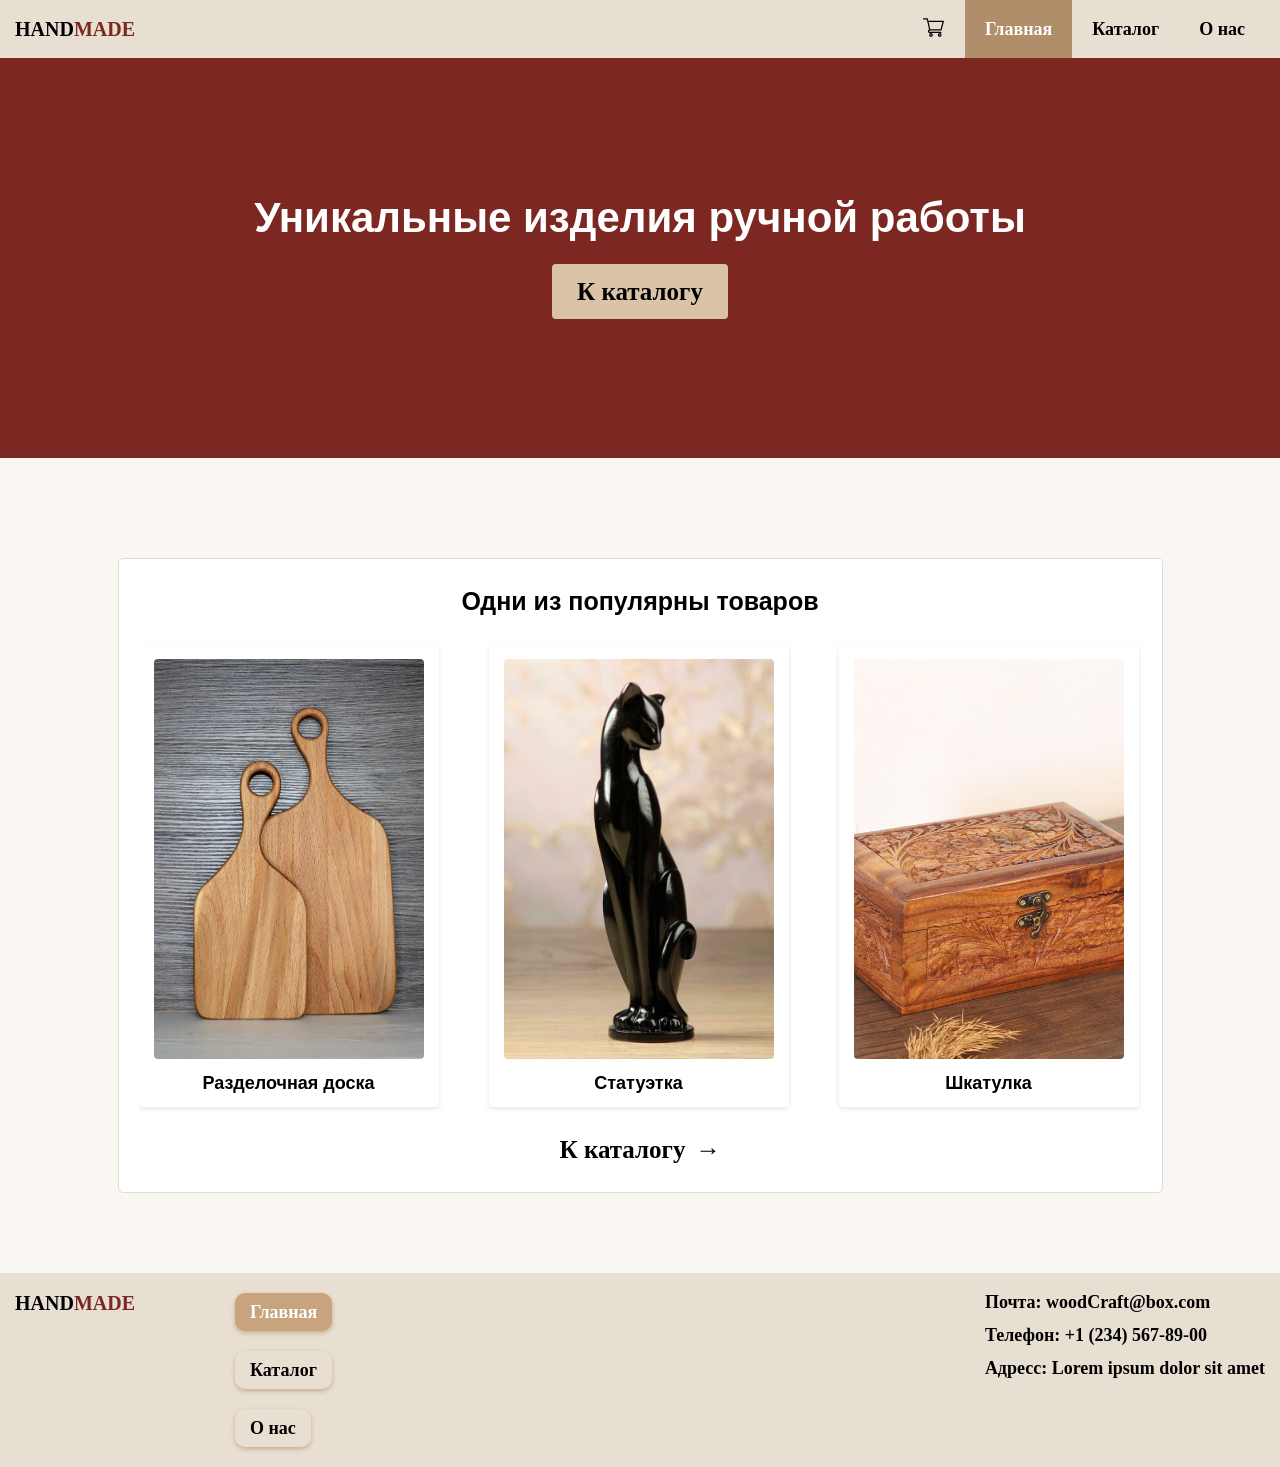
==== commit 41276282: "complete project" ====
--- a/index.html
+++ b/index.html
@@ -1,423 +1,129 @@
-<!DOCTYPE html>
-<html lang="en">
-<head>
-    <meta charset="UTF-8">
-    <meta name="viewport" content="width=device-width, initial-scale=1.0">
-    <link rel="stylesheet" href="./style/css/style.css">
-    <link rel="stylesheet" href="./style/fonts/stylesheet.css">
-    <title>Document</title>
-</head>
-<body>
-    <header class="header">
-        <div class="container">
-            <div class="nav">
-                <div class="nav--menu">
-                    <div class="nav--menu-items">
-                        <a href="#" class="nav--item">Home</a>
-                        <a href="#" class="nav--item">About</a>
-                        <a href="#" class="nav--item">Manu</a>
-                        <a href="#" class="nav--item">Reservation</a>
-                    </div>
-                    <div class="nav--menu-logo">
-                        <img src="./img/header/logo.png" alt="404">
-                    </div>
-                </div>
-                <div class="nav--items">
-                    <div class="nav--items-text">
-                        <a href="#" class="nav--item">Pages</a>
-                        <a href="#" class="nav--item">Shop</a>
-                        <a href="#" class="nav--item">Contact</a>
-                    </div>
-                    <div class="nav--items-btns">
-                        <a href="#" class="nav--btns-search">
-                            <img src="./img/header/header-search.png" alt="404">
-                        </a>
-                        <a href="#" class="nav--btns-burger">
-                            <span></span>
-                        </a>
-                    </div>
-                </div>
-            </div>
-            <div class="header--info">
-                <div class="info-block">
-                    <h1 class="header--info-title  zxc">ONE OF THE BEST COFFEE HOUSE IN YOUR HOME TOWN</h1>
-                    <p class="header--info-subtitle">Lorem ipsum dolor sit amet, consectetur adipiscing elit do eiusmod veniam, quis nostrud exercitation
-                        laboris nisi ut aliquip ex ea commodo consequat.</p>
-                    <div class="header--info-btns">
-                        <a href="#" class="info-btn">Explore More</a>
-                        <a href="#" class="info-btn">Read More</a>
-                    </div>
-                </div>
-                <div class="header--info-img">
-                    <img src="./img/header/header-img.png" alt="404">
-                </div>
-            </div>
-        </div>
-    </header>
-
-
-    <div class="cards">
-        <div class="container card-bg">
-            <section class="cards-block">
-                <div class="card  card-1">
-                    <div class="card--title  zxc">
-                        <h3 class="card--title-number">01</h3>
-                        <h3 class="card--title-text">Best Coffee Flavor</h3>
-                    </div>
-                    <p class="card--subtitle">
-                        Curabitur semper erat a lacusey sedny
-                        consequat,sit ametey.
-                    </p>
-                </div>
-                <div class="card  card-2">
-                    <div class="card--title  zxc">
-                        <h3 class="card--title-number">02</h3>
-                        <h3 class="card--title-text">Proper Roasting</h3>
-                    </div>
-                    <p class="card--subtitle">
-                        Curabitur semper erat a lacusey sedny
-                        consequat,sit ametey.
-                    </p>
-                </div>
-                <div class="card  card-3">
-                    <div class="card--title  zxc">
-                        <h3 class="card--title-number">03</h3>
-                        <h3 class="card--title-text">Place to Get Lost</h3>
-                    </div>
-                    <p class="card--subtitle">
-                        Curabitur semper erat a lacusey sedny
-                        consequat,sit ametey.
-                    </p>
-                </div>
-            </section>
-        </div>
-    </div>
-
-
-    
-
-    <div class="head">
-        <div class="container">
-            <div class="head--text">
-                <div class="head--text-title  zxc">Roasted CoffeeFor You</div>
-            <div class="head--text-subtitle">Donec et nibh maximus, congue est eu, mattis nunc. Praesent utquam quis quam venenatis fringilla. Morbi vestibulum id tellusmmodo mattis. Aliquam erat volutpat.</div>
-            <a href="#" class="head--text-btn">Explore More</a>
-            </div>
-        </div>
-    </div>
-
-    <div class="products">
-        <div class="container">
-            <a href="#" class="products-btn">Popular Product</a>
-            <h2 class="products-title  zxc">Cafena Popular Product</h2>
-            <div class="products--blocks">
-                <a href="#" class="products--block">
-                    <img src="./img/products/product-img-1.png" alt="404" class="products--block-img">
-                    <div class="products--block-text">
-                        <h3 class="products--text-title  zxc">Vicaragua Coffee Beans</h3>
-                    <h4 class="products--text-subtitle">$29</h4>
-                    </div>
-                </a>
-                <a href="#" class="products--block">
-                    <img src="./img/products/product-img-1.png" alt="404" class="products--block-img">
-                    <div class="products--block-text">
-                        <h3 class="products--text-title  zxc">Vicaragua Coffee Beans</h3>
-                    <h4 class="products--text-subtitle">$29</h4>
-                    </div>
-                </a>
-                <a href="#" class="products--block">
-                    <img src="./img/products/product-img-2.png" alt="404" class="products--block-img">
-                    <div class="products--block-text">
-                        <h3 class="products--text-title  zxc">Espresso Ristretto</h3>
-                    <h4 class="products--text-subtitle">$29</h4>
-                    </div>
-                </a>
-                <a href="#" class="products--block">
-                    <img src="./img/products/product-img-2.png" alt="404" class="products--block-img">
-                    <div class="products--block-text">
-                        <h3 class="products--text-title  zxc">Espresso Ristretto</h3>
-                    <h4 class="products--text-subtitle">$29</h4>
-                    </div>
-                </a>
-                <a href="#" class="products--block">
-                    <img src="./img/products/product-img-3.png" alt="404" class="products--block-img">
-                    <div class="products--block-text">
-                        <h3 class="products--text-title  zxc">Ethiopia Coffee</h3>
-                    <h4 class="products--text-subtitle">$29</h4>
-                    </div>
-                </a>
-                <a href="#" class="products--block">
-                    <img src="./img/products/product-img-3.png" alt="404" class="products--block-img">
-                    <div class="products--block-text">
-                        <h3 class="products--text-title  zxc">Ethiopia Coffee</h3>
-                    <h4 class="products--text-subtitle">$29</h4>
-                    </div>
-                </a>
-            </div>
-        </div>
-    </div>
-
-
-    <div class="container">
-        <div class="marketing">
-            <div class="marketing--text">
-                <h2 class="marketing--text-title  zxc">COFFEE MACHINE,BUY FOR HOME</h2>
-                <div class="marketing--text-subtitle">
-                    <p>Donec et nibh maximus, congue est eu, mattis nunc. Praesent ut quam quis quam
-                        venenatis fringilla. Morbi vestibulum id tellus mmodo mattis. Aliquam erat volutpat.</p>
-                    <p>mattis nunc. Praesent ut quam quis quam venenatis fringilla. Morbi vestibulum
-                        id tellus mmodo mattis.</p>
-                </div>
-                <a href="#" class="marketing--text-btn">Discover Now</a>
-            </div>
-            <img src="img/marketing/marketing-img.png" alt="404">
-        </div>
-    </div>
-
-
-    <div class="best">
-        <div class="container">
-            <div class="best-block">
-                <div class="best--text">
-                    <h2 class="best--text-title  zxc">Cafena Best Product</h2>
-                    <a href="#" class="best--text-btn">Cafena Best Product</a>
-                </div>
-                <div class="best--cards">
-                    <div class="best--card">
-                        <div class="best--card-img">
-                            <img src="./img/best/best-img-1.png" alt="404">
-                        </div>
-                        <div class="best--card-rating">
-                            <h4 class="card--rating-title">Rating:</h4>
-                            <div class="card--rating-images">
-                                <img src="./img/best/best-star.png" alt="404">
-                                <img src="./img/best/best-star.png" alt="404">
-                                <img src="./img/best/best-star.png" alt="404">
-                                <img src="./img/best/best-star.png" alt="404">
-                                <img src="./img/best/best-star.png" alt="404">
-                            </div>
-                        </div>
-                        <h3 class="best--card-title  zxc">Vicaragua Coffee Beans</h3>
-                        <div class="best--card-price">
-                            <h4 class="card--price-title">Price:</h4>
-                            <p class="card--price-number">$25</p>
-                        </div>
-                    </div>
-                    <div class="best--card">
-                        <div class="best--card-img">
-                            <img src="./img/best/best-img-2.png" alt="404">
-                        </div>
-                        <div class="best--card-rating">
-                            <h4 class="card--rating-title">Rating:</h4>
-                            <div class="card--rating-images">
-                                <img src="./img/best/best-star.png" alt="404">
-                                <img src="./img/best/best-star.png" alt="404">
-                                <img src="./img/best/best-star.png" alt="404">
-                                <img src="./img/best/best-star.png" alt="404">
-                                <img src="./img/best/best-star.png" alt="404">
-                            </div>
-                        </div>
-                        <h3 class="best--card-title  zxc">Americano Coffee</h3>
-                        <div class="best--card-price">
-                            <h4 class="card--price-title">Price:</h4>
-                            <p class="card--price-number">$25</p>
-                        </div>
-                    </div>
-                    <div class="best--card">
-                        <div class="best--card-img">
-                            <img src="./img/best/best-img-3.png" alt="404">
-                        </div>
-                        <div class="best--card-rating">
-                            <h4 class="card--rating-title">Rating:</h4>
-                            <div class="card--rating-images">
-                                <img src="./img/best/best-star.png" alt="404">
-                                <img src="./img/best/best-star.png" alt="404">
-                                <img src="./img/best/best-star.png" alt="404">
-                                <img src="./img/best/best-star.png" alt="404">
-                                <img src="./img/best/best-star.png" alt="404">
-                            </div>
-                        </div>
-                        <h3 class="best--card-title  zxc">Virgin Coffee Gred</h3>
-                        <div class="best--card-price">
-                            <h4 class="card--price-title">Price:</h4>
-                            <p class="card--price-number">$25</p>
-                        </div>
-                    </div>
-                </div>
-            </div>
-        </div>
-    </div>
-
-
-    <div class="review">
-        <div class="container">
-            <a href="#" class="review-btn">CUSTOMER FEEDBACK</a>
-            <h3 class="review-title zxc">OUR CUSTOMER REVIEW</h3>
-            <div class="review--text">
-                <a href="#" class="review--text-img">
-                    <img src="./img/review/left-arrow.png" alt="404">
-                </a>
-                <p class="review--text-subtitle">
-                    It is a long established fact that a reader will be distracted by the readable content of a page when looking at its layout. The point of using Lorem opposed to using 'Content here, content here..
-                </p>
-                <a href="#" class="review--text-img">
-                    <img src="./img/review/right-arrow.png" alt="404">
-                </a>
-            </div>
-            <div class="review--author">
-                <img class="review--author-icon" src="./img/review/review-icon.png" alt="404">
-                <h4 class="review--author-name  zxc">Rasalida Williamson</h4>
-            </div>
-        </div>
-    </div>
-
-
-    <div class="table">
-        <div class="container">
-            <div class="table-blocks">
-                <img src="./img/table/table-map.png" alt="404" class="table-img">
-                <div class="table--block">
-                    <h3 class="table--block-subtitle">RESERVATION</h3>
-                    <h2 class="table--block-title  zxc">BOOKING A TABLE</h2>
-                    <div class="table--block-form">
-                        <form>
-                            <input type="text" placeholder="4 Person">
-                            <img src="./img/table/table-icon-1.png" alt="404">
-                        </form>
-                        <form>
-                            <input type="text" placeholder="12/06/2022">
-                            <img src="./img/table/table-icon-2.png" alt="404">
-                        </form>
-                        <form>
-                            <input type="text" placeholder="Email">
-                            <img src="./img/table/table-icon-3.png" alt="404">
-                        </form>
-                    </div>
-                    <a href="#" class="table--block-btn">BOOK A TABLE</a>
-                </div>
-            </div>
-        </div>
-    </div>
-
-
-    <div class="post">
-        <div class="container">
-            <div class="post-block">
-                <a href="#" class="post-btn">FROM OUR BLOG</a>
-                <h2 class="post-title zxc">OUR NEWS & ARTICLES</h2>
-                <div class="post-cards">
-                    <div class="post--card">
-                        <img src="./img/post/post-img-1.jpg" alt="404" class="post--card-img">
-                        <div class="post--card-text">
-                            <div class="post--card-text">
-                                <div class="post--card-title">
-                                    <h5>BY:</h5>
-                                    <p>Cafena / Burger / Apr 30, 2022</p>
-                                </div>
-                                <h3 class="post--card-subtitle  zxc">Build A Cool Morning With
-                                    Cafena Coffee</h3>
-                                <a href="#" class="post--card-btn">
-                                    <h4>READ MORE</h4>
-                                    <div class="arrow">
-                                        <img src="./img/post/post-arrow.png" alt="404">
-                                    </div>
-                                </a>
-                            </div>
-                        </div>
-                    </div>
-                    <div class="post--card">
-                        <img src="./img/post/post-img-2.jpg" alt="404" class="post--card-img">
-                        <div class="post--card-text">
-                            <div class="post--card-text">
-                                <div class="post--card-title">
-                                    <h5>BY:</h5>
-                                    <p>Cafena / Burger / Apr 30, 2022</p>
-                                </div>
-                                <h3 class="post--card-subtitle  zxc">Build A Cool Morning With
-                                    Cafena Coffee</h3>
-                                <a href="#" class="post--card-btn">
-                                    <h4>READ MORE</h4>
-                                    <div class="arrow">
-                                        <img src="./img/post/post-arrow.png" alt="404">
-                                    </div>
-                                </a>
-                            </div>
-                        </div>
-                    </div>
-                    <div class="post--card">
-                        <img src="./img/post/post-img-3.jpg" alt="404" class="post--card-img">
-                        <div class="post--card-text">
-                            <div class="post--card-text">
-                                <div class="post--card-title">
-                                    <h5>BY:</h5>
-                                    <p>Cafena / Burger / Apr 30, 2022</p>
-                                </div>
-                                <h3 class="post--card-subtitle  zxc">Build A Cool Morning With
-                                    Cafena Coffee</h3>
-                                <a href="#" class="post--card-btn">
-                                    <h4>READ MORE</h4>
-                                    <div class="arrow">
-                                        <img src="./img/post/post-arrow.png" alt="404">
-                                    </div>
-                                </a>
-                            </div>
-                        </div>
-                    </div>
-                </div>
-            </div>
-        </div>
-    </div>
-
-
-    <div class="footer">
-        <div class="container">
-            <a href="#" class="footer--title">
-                <img src="./img/footer/footer-arrow.png" alt="404" class="footer--title-img">
-                <h3 class="footer--title-text">GO TO TOP</h3>
-            </a>
-            <div class="footer--data">
-                <div class="footer--data-phone">
-                    <img src="./img/footer/footer-phone.png" alt="404">
-                    <h4>Phone:</h4>
-                    <a href="#">+88019 339 702 520</a>
-                </div>
-                <div class="footer--data-address">
-                    <img src="./img/footer/footer-mark.png" alt="404">
-                    <h4>Address:</h4>
-                    <a href="#">30 North Wes New</a>
-                </div>
-                <form class="footer--data-send">
-                    <input type="text" placeholder="Enter your email">
-                    <a href="#" class="telegram">
-                        <img src="./img/footer/footer-telegramm.png" alt="404">
-                    </a>
-                </form>
-            </div>
-            <div class="footer--info">
-                <div class="footer--info-text">
-                    <a href="#" class="logo">
-                        <img src="./img/footer/logo.png" alt="404">
-                    </a>
-                    <p>Donec et nibh maximus, congue est eu, mattis nunc. Praesent ut quam quis quam venenatis fringilla. Morbi vestibulum</p>
-                </div>
-                <div class="footer--info-social">
-                    <a href="#">
-                        <img class="social" src="./img/footer/facebook.png" alt="404">
-                    </a>
-                    <a href="#">
-                        <img class="social" src="./img/footer/instagram.png" alt="404">
-                    </a>
-                    <a href="#">
-                        <img class="social" src="./img/footer/twitter.png" alt="404">
-                    </a>
-                </div>
-            </div>
-        </div>
-    </div>
-
-
-    <h3 class="copyright">
-        ALL RIGHT RESERVED © 2022
-    </h3>
-</body>
-</html>+<!DOCTYPE html>
+<html lang="en">
+  <head>
+    <meta charset="UTF-8" />
+    <meta name="viewport" content="width=device-width, initial-scale=1.0" />
+    <title>HANDMADE</title>
+    <link rel="stylesheet" href="styles/home.css" />
+  </head>
+  <body>
+    <header class="header wrapper--colored">
+      <nav class="header__nav nav content">
+        <a href="#hero" class="logo"> hand<span class="logo--accent">made</span> </a>
+        <button type="button" aria-label="cart menu" class="header__cart-button">
+          <img src="images/cart.svg" alt="cart icon" />
+        </button>
+        <button type="button" class="burger" aria-label="burger button">
+          <span class="burger__line"></span>
+          <span class="burger__line"></span>
+          <span class="burger__line"></span>
+        </button>
+        <div class="mobile-wrapper">
+          <button type="button" class="burger burger--close" aria-label="close burger button">
+            <span class="burger__line"></span>
+            <span class="burger__line"></span>
+            <span class="burger__line"></span>
+          </button>
+          <ul class="nav__links header__links">
+            <li class="nav__item header__item header__item--active">
+              <a href="#hero" class="nav__link nav__link--active header__link"> Главная </a>
+            </li>
+            <li class="nav__item header__item">
+              <a href="pages/catalog.html" class="nav__link header__link"> Каталог </a>
+            </li>
+            <li class="nav__item header__item">
+              <a href="pages/about.html" class="nav__link header__link"> О нас </a>
+            </li>
+          </ul>
+        </div>
+      </nav>
+    </header>
+    <aside class="cartMenu">
+      <div class="content">
+        <div class="cartMenu__header">
+          <button type="button" class="cartMenu__close-button" aria-label="cartMenu close button">
+            <img src="images/chevron-down.svg" alt="close icon" class="cartMenu__close-icon" />
+          </button>
+          <h2 class="title">Корзина</h2>
+        </div>
+        <ul class="cartMenu__list">
+          <li class="title cartMenu__list-title">Корзина пуста</li>
+        </ul>
+      </div>
+    </aside>
+    <aside class="blur"></aside>
+    <main class="main">
+      <div class="hero" id="hero">
+        <section class="hero__content content">
+          <h1 class="hero__title title title--large">Уникальные изделия ручной работы</h1>
+          <a href="pages/catalog.html" class="hero__button button">К каталогу</a>
+        </section>
+      </div>
+      <div class="products wrapper">
+        <section class="products__content content">
+          <h2 class="title content__title">Одни из популярны товаров</h2>
+          <ul class="products__list">
+            <li class="products__item card">
+              <div class="products__item-group">
+                <img src="images/products/board.jpg" alt="board" class="products__item-image" />
+                <div class="products__item-hover">
+                  <span class="products__item-price">1200 ₽</span>
+                  <button type="button" class="button">В корзину</button>
+                </div>
+              </div>
+              <h3 class="title title--small products__item-title">Разделочная доска</h3>
+            </li>
+            <li class="products__item card">
+              <div class="products__item-group">
+                <img src="images/products/statue.jpg" alt="statue" class="products__item-image" />
+                <div class="products__item-hover">
+                  <span class="products__item-price">2500 ₽</span>
+                  <button type="button" class="button">В корзину</button>
+                </div>
+              </div>
+              <h3 class="title title--small products__item-title">Статуэтка</h3>
+            </li>
+            <li class="products__item card">
+              <div class="products__item-group">
+                <img src="images/products/box.jpg" alt="" class="products__item-image" />
+                <div class="products__item-hover">
+                  <span class="products__item-price">1500 ₽</span>
+                  <button type="button" class="button">В корзину</button>
+                </div>
+              </div>
+              <h3 class="title title--small products__item-title">Шкатулка</h3>
+            </li>
+          </ul>
+          <a href="pages/catalog.html" class="products__link">
+            К каталогу <span class="products__link-icon">→</span>
+          </a>
+        </section>
+      </div>
+    </main>
+    <footer class="footer wrapper--colored">
+      <nav class="footer__nav nav content">
+        <a href="#header" class="logo">hand<span class="logo--accent">made</span></a>
+        <ul class="nav__links footer__links">
+          <li class="nav__item footer__item">
+            <a href="#hero" class="nav__link nav__link--active footer__link footer__link--active"
+              >Главная</a
+            >
+          </li>
+          <li class="nav__item footer__item">
+            <a href="pages/catalog.html" class="nav__link footer__link">Каталог</a>
+          </li>
+          <li class="nav__item footer__item">
+            <a href="pages/about.html" class="nav__link footer__link">О нас</a>
+          </li>
+        </ul>
+        <ul class="footer__contacts">
+          <li class="footer__text">Почта: woodCraft@box.com</li>
+          <li class="footer__text">Телефон: +1 (234) 567-89-00</li>
+          <li class="footer__text">Адресс: Lorem ipsum dolor sit amet</li>
+        </ul>
+      </nav>
+    </footer>
+    <script src="index.js"></script>
+    <script src="cartMenu.js"></script>
+  </body>
+</html>
--- a/styles/home.css
+++ b/styles/home.css
@@ -0,0 +1,63 @@
+@import url(utils/index.css);
+
+.hero {
+  min-height: 400px;
+  background: #7c2721;
+  display: flex;
+  justify-content: center;
+}
+
+.hero__content {
+  display: flex;
+  align-items: center;
+  flex-direction: column;
+  justify-content: center;
+}
+
+.hero__title {
+  color: #fff;
+}
+
+.hero__button {
+  font-size: 25px;
+  margin: 25px 0 0;
+  padding: 15px 25px;
+}
+
+.products {
+  max-width: 1075px;
+  margin: 0 auto;
+}
+
+.products__link {
+  max-width: 165px;
+  font-weight: bold;
+  font-size: 25px;
+  margin: 20px auto 0;
+  display: flex;
+  align-items: center;
+  justify-content: center;
+}
+
+.products__link:hover {
+  font-style: italic;
+}
+
+.products__link:hover .products__link-icon {
+  animation: 1s ease 0.3s infinite moveForward;
+}
+
+.products__link-icon {
+  margin: 0 0 0 10px;
+  display: inline-block;
+  transition: transform ease 0.3s;
+}
+
+@keyframes moveForward {
+  from {
+    transform: translate(0);
+  }
+  to {
+    transform: translate(30%, 0);
+  }
+}
